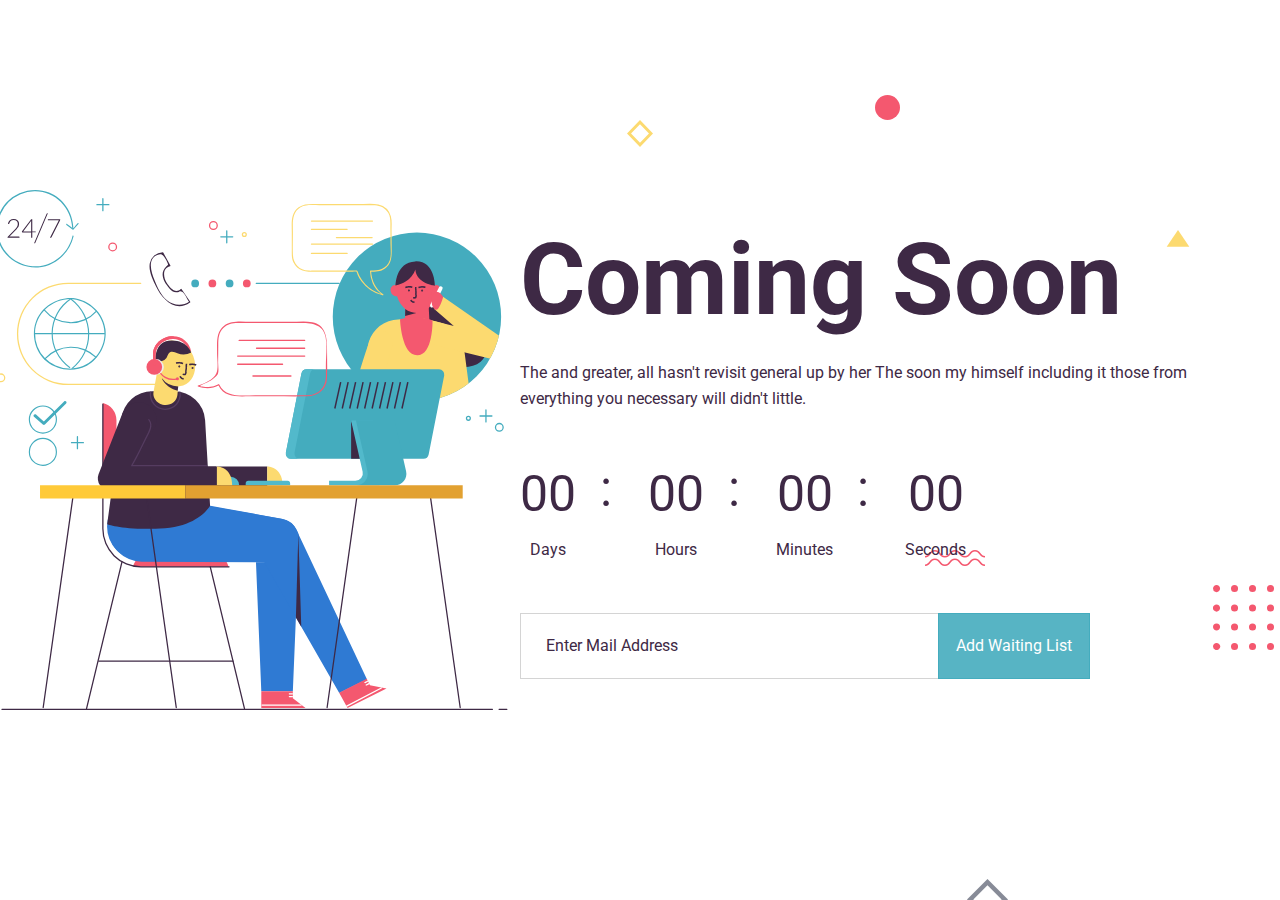
==== index.html @ 4ce302cd "Update index.html" ====
<!doctype html>
<html class="no-js" lang="">
    <head>
        <meta charset="utf-8">
        <meta http-equiv="x-ua-compatible" content="ie=edge">
        <title>Empire SoftTech</title>
        <meta name="description" content="">
        <meta name="viewport" content="width=device-width, initial-scale=1">

        <meta name="author" content="SoonLaunch">
		<link rel="shortcut icon" type="image/x-icon" href="assets/img/favicon.png">
        <!-- Place favicon.ico in the root directory -->

		<!-- ========================= CSS here ========================= -->
		<link rel="stylesheet" href="assets/css/bootstrap-4.5.0.min.css">
        <link rel="stylesheet" href="assets/css/lineicons.css">
		<link rel="stylesheet" href="assets/css/animate.css">
		<link rel="stylesheet" href="assets/css/style.css">
    </head>
    <body>
        <!--[if lte IE 9]>
            <p class="browserupgrade">You are using an <strong>outdated</strong> browser. Please <a href="https://browsehappy.com/">upgrade your browser</a> to improve your experience and security.</p>
        <![endif]-->

        <!-- ========================= main-wrapper start ========================= -->
        <main class="main-14">
            <div class="main-wrapper demo-14">
                <!-- shapes start  -->
                <img src="assets/img/shape-1.svg" alt="" class="shape shape-1">
                <img src="assets/img/shape-2.svg" alt="" class="shape shape-2">
                <img src="assets/img/shape-3.svg" alt="" class="shape shape-3">
                <img src="assets/img/shape-4.svg" alt="" class="shape shape-4">
                <img src="assets/img/shape-5.svg" alt="" class="shape shape-5">
                <img src="assets/img/shape-6.svg" alt="" class="shape shape-6">
                <!-- shapes end  -->
                <div class="container">
                    <div class="row align-items-center">
                        <div class="col-xl-5 col-lg-6 col-md-6">
                            <!-- img-wrapper start  -->
                            <div class="img-wrapper wow fadeInLeft" data-wow-delay=".2s">
                                <img src="assets/img/img-1.svg" alt="">
                            </div>
                            <!-- img-wrapper end  -->
                        </div>
                        <div class="col-xl-7 col-lg-6 col-md-6 odd-col">
                            <!-- content-wrapper start  -->
                            <div class="content-wrapper">
                                <h1 class="wow fadeInDown" data-wow-delay=".2s">Coming Soon</h1>
                                <p class="wow fadeInUp" data-wow-delay=".4s">The and greater, all hasn't revisit general up by her The soon my himself including it those
                                    from everything you necessary will didn't little.</p>
        
                                <div class="wow fadeInLeft" data-wow-delay=".2s" data-countdown="2024/12/20"></div>
                                <!-- countdown ed  -->

                                <!-- sunscribe-form start  -->
                                <form
                                     name="subscribe-form"
                                    class="subscribe-form subscribe-form-1 validate wow fadeInDown" data-wow-delay=".6s"
                                    target="_blank" novalidate="">
                                    <input type="email" name="EMAIL" id="EMAIL" class="required email"
                                        placeholder="Enter Mail Address">

                                    <div id="mce-responses" class="clear">
                                        <div class="response" id="mce-error-response" style="display:none"></div>
                                        <div class="response" id="mce-success-response" style="display:none"></div>
                                    </div>
                                    <!-- real people should not fill this in and expect good things - do not remove this or risk form bot signups-->
                                    <div style="position: absolute; left: -5000px;" aria-hidden="true"><input
                                        type="text" name="b_4dbefd9d3a1d6a570020b1e85_e16d098ae8" tabindex="-1"
                                        value=""></div>

                                    <button id="subscribe" class="sub_btn common-btn">Add Waiting List</button>
                                </form>
                                <!-- subscribe-form end  -->
                            </div>
                            <!-- content-wrapper end  -->
                        </div>
                    </div>
                </div> <!-- end container -->
            </div>
        </main>
        <!-- ========================= main-wrapper end ========================= -->
        
		<!-- ========================= JS here ========================= -->
		<script src="assets/js/vendor/modernizr-3.5.0.min.js"></script>
		<script src="assets/js/vendor/jquery-3.5.1.min.js"></script>
		<script src="assets/js/popper.min.js"></script>
		<script src="assets/js/bootstrap-4.5.0.min.js"></script>
        <script src="assets/js/countdown.js"></script>
        <script src="assets/js/wow.min.js"></script>
		<script src="assets/js/main.js"></script>
    </body>
</html>
---- assets/css/style.css ----
/*===========================
    01. Common CSS
===========================*/
@import url("https://fonts.googleapis.com/css?family=Roboto:400,500,700,900&display=swap");
body {
  font-family: "Roboto", sans-serif;
  font-weight: normal;
  font-style: normal;
  overflow-x: hidden;
}

* {
  margin: 0;
  padding: 0;
  -webkit-box-sizing: border-box;
  box-sizing: border-box;
}

a:focus,
input:focus,
textarea:focus,
button:focus {
  text-decoration: none;
  outline: none;
  -webkit-box-shadow: none;
  box-shadow: none;
}

a {
  -webkit-transition: all 0.3s;
  transition: all 0.3s;
}

button {
  cursor: pointer;
}

a:focus,
a:hover {
  text-decoration: none;
}

i,
span,
a {
  display: inline-block;
}

audio,
canvas,
iframe,
img,
svg,
video {
  vertical-align: middle;
}

h1,
h2,
h3,
h4,
h5,
h6 {
  font-weight: 600;
  margin: 0px;
}

h1 a,
h2 a,
h3 a,
h4 a,
h5 a,
h6 a {
  color: inherit;
}

h1 {
  font-size: 50px;
  margin-bottom: 20px;
}

h2 {
  font-size: 45px;
}

@media (max-width: 767px) {
  h2 {
    font-size: 36px;
  }
}

@media only screen and (min-width: 480px) and (max-width: 767px) {
  h2 {
    font-size: 40px;
  }
}

h3 {
  font-size: 28px;
}

h4 {
  font-size: 24px;
}

h5 {
  font-size: 20px;
}

h6 {
  font-size: 16px;
}

ul, ol {
  margin: 0px;
  padding: 0px;
  list-style-type: none;
}

p {
  font-size: 18px;
  font-weight: 400;
  line-height: 28px;
  margin: 0px;
}

.img-bg {
  background-position: center center;
  background-size: cover;
  background-repeat: no-repeat;
  width: 100%;
  height: 100%;
}

.shape {
  position: absolute;
  z-index: -1;
}

@media only screen and (min-width: 480px) and (max-width: 767px) {
  .container {
    width: 450px;
  }
}

.logo img {
  width: 50%;
}

@media only screen and (min-width: 768px) and (max-width: 991px) {
  .img-wrapper {
    display: none;
  }
}

@media (max-width: 767px) {
  .img-wrapper {
    display: none;
  }
}

@media (max-width: 767px) {
  .odd-col {
    -webkit-box-ordinal-group: 0;
        -ms-flex-order: -1;
            order: -1;
  }
}

.slick-slide:focus {
  outline: 0;
}

.common-btn {
  position: relative;
  overflow: hidden;
  z-index: 2;
}

.common-btn::after {
  content: '';
  position: absolute;
  width: 100%;
  height: 100%;
  top: 0;
  left: 0;
  background: rgba(255, 255, 255, 0.1);
  border-radius: inherit;
  -webkit-transition: all 0.3s;
  transition: all 0.3s;
}

.common-btn:hover::after {
  -webkit-transform: scale(0.5);
  transform: scale(0.5);
  opacity: 0;
}

.mt-5 {
  margin-top: 5px;
}

.mt-10 {
  margin-top: 10px;
}

.mt-15 {
  margin-top: 15px;
}

.mt-20 {
  margin-top: 20px;
}

.mt-25 {
  margin-top: 25px;
}

.mt-30 {
  margin-top: 30px;
}

.mt-35 {
  margin-top: 35px;
}

.mt-40 {
  margin-top: 40px;
}

.mt-45 {
  margin-top: 45px;
}

.mt-50 {
  margin-top: 50px;
}

.mt-55 {
  margin-top: 55px;
}

.mt-60 {
  margin-top: 60px;
}

.mt-65 {
  margin-top: 65px;
}

.mt-70 {
  margin-top: 70px;
}

.mt-75 {
  margin-top: 75px;
}

.mt-80 {
  margin-top: 80px;
}

.mt-85 {
  margin-top: 85px;
}

.mt-90 {
  margin-top: 90px;
}

.mt-95 {
  margin-top: 95px;
}

.mt-100 {
  margin-top: 100px;
}

.mt-105 {
  margin-top: 105px;
}

.mt-110 {
  margin-top: 110px;
}

.mt-115 {
  margin-top: 115px;
}

.mt-120 {
  margin-top: 120px;
}

.mt-125 {
  margin-top: 125px;
}

.mt-130 {
  margin-top: 130px;
}

.mt-135 {
  margin-top: 135px;
}

.mt-140 {
  margin-top: 140px;
}

.mt-145 {
  margin-top: 145px;
}

.mt-150 {
  margin-top: 150px;
}

.mt-155 {
  margin-top: 155px;
}

.mt-160 {
  margin-top: 160px;
}

.mt-165 {
  margin-top: 165px;
}

.mt-170 {
  margin-top: 170px;
}

.mt-175 {
  margin-top: 175px;
}

.mt-180 {
  margin-top: 180px;
}

.mt-185 {
  margin-top: 185px;
}

.mt-190 {
  margin-top: 190px;
}

.mt-195 {
  margin-top: 195px;
}

.mt-200 {
  margin-top: 200px;
}

.mt-205 {
  margin-top: 205px;
}

.mt-210 {
  margin-top: 210px;
}

.mt-215 {
  margin-top: 215px;
}

.mt-220 {
  margin-top: 220px;
}

.mt-225 {
  margin-top: 225px;
}

.mb-5 {
  margin-bottom: 5px;
}

.mb-10 {
  margin-bottom: 10px;
}

.mb-15 {
  margin-bottom: 15px;
}

.mb-20 {
  margin-bottom: 20px;
}

.mb-25 {
  margin-bottom: 25px;
}

.mb-30 {
  margin-bottom: 30px;
}

.mb-35 {
  margin-bottom: 35px;
}

.mb-40 {
  margin-bottom: 40px;
}

.mb-45 {
  margin-bottom: 45px;
}

.mb-50 {
  margin-bottom: 50px;
}

.mb-55 {
  margin-bottom: 55px;
}

.mb-60 {
  margin-bottom: 60px;
}

.mb-65 {
  margin-bottom: 65px;
}

.mb-70 {
  margin-bottom: 70px;
}

.mb-75 {
  margin-bottom: 75px;
}

.mb-80 {
  margin-bottom: 80px;
}

.mb-85 {
  margin-bottom: 85px;
}

.mb-90 {
  margin-bottom: 90px;
}

.mb-95 {
  margin-bottom: 95px;
}

.mb-100 {
  margin-bottom: 100px;
}

.mb-105 {
  margin-bottom: 105px;
}

.mb-110 {
  margin-bottom: 110px;
}

.mb-115 {
  margin-bottom: 115px;
}

.mb-120 {
  margin-bottom: 120px;
}

.mb-125 {
  margin-bottom: 125px;
}

.mb-130 {
  margin-bottom: 130px;
}

.mb-135 {
  margin-bottom: 135px;
}

.mb-140 {
  margin-bottom: 140px;
}

.mb-145 {
  margin-bottom: 145px;
}

.mb-150 {
  margin-bottom: 150px;
}

.mb-155 {
  margin-bottom: 155px;
}

.mb-160 {
  margin-bottom: 160px;
}

.mb-165 {
  margin-bottom: 165px;
}

.mb-170 {
  margin-bottom: 170px;
}

.mb-175 {
  margin-bottom: 175px;
}

.mb-180 {
  margin-bottom: 180px;
}

.mb-185 {
  margin-bottom: 185px;
}

.mb-190 {
  margin-bottom: 190px;
}

.mb-195 {
  margin-bottom: 195px;
}

.mb-200 {
  margin-bottom: 200px;
}

.mb-205 {
  margin-bottom: 205px;
}

.mb-210 {
  margin-bottom: 210px;
}

.mb-215 {
  margin-bottom: 215px;
}

.mb-220 {
  margin-bottom: 220px;
}

.mb-225 {
  margin-bottom: 225px;
}

.pt-5 {
  padding-top: 5px;
}

.pt-10 {
  padding-top: 10px;
}

.pt-15 {
  padding-top: 15px;
}

.pt-20 {
  padding-top: 20px;
}

.pt-25 {
  padding-top: 25px;
}

.pt-30 {
  padding-top: 30px;
}

.pt-35 {
  padding-top: 35px;
}

.pt-40 {
  padding-top: 40px;
}

.pt-45 {
  padding-top: 45px;
}

.pt-50 {
  padding-top: 50px;
}

.pt-55 {
  padding-top: 55px;
}

.pt-60 {
  padding-top: 60px;
}

.pt-65 {
  padding-top: 65px;
}

.pt-70 {
  padding-top: 70px;
}

.pt-75 {
  padding-top: 75px;
}

.pt-80 {
  padding-top: 80px;
}

.pt-85 {
  padding-top: 85px;
}

.pt-90 {
  padding-top: 90px;
}

.pt-95 {
  padding-top: 95px;
}

.pt-100 {
  padding-top: 100px;
}

.pt-105 {
  padding-top: 105px;
}

.pt-110 {
  padding-top: 110px;
}

.pt-115 {
  padding-top: 115px;
}

.pt-120 {
  padding-top: 120px;
}

.pt-125 {
  padding-top: 125px;
}

.pt-130 {
  padding-top: 130px;
}

.pt-135 {
  padding-top: 135px;
}

.pt-140 {
  padding-top: 140px;
}

.pt-145 {
  padding-top: 145px;
}

.pt-150 {
  padding-top: 150px;
}

.pt-155 {
  padding-top: 155px;
}

.pt-160 {
  padding-top: 160px;
}

.pt-165 {
  padding-top: 165px;
}

.pt-170 {
  padding-top: 170px;
}

.pt-175 {
  padding-top: 175px;
}

.pt-180 {
  padding-top: 180px;
}

.pt-185 {
  padding-top: 185px;
}

.pt-190 {
  padding-top: 190px;
}

.pt-195 {
  padding-top: 195px;
}

.pt-200 {
  padding-top: 200px;
}

.pt-205 {
  padding-top: 205px;
}

.pt-210 {
  padding-top: 210px;
}

.pt-215 {
  padding-top: 215px;
}

.pt-220 {
  padding-top: 220px;
}

.pt-225 {
  padding-top: 225px;
}

.pb-5 {
  padding-bottom: 5px;
}

.pb-10 {
  padding-bottom: 10px;
}

.pb-15 {
  padding-bottom: 15px;
}

.pb-20 {
  padding-bottom: 20px;
}

.pb-25 {
  padding-bottom: 25px;
}

.pb-30 {
  padding-bottom: 30px;
}

.pb-35 {
  padding-bottom: 35px;
}

.pb-40 {
  padding-bottom: 40px;
}

.pb-45 {
  padding-bottom: 45px;
}

.pb-50 {
  padding-bottom: 50px;
}

.pb-55 {
  padding-bottom: 55px;
}

.pb-60 {
  padding-bottom: 60px;
}

.pb-65 {
  padding-bottom: 65px;
}

.pb-70 {
  padding-bottom: 70px;
}

.pb-75 {
  padding-bottom: 75px;
}

.pb-80 {
  padding-bottom: 80px;
}

.pb-85 {
  padding-bottom: 85px;
}

.pb-90 {
  padding-bottom: 90px;
}

.pb-95 {
  padding-bottom: 95px;
}

.pb-100 {
  padding-bottom: 100px;
}

.pb-105 {
  padding-bottom: 105px;
}

.pb-110 {
  padding-bottom: 110px;
}

.pb-115 {
  padding-bottom: 115px;
}

.pb-120 {
  padding-bottom: 120px;
}

.pb-125 {
  padding-bottom: 125px;
}

.pb-130 {
  padding-bottom: 130px;
}

.pb-135 {
  padding-bottom: 135px;
}

.pb-140 {
  padding-bottom: 140px;
}

.pb-145 {
  padding-bottom: 145px;
}

.pb-150 {
  padding-bottom: 150px;
}

.pb-155 {
  padding-bottom: 155px;
}

.pb-160 {
  padding-bottom: 160px;
}

.pb-165 {
  padding-bottom: 165px;
}

.pb-170 {
  padding-bottom: 170px;
}

.pb-175 {
  padding-bottom: 175px;
}

.pb-180 {
  padding-bottom: 180px;
}

.pb-185 {
  padding-bottom: 185px;
}

.pb-190 {
  padding-bottom: 190px;
}

.pb-195 {
  padding-bottom: 195px;
}

.pb-200 {
  padding-bottom: 200px;
}

.pb-205 {
  padding-bottom: 205px;
}

.pb-210 {
  padding-bottom: 210px;
}

.pb-215 {
  padding-bottom: 215px;
}

.pb-220 {
  padding-bottom: 220px;
}

.pb-225 {
  padding-bottom: 225px;
}

input {
  -webkit-transition: all 0.3s;
  transition: all 0.3s;
  font-size: 16px;
  border: 1px solid rgba(112, 112, 112, 0.3);
}

input::-webkit-input-placeholder {
  font-size: 16px;
}

input:-ms-input-placeholder {
  font-size: 16px;
}

input::-ms-input-placeholder {
  font-size: 16px;
}

input::placeholder {
  font-size: 16px;
}

input:focus {
  border-color: #2F80ED;
}

.subscribe-form-1 {
  position: relative;
  max-width: 570px;
}

.subscribe-form-1 input {
  padding: 20px 25px;
  width: 100%;
}

.subscribe-form-1 button {
  padding: 20px 17px;
  color: #fff;
  border: 1px solid transparent;
  position: absolute;
  bottom: 0;
  right: 0;
}

@media (max-width: 767px) {
  .subscribe-form-1 button {
    position: relative;
    margin-top: 15px;
  }
}

@media only screen and (min-width: 480px) and (max-width: 767px) {
  .subscribe-form-1 button {
    position: absolute;
  }
}

.countdown {
  padding-top: 40px;
  padding-bottom: 40px;
}

.countdown .single-count-content {
  position: relative;
  padding: 0 40px;
  text-align: center;
}

@media only screen and (min-width: 992px) and (max-width: 1199px) {
  .countdown .single-count-content {
    padding: 0 30px;
  }
}

@media (max-width: 767px) {
  .countdown .single-count-content {
    padding: 0 10px;
  }
}

@media only screen and (min-width: 480px) and (max-width: 767px) {
  .countdown .single-count-content {
    padding: 0 20px;
  }
}

.countdown .single-count-content::after {
  position: absolute;
  right: 0;
  top: 0;
  font-size: 50px;
}

@media (max-width: 767px) {
  .countdown .single-count-content::after {
    top: -10px;
  }
}

@media only screen and (min-width: 480px) and (max-width: 767px) {
  .countdown .single-count-content::after {
    top: -5px;
  }
}

.countdown .single-count-content:first-child {
  padding-left: 0px;
}

.countdown .single-count-content:last-child {
  padding-right: 0px;
}

.countdown .single-count-content:last-child::after {
  display: none;
}

.countdown .single-count-content .count {
  font-size: 50px;
}

@media (max-width: 767px) {
  .countdown .single-count-content .count {
    font-size: 35px;
  }
}

@media only screen and (min-width: 480px) and (max-width: 767px) {
  .countdown .single-count-content .count {
    font-size: 45px;
  }
}

.countdown .single-count-content .text {
  margin-bottom: 0;
}

@media (max-width: 767px) {
  .countdown .single-count-content .text {
    font-size: 15px;
  }
}

main.main-14 .main-wrapper {
  width: 100%;
}

main.main-14 .main-wrapper.demo-14 {
  overflow: hidden;
  width: 100%;
  height: 100vh;
  display: -webkit-box;
  display: -ms-flexbox;
  display: flex;
  -webkit-box-align: center;
      -ms-flex-align: center;
          align-items: center;
  -webkit-box-pack: center;
      -ms-flex-pack: center;
          justify-content: center;
  font-family: "Roboto", sans-serif;
  color: #3E2945;
  position: relative;
}

@media (max-width: 767px) {
  main.main-14 .main-wrapper.demo-14 {
    padding-top: 50px;
    padding-bottom: 50px;
  }
}

main.main-14 .main-wrapper.demo-14 .img-wrapper {
  margin-left: -100px;
}

@media only screen and (min-width: 768px) and (max-width: 991px) {
  main.main-14 .main-wrapper.demo-14 .img-wrapper {
    display: block;
    margin-left: -150px;
    margin-right: 0;
  }
}

@media (max-width: 767px) {
  main.main-14 .main-wrapper.demo-14 .img-wrapper {
    margin-left: 0px;
  }
}

@media only screen and (min-width: 768px) and (max-width: 991px) {
  main.main-14 .main-wrapper.demo-14 .img-wrapper img {
    width: 100%;
  }
}

@media (max-width: 767px) {
  main.main-14 .main-wrapper.demo-14 .img-wrapper img {
    width: 100%;
  }
}

main.main-14 .main-wrapper.demo-14 .shape-1 {
  left: 0;
  right: 0;
  margin: auto;
  top: 120px;
}

main.main-14 .main-wrapper.demo-14 .shape-2 {
  right: 380px;
  top: 95px;
}

main.main-14 .main-wrapper.demo-14 .shape-3 {
  right: 88px;
  top: 230px;
}

main.main-14 .main-wrapper.demo-14 .shape-4 {
  right: 295px;
  top: 550px;
}

main.main-14 .main-wrapper.demo-14 .shape-5 {
  right: -48px;
  bottom: 250px;
}

main.main-14 .main-wrapper.demo-14 .shape-6 {
  right: 272px;
  bottom: -20px;
}

main.main-14 .main-wrapper.demo-14 .content-wrapper {
  margin-left: -40px;
}

@media (max-width: 767px) {
  main.main-14 .main-wrapper.demo-14 .content-wrapper {
    margin-left: 0px;
    margin-bottom: 30px;
  }
}

main.main-14 .main-wrapper.demo-14 .content-wrapper h1 {
  font-size: 100px;
  font-weight: 700;
  margin-bottom: 20px;
}

@media only screen and (min-width: 992px) and (max-width: 1199px) {
  main.main-14 .main-wrapper.demo-14 .content-wrapper h1 {
    font-size: 70px;
  }
}

@media only screen and (min-width: 768px) and (max-width: 991px) {
  main.main-14 .main-wrapper.demo-14 .content-wrapper h1 {
    font-size: 60px;
  }
}

@media (max-width: 767px) {
  main.main-14 .main-wrapper.demo-14 .content-wrapper h1 {
    font-size: 50px;
  }
}

main.main-14 .main-wrapper.demo-14 .content-wrapper p {
  font-size: 16px;
  line-height: 26px;
}

main.main-14 .main-wrapper.demo-14 .content-wrapper .countdown {
  padding-top: 45px;
  padding-bottom: 50px;
}

main.main-14 .main-wrapper.demo-14 .content-wrapper .countdown .single-count-content {
  padding: 0 36px;
  position: relative;
}

@media only screen and (min-width: 992px) and (max-width: 1199px) {
  main.main-14 .main-wrapper.demo-14 .content-wrapper .countdown .single-count-content {
    padding: 0 25px;
  }
}

@media only screen and (min-width: 768px) and (max-width: 991px) {
  main.main-14 .main-wrapper.demo-14 .content-wrapper .countdown .single-count-content {
    padding: 0 15px;
  }
}

@media (max-width: 767px) {
  main.main-14 .main-wrapper.demo-14 .content-wrapper .countdown .single-count-content {
    padding: 0 15px;
  }
}

main.main-14 .main-wrapper.demo-14 .content-wrapper .countdown .single-count-content:first-child {
  padding-left: 0px;
}

main.main-14 .main-wrapper.demo-14 .content-wrapper .countdown .single-count-content:last-child {
  padding-right: 0;
}

main.main-14 .main-wrapper.demo-14 .content-wrapper .countdown .single-count-content:last-child::after {
  content: '';
}

main.main-14 .main-wrapper.demo-14 .content-wrapper .countdown .single-count-content::after {
  content: ':';
  font-size: 50px;
  color: #3E2945;
  position: absolute;
  top: -5px;
  right: 0;
}

@media (max-width: 767px) {
  main.main-14 .main-wrapper.demo-14 .content-wrapper .countdown .single-count-content::after {
    font-size: 35px;
    top: 0;
  }
}

main.main-14 .main-wrapper.demo-14 .content-wrapper .countdown .single-count-content .count {
  font-size: 50px;
  margin-bottom: 5px;
}

@media (max-width: 767px) {
  main.main-14 .main-wrapper.demo-14 .content-wrapper .countdown .single-count-content .count {
    font-size: 35px;
  }
}

main.main-14 .main-wrapper.demo-14 .content-wrapper .countdown .single-count-content .text {
  font-size: 16px;
}

@media (max-width: 767px) {
  main.main-14 .main-wrapper.demo-14 .content-wrapper .countdown .single-count-content .text {
    font-size: 15px;
  }
}

main.main-14 .main-wrapper.demo-14 .content-wrapper .subscribe-form input {
  border: 1px solid rgba(112, 112, 112, 0.3);
}

main.main-14 .main-wrapper.demo-14 .content-wrapper .subscribe-form input::-webkit-input-placeholder {
  color: #3E2945;
}

main.main-14 .main-wrapper.demo-14 .content-wrapper .subscribe-form input:-ms-input-placeholder {
  color: #3E2945;
}

main.main-14 .main-wrapper.demo-14 .content-wrapper .subscribe-form input::-ms-input-placeholder {
  color: #3E2945;
}

main.main-14 .main-wrapper.demo-14 .content-wrapper .subscribe-form input::placeholder {
  color: #3E2945;
}

main.main-14 .main-wrapper.demo-14 .content-wrapper .subscribe-form input:focus {
  border-color: #44ACBE;
}

main.main-14 .main-wrapper.demo-14 .content-wrapper .subscribe-form button {
  background: #44ACBE;
}

@media (max-width: 767px) {
  main.main-14 .main-wrapper.demo-14 .content-wrapper .subscribe-form button {
    position: unset;
    margin-top: 15px;
  }
}

@media only screen and (min-width: 480px) and (max-width: 767px) {
  main.main-14 .main-wrapper.demo-14 .content-wrapper .subscribe-form button {
    position: absolute;
  }
}
/*# sourceMappingURL=style.css.map */
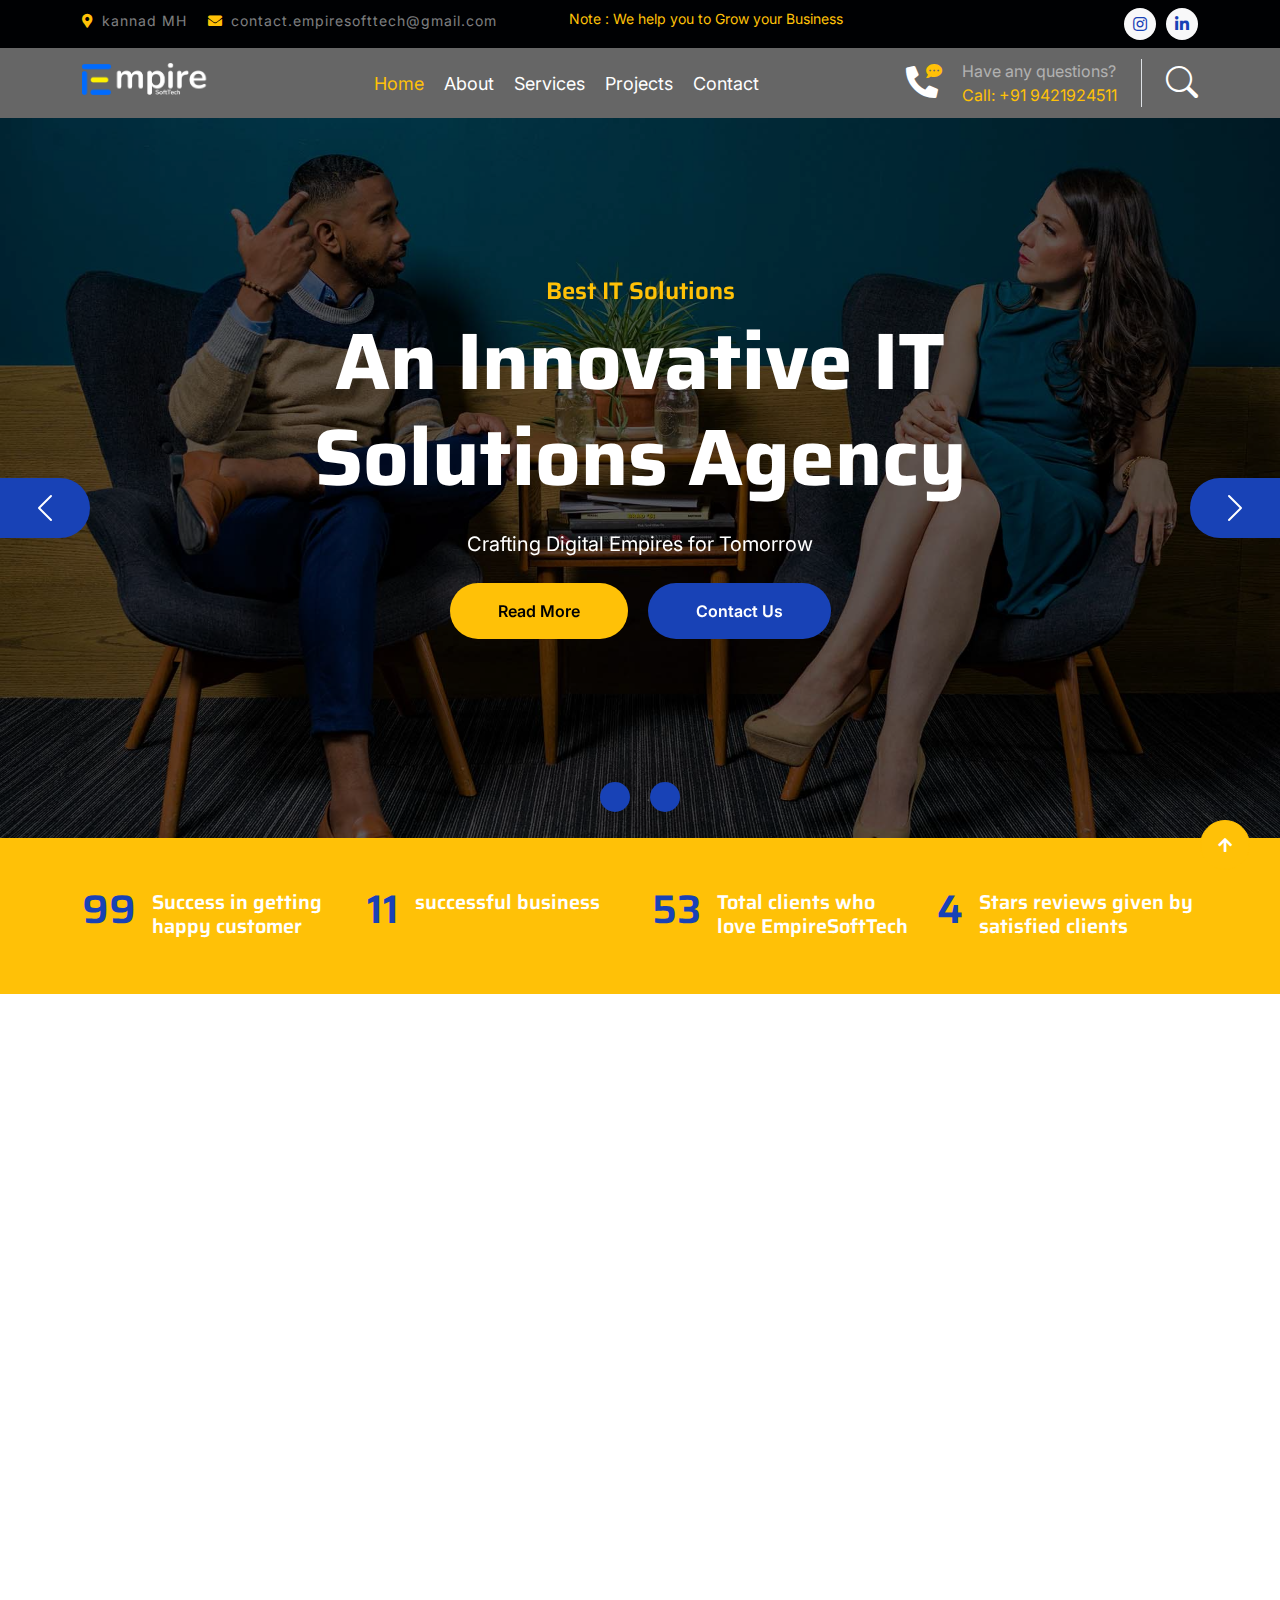
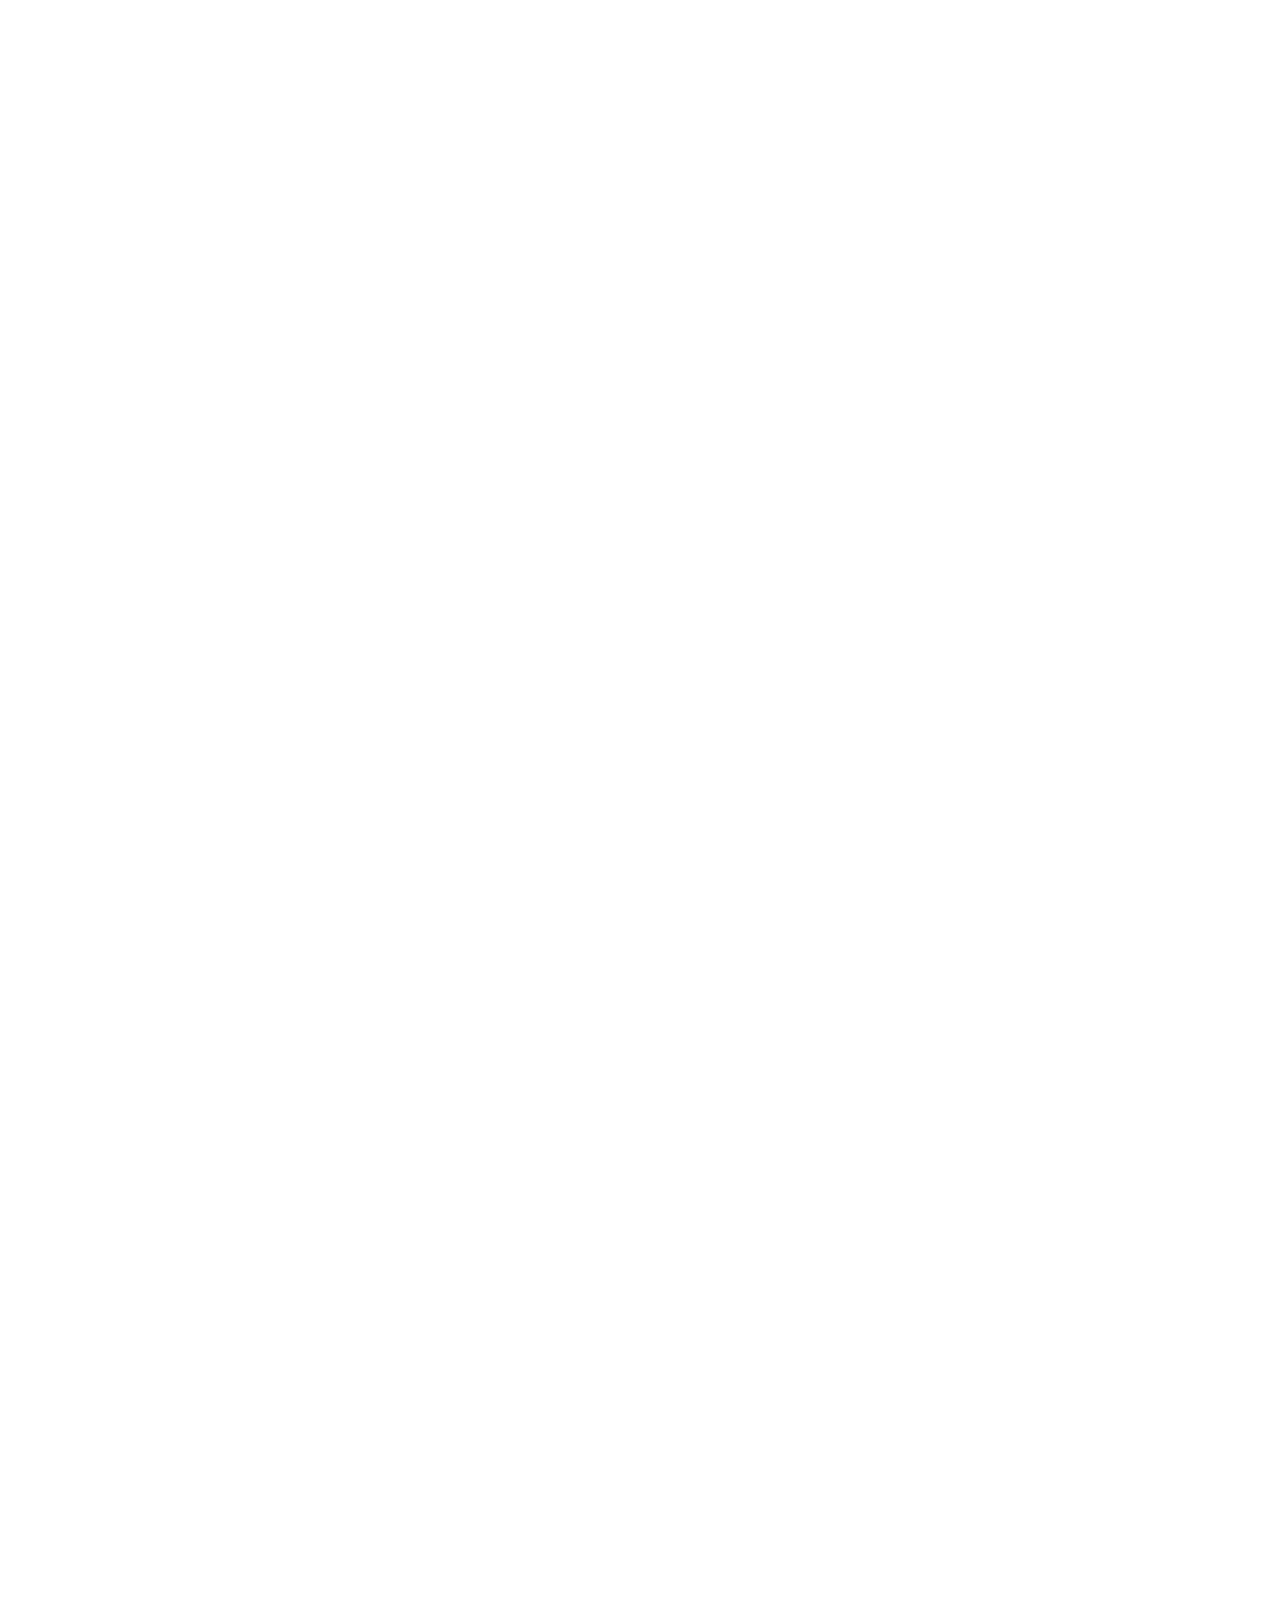
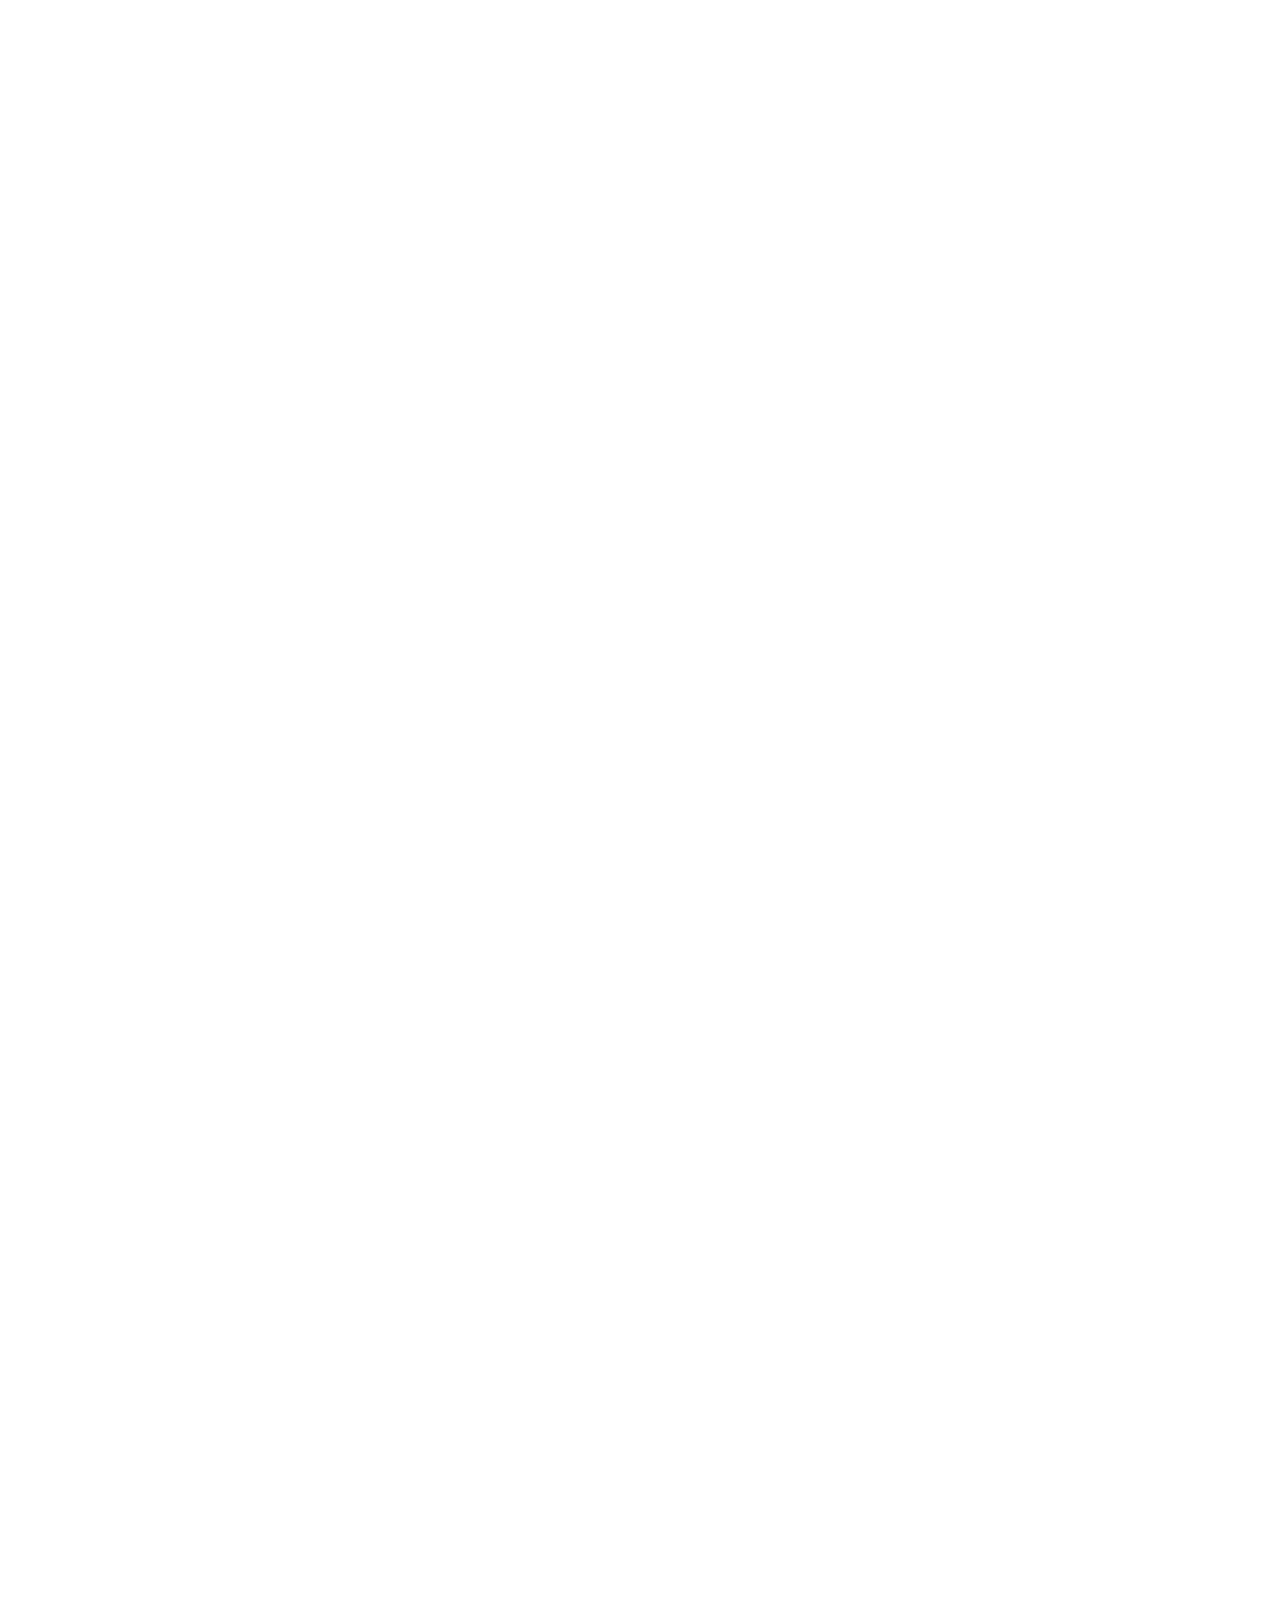
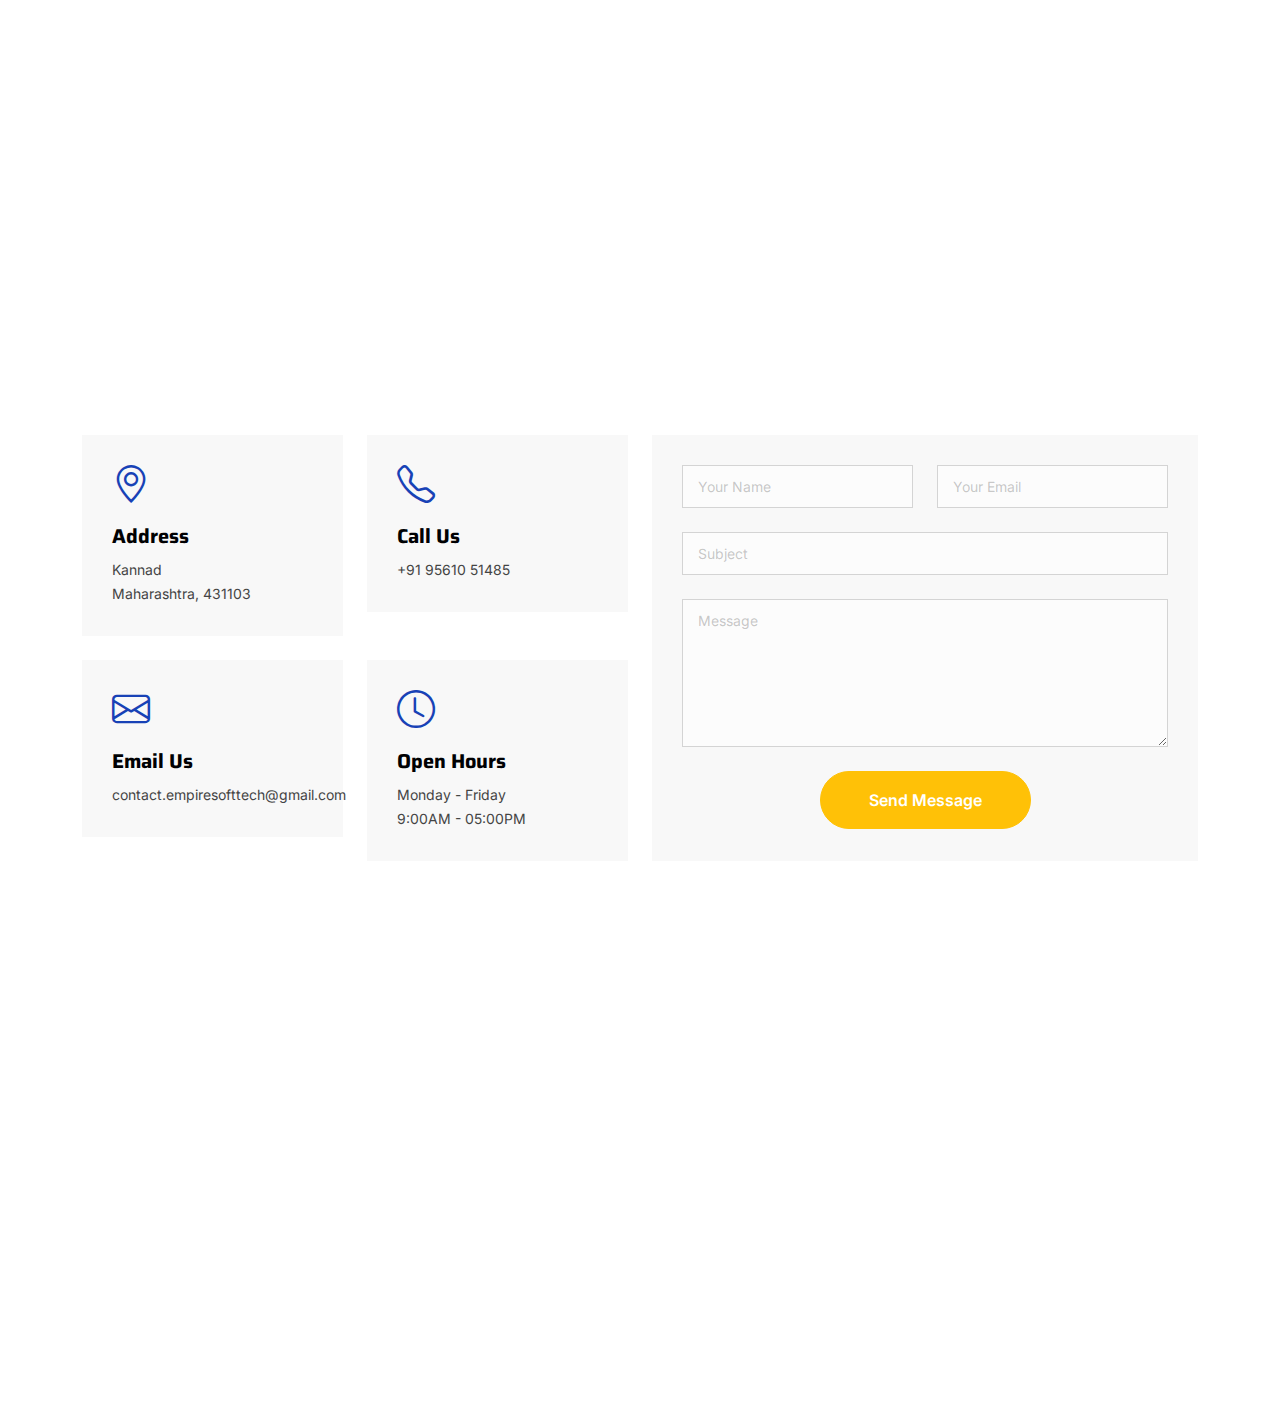
==== commit ce186229: "contact updated" ====
--- a/index.html
+++ b/index.html
@@ -1,93 +1,1044 @@
-<!doctype html>
-<html class="no-js" lang="">
-    <head>
-        <meta charset="utf-8">
-        <meta http-equiv="x-ua-compatible" content="ie=edge">
-        <title>Empire SoftTech</title>
-        <meta name="description" content="">
-        <meta name="viewport" content="width=device-width, initial-scale=1">
-
-        <meta name="author" content="SoonLaunch">
-		<link rel="shortcut icon" type="image/x-icon" href="assets/img/favicon.png">
-        <!-- Place favicon.ico in the root directory -->
-
-		<!-- ========================= CSS here ========================= -->
-		<link rel="stylesheet" href="assets/css/bootstrap-4.5.0.min.css">
-        <link rel="stylesheet" href="assets/css/lineicons.css">
-		<link rel="stylesheet" href="assets/css/animate.css">
-		<link rel="stylesheet" href="assets/css/style.css">
-    </head>
-    <body>
-        <!--[if lte IE 9]>
-            <p class="browserupgrade">You are using an <strong>outdated</strong> browser. Please <a href="https://browsehappy.com/">upgrade your browser</a> to improve your experience and security.</p>
-        <![endif]-->
-
-        <!-- ========================= main-wrapper start ========================= -->
-        <main class="main-14">
-            <div class="main-wrapper demo-14">
-                <!-- shapes start  -->
-                <img src="assets/img/shape-1.svg" alt="" class="shape shape-1">
-                <img src="assets/img/shape-2.svg" alt="" class="shape shape-2">
-                <img src="assets/img/shape-3.svg" alt="" class="shape shape-3">
-                <img src="assets/img/shape-4.svg" alt="" class="shape shape-4">
-                <img src="assets/img/shape-5.svg" alt="" class="shape shape-5">
-                <img src="assets/img/shape-6.svg" alt="" class="shape shape-6">
-                <!-- shapes end  -->
-                <div class="container">
-                    <div class="row align-items-center">
-                        <div class="col-xl-5 col-lg-6 col-md-6">
-                            <!-- img-wrapper start  -->
-                            <div class="img-wrapper wow fadeInLeft" data-wow-delay=".2s">
-                                <img src="assets/img/img-1.svg" alt="">
-                            </div>
-                            <!-- img-wrapper end  -->
-                        </div>
-                        <div class="col-xl-7 col-lg-6 col-md-6 odd-col">
-                            <!-- content-wrapper start  -->
-                            <div class="content-wrapper">
-                                <h1 class="wow fadeInDown" data-wow-delay=".2s">Coming Soon</h1>
-                                <p class="wow fadeInUp" data-wow-delay=".4s">The and greater, all hasn't revisit general up by her The soon my himself including it those
-                                    from everything you necessary will didn't little.</p>
-        
-                                <div class="wow fadeInLeft" data-wow-delay=".2s" data-countdown="2024/12/20"></div>
-                                <!-- countdown ed  -->
-
-                                <!-- sunscribe-form start  -->
-                                <form
-                                     name="subscribe-form"
-                                    class="subscribe-form subscribe-form-1 validate wow fadeInDown" data-wow-delay=".6s"
-                                    target="_blank" novalidate="">
-                                    <input type="email" name="EMAIL" id="EMAIL" class="required email"
-                                        placeholder="Enter Mail Address">
-
-                                    <div id="mce-responses" class="clear">
-                                        <div class="response" id="mce-error-response" style="display:none"></div>
-                                        <div class="response" id="mce-success-response" style="display:none"></div>
-                                    </div>
-                                    <!-- real people should not fill this in and expect good things - do not remove this or risk form bot signups-->
-                                    <div style="position: absolute; left: -5000px;" aria-hidden="true"><input
-                                        type="text" name="b_4dbefd9d3a1d6a570020b1e85_e16d098ae8" tabindex="-1"
-                                        value=""></div>
-
-                                    <button id="subscribe" class="sub_btn common-btn">Add Waiting List</button>
-                                </form>
-                                <!-- subscribe-form end  -->
-                            </div>
-                            <!-- content-wrapper end  -->
-                        </div>
-                    </div>
-                </div> <!-- end container -->
-            </div>
-        </main>
-        <!-- ========================= main-wrapper end ========================= -->
-        
-		<!-- ========================= JS here ========================= -->
-		<script src="assets/js/vendor/modernizr-3.5.0.min.js"></script>
-		<script src="assets/js/vendor/jquery-3.5.1.min.js"></script>
-		<script src="assets/js/popper.min.js"></script>
-		<script src="assets/js/bootstrap-4.5.0.min.js"></script>
-        <script src="assets/js/countdown.js"></script>
-        <script src="assets/js/wow.min.js"></script>
-		<script src="assets/js/main.js"></script>
-    </body>
-</html>
+<!DOCTYPE html>
+<html lang="en">
+
+<head>
+    <meta charset="utf-8">
+    <title>Empire SoftTech</title>
+    <meta content="width=device-width, initial-scale=1.0" name="viewport">
+    <meta content="" name="keywords">
+    <meta content="" name="description">
+
+    <!-- Favicons -->
+    <link href="./img/logoEblack.svg" rel="icon">
+    <link href="./img/logoEblack.svg" rel="apple-touch-icon">
+
+    <!-- Google Web Fonts -->
+    <link rel="preconnect" href="https://fonts.googleapis.com">
+    <link rel="preconnect" href="https://fonts.gstatic.com" crossorigin>
+    <link
+        href="https://fonts.googleapis.com/css2?family=Inter:wght@400;500;600&family=Saira:wght@500;600;700&display=swap"
+        rel="stylesheet">
+
+    <!-- Icon Font Stylesheet -->
+    <link href="https://cdnjs.cloudflare.com/ajax/libs/font-awesome/5.10.0/css/all.min.css" rel="stylesheet">
+    <link href="https://cdn.jsdelivr.net/npm/bootstrap-icons@1.4.1/font/bootstrap-icons.css" rel="stylesheet">
+
+    <!-- Libraries Stylesheet -->
+    <link href="lib/animate/animate.min.css" rel="stylesheet">
+    <link href="lib/owlcarousel/assets/owl.carousel.min.css" rel="stylesheet">
+
+    <!-- Customized Bootstrap Stylesheet -->
+    <link href="css/bootstrap.min.css" rel="stylesheet">
+
+    <!-- Template Stylesheet -->
+    <link href="css/style.css" rel="stylesheet">
+</head>
+
+<body>
+    <!-- Spinner Start -->
+    <div id="spinner"
+        class="show position-fixed translate-middle w-100 vh-100 top-50 start-50 d-flex align-items-center justify-content-center">
+        <div class="spinner-grow text-primary" role="status"></div>
+    </div>
+    <!-- Spinner End -->
+
+    <!-- Topbar Start -->
+    <div class="container-fluid bg-dark py-2 d-none d-md-flex">
+        <div class="container">
+            <div class="d-flex justify-content-between topbar">
+                <div class="top-info">
+                    <small class="me-3 text-white-50"><a href="#"><i
+                                class="fas fa-map-marker-alt me-2 text-warning"></i></a>kannad MH</small>
+                    <small class="me-3 text-white-50"><a href="#"><i
+                                class="fas fa-envelope me-2 text-warning"></i></a>contact.empiresofttech@gmail.com</small>
+                </div>
+                <div id="note" class="text-warning d-none d-xl-flex"><small>Note : We help you to Grow your
+                        Business</small></div>
+                <div class="top-link">
+                    <!-- <a href="" class="bg-light nav-fill btn btn-sm-square rounded-circle"><i
+                            class="fab fa-facebook-f text-primary"></i></a>
+                    <a href="" class="bg-light nav-fill btn btn-sm-square rounded-circle"><i
+                            class="fab fa-twitter text-primary"></i></a> -->
+                    <a href="https://www.instagram.com/empire.softtech/"
+                        class="bg-light nav-fill btn btn-sm-square rounded-circle"><i
+                            class="fab fa-instagram text-primary"></i></a>
+                    <a href="https://www.linkedin.com/company/empiresofttech/"
+                        class="bg-light nav-fill btn btn-sm-square rounded-circle me-0"><i
+                            class="fab fa-linkedin-in text-primary"></i></a>
+                </div>
+            </div>
+        </div>
+    </div>
+    <!-- Topbar End -->
+
+    <!-- Navbar Start -->
+    <div class="container-fluid " style="background-color: rgba(0, 0, 0, .6)">
+        <div class="container">
+            <nav class="navbar navbar-dark navbar-expand-lg py-0">
+                <a href="index.html" class="navbar-brand">
+                    <img src="./img/logo.png" alt="" style="height: 60px;">
+                    <!-- <h1 class="text-white fw-bold d-block">High<span class="text-warning">Tech</span> </h1> -->
+                </a>
+                <button type="button" class="navbar-toggler me-0" data-bs-toggle="collapse"
+                    data-bs-target="#navbarCollapse">
+                    <span class="navbar-toggler-icon"></span>
+                </button>
+                <div class="collapse navbar-collapse bg-transparent" id="navbarCollapse">
+                    <div class="navbar-nav ms-auto mx-xl-auto p-0">
+                        <a href="index.html" class="nav-item nav-link active text-warning">Home</a>
+                        <a href="about.html" class="nav-item nav-link">About</a>
+                        <a href="service.html" class="nav-item nav-link">Services</a>
+                        <a href="project.html" class="nav-item nav-link">Projects</a>
+                        <div class="nav-item dropdown">
+                            <!-- <a href="#" class="nav-link dropdown-toggle" data-bs-toggle="dropdown">Pages</a> -->
+                            <div class="dropdown-menu rounded">
+                                <!-- <a href="blog.html" class="dropdown-item">Our Blog</a>
+                                <a href="team.html" class="dropdown-item">Our Team</a> -->
+                                <!-- <a href="testimonial.html" class="dropdown-item">Testimonial</a> -->
+                                <!-- <a href="404.html" class="dropdown-item">404 Page</a> -->
+                            </div>
+                        </div>
+                        <a href="contact.html" class="nav-item nav-link">Contact</a>
+                    </div>
+                </div>
+                <div class="d-none d-xl-flex flex-shirink-0">
+                    <div id="phone-tada" class="d-flex align-items-center justify-content-center me-4">
+                        <a href="" class="position-relative animated tada infinite">
+                            <i class="fa fa-phone-alt text-white fa-2x"></i>
+                            <div class="position-absolute" style="top: -7px; left: 20px;">
+                                <span><i class="fa fa-comment-dots text-warning"></i></span>
+                            </div>
+                        </a>
+                    </div>
+                    <div class="d-flex flex-column pe-4 border-end">
+                        <span class="text-white-50">Have any questions?</span>
+                        <span class="text-warning">Call: +91 9421924511</span>
+                    </div>
+                    <div class="d-flex align-items-center justify-content-center ms-4 ">
+                        <a href="#"><i class="bi bi-search text-white fa-2x"></i> </a>
+                    </div>
+                </div>
+            </nav>
+        </div>
+    </div>
+    <!-- Navbar End -->
+
+    <!-- Carousel Start -->
+    <div class="container-fluid px-0">
+        <div id="carouselId" class="carousel slide" data-bs-ride="carousel">
+            <ol class="carousel-indicators">
+                <li data-bs-target="#carouselId" data-bs-slide-to="0" class="active" aria-current="true"
+                    aria-label="First slide"></li>
+                <li data-bs-target="#carouselId" data-bs-slide-to="1" aria-label="Second slide"></li>
+            </ol>
+            <div class="carousel-inner" role="listbox">
+                <div class="carousel-item active">
+                    <img src="img/carousel-1.jpg" class="img-fluid" alt="First slide">
+                    <div class="carousel-caption">
+                        <div class="container carousel-content">
+                            <h6 class="text-warning h4 animated fadeInUp">Best IT Solutions</h6>
+                            <h1 class="text-white display-1 mb-4 animated fadeInRight">An Innovative IT Solutions Agency
+                            </h1>
+                            <p class="mb-4 text-white fs-5 animated fadeInDown">Crafting Digital Empires for Tomorrow
+                            </p>
+                            <a href="" class="me-2"><button type="button"
+                                    class="px-4 py-sm-3 px-sm-5 btn btn-primary rounded-pill carousel-content-btn1 animated fadeInLeft">Read
+                                    More</button></a>
+                            <a href="" class="ms-2"><button type="button"
+                                    class="px-4 py-sm-3 px-sm-5 btn btn-primary rounded-pill carousel-content-btn2 animated fadeInRight">Contact
+                                    Us</button></a>
+                        </div>
+                    </div>
+                </div>
+                <div class="carousel-item">
+                    <img src="img/carousel-2.jpg" class="img-fluid" alt="Second slide">
+                    <div class="carousel-caption">
+                        <div class="container carousel-content">
+                            <h6 class="text-warning h4 animated fadeInUp">Best IT Solutions</h6>
+                            <h1 class="text-white display-1 mb-4 animated fadeInLeft">Quality Digital Services You
+                                Really Need!</h1>
+                            <p class="mb-4 text-white fs-5 animated fadeInDown">Your vision, our innovation.</p>
+                            <a href="" class="me-2"><button type="button"
+                                    class="px-4 py-sm-3 px-sm-5 btn btn-primary rounded-pill carousel-content-btn1 animated fadeInLeft">Read
+                                    More</button></a>
+                            <a href="" class="ms-2"><button type="button"
+                                    class="px-4 py-sm-3 px-sm-5 btn btn-primary rounded-pill carousel-content-btn2 animated fadeInRight">Contact
+                                    Us</button></a>
+                        </div>
+                    </div>
+                </div>
+            </div>
+            <button class="carousel-control-prev" type="button" data-bs-target="#carouselId" data-bs-slide="prev">
+                <span class="carousel-control-prev-icon" aria-hidden="true"></span>
+                <span class="visually-hidden">Previous</span>
+            </button>
+            <button class="carousel-control-next" type="button" data-bs-target="#carouselId" data-bs-slide="next">
+                <span class="carousel-control-next-icon" aria-hidden="true"></span>
+                <span class="visually-hidden">Next</span>
+            </button>
+        </div>
+    </div>
+    <!-- Carousel End -->
+
+
+    <!-- Fact Start -->
+    <div class="container-fluid bg-warning py-5">
+        <div class="container">
+            <div class="row">
+                <div class="col-lg-3 wow fadeIn" data-wow-delay=".1s">
+                    <div class="d-flex counter">
+                        <h1 class="me-3 text-primary counter-value">99</h1>
+                        <h5 class="text-white mt-1">Success in getting happy customer</h5>
+                    </div>
+
+                </div>
+                <div class="col-lg-3 wow fadeIn" data-wow-delay=".3s">
+                    <div class="d-flex counter">
+                        <h1 class="me-3 text-primary counter-value">11</h1>
+                        <h5 class="text-white mt-1">successful business</h5>
+                    </div>
+                </div>
+                <div class="col-lg-3 wow fadeIn" data-wow-delay=".5s">
+                    <div class="d-flex counter">
+                        <h1 class="me-3 text-primary counter-value">53</h1>
+                        <h5 class="text-white mt-1">Total clients who love EmpireSoftTech</h5>
+                    </div>
+                </div>
+                <div class="col-lg-3 wow fadeIn" data-wow-delay=".7s">
+                    <div class="d-flex counter">
+                        <h1 class="me-3 text-primary counter-value">4</h1>
+                        <h5 class="text-white mt-1">Stars reviews given by satisfied clients</h5>
+                    </div>
+                </div>
+            </div>
+        </div>
+    </div>
+    <!-- Fact End -->
+
+
+    <!-- About Start -->
+    <div class="container-fluid py-5 my-5  ">
+        <div class="container pt-5">
+            <div class="row g-5">
+                <div class="col-lg-5 col-md-6 col-sm-12 wow fadeIn" data-wow-delay=".3s">
+                    <div class="h-100 position-relative">
+                        <img src="img/about-1.jpg" class="img-fluid w-75 rounded" alt="" style="margin-bottom: 25%;">
+                        <div class="position-absolute w-75" style="top: 25%; left: 25%;">
+                            <img src="img/about-2.jpg" class="img-fluid w-100 rounded" alt="">
+                        </div>
+                    </div>
+                </div>
+                <div class="col-lg-7 col-md-6 col-sm-12 wow fadeIn" data-wow-delay=".5s">
+                    <h5 class="text-primary">About Us</h5>
+                    <h1 class="mb-4 ">About HighTech Agency And It's Innovative IT Solutions</h1>
+                    <p>Welcome to Empire Softtech, where innovation meets excellence in technology solutions.
+                        Established to empower businesses and individuals, we specialize in crafting cutting-edge web
+                        and mobile applications tailored to your unique needs.</p>
+                    <p class="mb-4">At Empire Softtech, we are passionate about delivering high-quality, scalable, and
+                        user-friendly digital experiences. With expertise in a wide range of technologies like Laravel,
+                        Spring Boot, MySQL, and modern front-end frameworks, we pride ourselves on transforming ideas
+                        into impactful solutions.</p>
+                    <p>
+                        Our mission is simple: to drive innovation, enhance efficiency, and provide exceptional value
+                        through our services. Whether you're a startup, enterprise, or individual, we are your trusted
+                        partner for web development, IT consulting, and beyond.
+                    </p>
+                    <p>
+                        Let’s build the future together!
+
+                    </p>
+                    <p>
+                        Your vision, our innovation.
+
+                    </p>
+                    <a href="" class="btn btn-warning rounded-pill px-5 py-3 text-white">More Details</a>
+                </div>
+            </div>
+        </div>
+    </div>
+    <!-- About End -->
+
+
+    <!-- Services Start -->
+    <div class="container-fluid services py-5 mb-5">
+        <div class="container">
+            <div class="text-center mx-auto pb-5 wow fadeIn" data-wow-delay=".3s" style="max-width: 600px;">
+                <h5 class="text-primary">Our Services</h5>
+                <h1>Services Built Specifically For Your Business</h1>
+            </div>
+            <div class="row g-5 services-inner">
+                <div class="col-md-6 col-lg-4 wow fadeIn" data-wow-delay=".3s">
+                    <div class="services-item bg-light">
+                        <div class="p-4 text-center services-content">
+                            <div class="services-content-icon">
+                                <i class="fa fa-code fa-7x mb-4 text-primary"></i>
+                                <h4 class="mb-3">Web Design</h4>
+                                <p class="mb-4">We create visually stunning, user-centric web designs that blend
+                                    creativity with functionality. Our designs are tailored to enhance user experience
+                                    and effectively communicate your brand's identity.</p>
+                                <a href="" class="btn btn-warning text-white px-5 py-3 rounded-pill">Read More</a>
+                            </div>
+                        </div>
+                    </div>
+                </div>
+                <div class="col-md-6 col-lg-4 wow fadeIn" data-wow-delay=".5s">
+                    <div class="services-item bg-light">
+                        <div class="p-4 text-center services-content">
+                            <div class="services-content-icon">
+                                <i class="fa fa-file-code fa-7x mb-4 text-primary"></i>
+                                <h4 class="mb-3">Web Development</h4>
+                                <p class="mb-4">We specialize in crafting robust, scalable, and dynamic web solutions
+                                    tailored to meet your unique needs. From front-end interfaces to back-end systems,
+                                    we deliver seamless and efficient web applications.
+                                </p>
+                                <a href="" class="btn btn-warning text-white px-5 py-3 rounded-pill">Read More</a>
+                            </div>
+                        </div>
+                    </div>
+                </div>
+                <div class="col-md-6 col-lg-4 wow fadeIn" data-wow-delay=".7s">
+                    <div class="services-item bg-light">
+                        <div class="p-4 text-center services-content">
+                            <div class="services-content-icon">
+                                <i class="fa fa-external-link-alt fa-7x mb-4 text-primary"></i>
+                                <h4 class="mb-3">UI/UX Design</h4>
+                                <p class="mb-4">
+                                    We craft intuitive, engaging, and user-centric UI/UX designs that enhance
+                                    experiences, drive engagement, boost brand identity, and bring your vision to life
+                                    with creativity and precision.</p>
+                                <a href="" class="btn btn-warning text-white px-5 py-3 rounded-pill">Read More</a>
+                            </div>
+                        </div>
+                    </div>
+                </div>
+                <div class="col-md-6 col-lg-4 wow fadeIn" data-wow-delay=".3s">
+                    <div class="services-item bg-light">
+                        <div class="p-4 text-center services-content">
+                            <div class="services-content-icon">
+                                <i class="fas fa-user-secret fa-7x mb-4 text-primary"></i>
+                                <h4 class="mb-3">Web Cecurity</h4>
+                                <p class="mb-4">
+                                    We provide robust web security solutions to protect your applications and data,
+                                    ensuring confidentiality, integrity, and resilience against cyber threats.</p>
+                                <a href="" class="btn btn-warning text-white px-5 py-3 rounded-pill">Read More</a>
+                            </div>
+
+                        </div>
+                    </div>
+                </div>
+                <div class="col-md-6 col-lg-4 wow fadeIn" data-wow-delay=".5s">
+                    <div class="services-item bg-light">
+                        <div class="p-4 text-center services-content">
+                            <div class="services-content-icon">
+                                <i class="fa fa-envelope-open fa-7x mb-4 text-primary"></i>
+                                <h4 class="mb-3">Digital Marketing</h4>
+                                <p class="mb-4">We offer comprehensive digital marketing services that boost brand
+                                    visibility, drive traffic, and increase conversions through targeted strategies
+                                    across SEO, social media, and paid campaigns.</p>
+                                <a href="" class="btn btn-warning text-white px-5 py-3 rounded-pill">Read More</a>
+                            </div>
+                        </div>
+                    </div>
+                </div>
+                <div class="col-md-6 col-lg-4 wow fadeIn" data-wow-delay=".7s">
+                    <div class="services-item bg-light">
+                        <div class="p-4 text-center services-content">
+                            <div class="services-content-icon">
+                                <i class="fas fa-laptop fa-7x mb-4 text-primary"></i>
+                                <h4 class="mb-3">Programming</h4>
+                                <p class="mb-4">We provide expert programming services, building efficient, scalable,
+                                    and custom solutions across a range of technologies to meet your unique business
+                                    needs.</p>
+                                <a href="" class="btn btn-warning text-white px-5 py-3 rounded-pill">Read More</a>
+                            </div>
+                        </div>
+                    </div>
+                </div>
+            </div>
+        </div>
+    </div>
+    <!-- Services End -->
+
+
+    <!-- Project Start -->
+    <div class="container-fluid project py-5 mb-5">
+        <div class="container">
+            <div class="text-center mx-auto pb-5 wow fadeIn" data-wow-delay=".3s" style="max-width: 600px;">
+                <h5 class="text-primary">Our Project</h5>
+                <h1>Our Recently Completed Projects</h1>
+            </div>
+            <div class="row g-5">
+                <div class="col-md-6 col-lg-4 wow fadeIn" data-wow-delay=".3s">
+                    <div class="project-item">
+                        <div class="project-img">
+                            <img src="img/project-1.jpg" class="img-fluid w-100 rounded" alt="">
+                            <div class="project-content">
+                                <a href="#" class="text-center">
+                                    <h4 class="text-warning">IOS Development</h4>
+                                    <p class="m-0 text-white">Application Development</p>
+                                </a>
+                            </div>
+                        </div>
+                    </div>
+                </div>
+                <div class="col-md-6 col-lg-4 wow fadeIn" data-wow-delay=".5s">
+                    <div class="project-item">
+                        <div class="project-img">
+                            <img src="img/project-2.jpg" class="img-fluid w-100 rounded" alt="">
+                            <div class="project-content">
+                                <a href="#" class="text-center">
+                                    <h4 class="text-warning">Web design</h4>
+                                    <p class="m-0 text-white">Web Analysis</p>
+                                </a>
+                            </div>
+                        </div>
+                    </div>
+                </div>
+                <div class="col-md-6 col-lg-4 wow fadeIn" data-wow-delay=".7s">
+                    <div class="project-item">
+                        <div class="project-img">
+                            <img src="img/project-3.jpg" class="img-fluid w-100 rounded" alt="">
+                            <div class="project-content">
+                                <a href="#" class="text-center">
+                                    <h4 class="text-warning">Mobile Info</h4>
+                                    <p class="m-0 text-white">Upcomming Phone</p>
+                                </a>
+                            </div>
+                        </div>
+                    </div>
+                </div>
+                <div class="col-md-6 col-lg-4 wow fadeIn" data-wow-delay=".3s">
+                    <div class="project-item">
+                        <div class="project-img">
+                            <img src="img/project-4.jpg" class="img-fluid w-100 rounded" alt="">
+                            <div class="project-content">
+                                <a href="#" class="text-center">
+                                    <h4 class="text-warning">Web Development</h4>
+                                    <p class="m-0 text-white">Web Analysis</p>
+                                </a>
+                            </div>
+                        </div>
+                    </div>
+                </div>
+                <div class="col-md-6 col-lg-4 wow fadeIn" data-wow-delay=".5s">
+                    <div class="project-item">
+                        <div class="project-img">
+                            <img src="img/project-5.jpg" class="img-fluid w-100 rounded" alt="">
+                            <div class="project-content">
+                                <a href="#" class="text-center">
+                                    <h4 class="text-warning">Digital Marketing</h4>
+                                    <p class="m-0 text-white">Marketing Analysis</p>
+                                </a>
+                            </div>
+                        </div>
+                    </div>
+                </div>
+                <div class="col-md-6 col-lg-4 wow fadeIn" data-wow-delay=".7s">
+                    <div class="project-item">
+                        <div class="project-img">
+                            <img src="img/project-6.jpg" class="img-fluid w-100 rounded" alt="">
+                            <div class="project-content">
+                                <a href="#" class="text-center">
+                                    <h4 class="text-warning">keyword Research</h4>
+                                    <p class="m-0 text-white">keyword Analysis</p>
+                                </a>
+                            </div>
+                        </div>
+                    </div>
+                </div>
+            </div>
+        </div>
+    </div>
+    <!-- Project End -->
+
+
+    <!-- Carrers start -->
+    <!-- <div class="container-fluid blog py-5 mb-5">
+        <div class="container">
+            <div class="text-center mx-auto pb-5 wow fadeIn" data-wow-delay=".3s" style="max-width: 600px;">
+                <h5 class="text-primary">Our Blog</h5>
+                <h1>Latest Blog & News</h1>
+            </div>
+            <div class="row g-5 justify-content-center">
+                <div class="col-lg-6 col-xl-4 wow fadeIn" data-wow-delay=".3s">
+                    <div class="blog-item position-relative bg-light rounded">
+                        <img src="img/blog-1.jpg" class="img-fluid w-100 rounded-top" alt="">
+                        <span class="position-absolute px-4 py-3 bg-primary text-white rounded"
+                            style="top: -28px; right: 20px;">Web Design</span>
+                        <div class="blog-btn d-flex justify-content-between position-relative px-3"
+                            style="margin-top: -75px;">
+                            <div class="blog-icon btn btn-warning px-3 rounded-pill my-auto">
+                                <a href="" class="btn text-white">Read More</a>
+                            </div>
+                            <div class="blog-btn-icon btn btn-warning px-4 py-3 rounded-pill ">
+                                <div class="blog-icon-1">
+                                    <p class="text-white px-2">Share<i class="fa fa-arrow-right ms-3"></i></p>
+                                </div>
+                                <div class="blog-icon-2">
+                                    <a href="" class="btn me-1"><i class="fab fa-facebook-f text-white"></i></a>
+                                    <a href="" class="btn me-1"><i class="fab fa-twitter text-white"></i></a>
+                                    <a href="" class="btn me-1"><i class="fab fa-instagram text-white"></i></a>
+                                </div>
+                            </div>
+                        </div>
+                        <div class="blog-content text-center position-relative px-3" style="margin-top: -25px;">
+                            <img src="img/admin.jpg" class="img-fluid rounded-circle border border-4 border-white mb-3"
+                                alt="">
+                            <h5 class="">By Daniel Martin</h5>
+                            <span class="text-warning">24 March 2023</span>
+                            <p class="py-2">Lorem ipsum dolor sit amet elit. Sed efficitur quis purus ut interdum.
+                                Aliquam dolor eget urna ultricies tincidunt libero sit amet</p>
+                        </div>
+                        <div
+                            class="blog-coment d-flex justify-content-between px-4 py-2 border bg-primary rounded-bottom">
+                            <a href="" class="text-white"><small><i class="fas fa-share me-2 text-warning"></i>5324
+                                    Share</small></a>
+                            <a href="" class="text-white"><small><i class="fa fa-comments me-2 text-warning"></i>5
+                                    Comments</small></a>
+                        </div>
+                    </div>
+                </div>
+                <div class="col-lg-6 col-xl-4 wow fadeIn" data-wow-delay=".5s">
+                    <div class="blog-item position-relative bg-light rounded">
+                        <img src="img/blog-2.jpg" class="img-fluid w-100 rounded-top" alt="">
+                        <span class="position-absolute px-4 py-3 bg-primary text-white rounded"
+                            style="top: -28px; right: 20px;">Development</span>
+                        <div class="blog-btn d-flex justify-content-between position-relative px-3"
+                            style="margin-top: -75px;">
+                            <div class="blog-icon btn btn-warning px-3 rounded-pill my-auto">
+                                <a href="" class="btn text-white ">Read More</a>
+                            </div>
+                            <div class="blog-btn-icon btn btn-warning px-4 py-3 rounded-pill ">
+                                <div class="blog-icon-1">
+                                    <p class="text-white px-2">Share<i class="fa fa-arrow-right ms-3"></i></p>
+                                </div>
+                                <div class="blog-icon-2">
+                                    <a href="" class="btn me-1"><i class="fab fa-facebook-f text-white"></i></a>
+                                    <a href="" class="btn me-1"><i class="fab fa-twitter text-white"></i></a>
+                                    <a href="" class="btn me-1"><i class="fab fa-instagram text-white"></i></a>
+                                </div>
+                            </div>
+                        </div>
+                        <div class="blog-content text-center position-relative px-3" style="margin-top: -25px;">
+                            <img src="img/admin.jpg" class="img-fluid rounded-circle border border-4 border-white mb-3"
+                                alt="">
+                            <h5 class="">By Daniel Martin</h5>
+                            <span class="text-warning">23 April 2023</span>
+                            <p class="py-2">Lorem ipsum dolor sit amet elit. Sed efficitur quis purus ut interdum.
+                                Aliquam dolor eget urna ultricies tincidunt libero sit amet</p>
+                        </div>
+                        <div
+                            class="blog-coment d-flex justify-content-between px-4 py-2 border bg-primary rounded-bottom">
+                            <a href="" class="text-white"><small><i class="fas fa-share me-2 text-warning"></i>5324
+                                    Share</small></a>
+                            <a href="" class="text-white"><small><i class="fa fa-comments me-2 text-warning"></i>5
+                                    Comments</small></a>
+                        </div>
+                    </div>
+                </div>
+                <div class="col-lg-6 col-xl-4 wow fadeIn" data-wow-delay=".7s">
+                    <div class="blog-item position-relative bg-light rounded">
+                        <img src="img/blog-3.jpg" class="img-fluid w-100 rounded-top" alt="">
+                        <span class="position-absolute px-4 py-3 bg-primary text-white rounded"
+                            style="top: -28px; right: 20px;">Mobile App</span>
+                        <div class="blog-btn d-flex justify-content-between position-relative px-3"
+                            style="margin-top: -75px;">
+                            <div class="blog-icon btn btn-warning px-3 rounded-pill my-auto">
+                                <a href="" class="btn text-white ">Read More</a>
+                            </div>
+                            <div class="blog-btn-icon btn btn-warning px-4 py-3 rounded-pill ">
+                                <div class="blog-icon-1">
+                                    <p class="text-white px-2">Share<i class="fa fa-arrow-right ms-3"></i></p>
+                                </div>
+                                <div class="blog-icon-2">
+                                    <a href="" class="btn me-1"><i class="fab fa-facebook-f text-white"></i></a>
+                                    <a href="" class="btn me-1"><i class="fab fa-twitter text-white"></i></a>
+                                    <a href="" class="btn me-1"><i class="fab fa-instagram text-white"></i></a>
+                                </div>
+                            </div>
+                        </div>
+                        <div class="blog-content text-center position-relative px-3" style="margin-top: -25px;">
+                            <img src="img/admin.jpg" class="img-fluid rounded-circle border border-4 border-white mb-3"
+                                alt="">
+                            <h5 class="">By Daniel Martin</h5>
+                            <span class="text-warning">30 jan 2023</span>
+                            <p class="py-2">Lorem ipsum dolor sit amet elit. Sed efficitur quis purus ut interdum.
+                                Aliquam dolor eget urna ultricies tincidunt libero sit amet</p>
+                        </div>
+                        <div
+                            class="blog-coments d-flex justify-content-between px-4 py-2 border bg-primary rounded-bottom">
+                            <a href="" class="text-white"><small><i class="fas fa-share me-2 text-warning"></i>5324
+                                    Share</small></a>
+                            <a href="" class="text-white"><small><i class="fa fa-comments me-2 text-warning"></i>5
+                                    Comments</small></a>
+                        </div>
+                    </div>
+                </div>
+            </div>
+        </div>
+    </div> -->
+    <!-- Carrers End -->
+
+
+    <!-- why Start -->
+    <div class="container-fluid py-5 mb-5 team">
+        <div class="container">
+            <div class="text-center mx-auto pb-5 wow fadeIn" data-wow-delay=".3s" style="max-width: 600px;">
+                <h5 class="text-primary">Why Choose Us?</h5>
+                <h1>We bring you the best programs designed to help you succeed in your career.</h1>
+            </div>
+            <div class="owl-carousel team-carousel wow fadeIn" data-wow-delay=".5s">
+                <div class="rounded team-item" style="height: 550px;">
+                    <div class="team-content">
+                        <div class="team-img-icon">
+                            <div class="team-img rounded-circle">
+                                <img src="./img/innovativeSolutions.jpg" class="img-fluid w-100 rounded-circle" alt="">
+                            </div>
+                            <div class="team-name text-center py-3">
+                                <h4 class="">Innovative Solutions</h4>
+                                <p class="m-0">We craft creative and cutting-edge solutions tailored to your needs.</p>
+                            </div>
+
+                        </div>
+                    </div>
+                </div>
+                <div class="rounded team-item" style="height: 550px;">
+                    <div class="team-content">
+                        <div class="team-img-icon">
+                            <div class="team-img rounded-circle">
+                                <img src="./img/expertTeam.jpg" class="img-fluid w-100 rounded-circle" alt="">
+                            </div>
+                            <div class="team-name text-center py-3">
+                                <h4 class="">Expert Team                                </h4>
+                                <p class="m-0">Work with a team of skilled professionals dedicated to delivering excellence.</p>
+                            </div>
+
+                        </div>
+                    </div>
+                </div>
+                <div class="rounded team-item" style="height: 550px;">
+                    <div class="team-content">
+                        <div class="team-img-icon">
+                            <div class="team-img rounded-circle">
+                                <img src="./img/CustomerCentricApproach.jpg" class="img-fluid w-100 rounded-circle" alt="">
+                            </div>
+                            <div class="team-name text-center py-3">
+                                <h4 class="">Customer-Centric Approach</h4>
+                                <p class="m-0">Your success is our priority, and we ensure your satisfaction at every step.</p>
+                            </div>
+
+                        </div>
+                    </div>
+                </div>
+                <div class="rounded team-item" style="height: 550px;">
+                    <div class="team-content">
+                        <div class="team-img-icon">
+                            <div class="team-img rounded-circle">
+                                <img src="./img/ComprehensiveServices.jpg" class="img-fluid w-100 rounded-circle" alt="">
+                            </div>
+                            <div class="team-name text-center py-3">
+                                <h4 class="">Comprehensive Services</h4>
+                                <p class="m-0">From web development to digital marketing, we provide end-to-end solutions.</p>
+                            </div>
+
+                        </div>
+                    </div>
+                </div>
+            </div>
+        </div>
+    </div>
+    <!-- Why End -->
+
+    <!-- Testimonial Start -->
+    <!-- <div class="container-fluid testimonial py-5 mb-5">
+        <div class="container">
+            <div class="text-center mx-auto pb-5 wow fadeIn" data-wow-delay=".3s" style="max-width: 600px;">
+                <h5 class="text-primary">Our Testimonial</h5>
+                <h1>Our Client Saying!</h1>
+            </div>
+            <div class="owl-carousel testimonial-carousel wow fadeIn" data-wow-delay=".5s">
+                <div class="testimonial-item border p-4">
+                    <div class="d-flex align-items-center">
+                        <div class="">
+                            <img src="img/testimonial-1.jpg" alt="">
+                        </div>
+                        <div class="ms-4">
+                            <h4 class="text-warning">Client Name</h4>
+                            <p class="m-0 pb-3">Profession</p>
+                            <div class="d-flex pe-5">
+                                <i class="fas fa-star me-1 text-primary"></i>
+                                <i class="fas fa-star me-1 text-primary"></i>
+                                <i class="fas fa-star me-1 text-primary"></i>
+                                <i class="fas fa-star me-1 text-primary"></i>
+                                <i class="fas fa-star me-1 text-primary"></i>
+                            </div>
+                        </div>
+                    </div>
+                    <div class="border-top mt-4 pt-3">
+                        <p class="mb-0">Lorem ipsum dolor sit amet elit. Sed efficitur quis purus ut interdum aliquam
+                            dolor eget urna. Nam volutpat libero sit amet leo cursus, ac viverra eros morbi quis quam
+                            mi.</p>
+                    </div>
+                </div>
+                <div class="testimonial-item border p-4">
+                    <div class=" d-flex align-items-center">
+                        <div class="">
+                            <img src="img/testimonial-2.jpg" alt="">
+                        </div>
+                        <div class="ms-4">
+                            <h4 class="text-warning">Client Name</h4>
+                            <p class="m-0 pb-3">Profession</p>
+                            <div class="d-flex pe-5">
+                                <i class="fas fa-star me-1 text-primary"></i>
+                                <i class="fas fa-star me-1 text-primary"></i>
+                                <i class="fas fa-star me-1 text-primary"></i>
+                                <i class="fas fa-star me-1 text-primary"></i>
+                                <i class="fas fa-star me-1 text-primary"></i>
+                            </div>
+                        </div>
+                    </div>
+                    <div class="border-top mt-4 pt-3">
+                        <p class="mb-0">Lorem ipsum dolor sit amet elit. Sed efficitur quis purus ut interdum aliquam
+                            dolor eget urna. Nam volutpat libero sit amet leo cursus, ac viverra eros morbi quis quam
+                            mi.</p>
+                    </div>
+                </div>
+                <div class="testimonial-item border p-4">
+                    <div class=" d-flex align-items-center">
+                        <div class="">
+                            <img src="img/testimonial-3.jpg" alt="">
+                        </div>
+                        <div class="ms-4">
+                            <h4 class="text-warning">Client Name</h4>
+                            <p class="m-0 pb-3">Profession</p>
+                            <div class="d-flex pe-5">
+                                <i class="fas fa-star me-1 text-primary"></i>
+                                <i class="fas fa-star me-1 text-primary"></i>
+                                <i class="fas fa-star me-1 text-primary"></i>
+                                <i class="fas fa-star me-1 text-primary"></i>
+                                <i class="fas fa-star me-1 text-primary"></i>
+                            </div>
+                        </div>
+                    </div>
+                    <div class="border-top mt-4 pt-3">
+                        <p class="mb-0">Lorem ipsum dolor sit amet elit. Sed efficitur quis purus ut interdum aliquam
+                            dolor eget urna. Nam volutpat libero sit amet leo cursus, ac viverra eros morbi quis quam
+                            mi.</p>
+                    </div>
+                </div>
+                <div class="testimonial-item border p-4">
+                    <div class=" d-flex align-items-center">
+                        <div class="">
+                            <img src="img/testimonial-4.jpg" alt="">
+                        </div>
+                        <div class="ms-4">
+                            <h4 class="text-warning">Client Name</h4>
+                            <p class="m-0 pb-3">Profession</p>
+                            <div class="d-flex pe-5">
+                                <i class="fas fa-star me-1 text-primary"></i>
+                                <i class="fas fa-star me-1 text-primary"></i>
+                                <i class="fas fa-star me-1 text-primary"></i>
+                                <i class="fas fa-star me-1 text-primary"></i>
+                                <i class="fas fa-star me-1 text-primary"></i>
+                            </div>
+                        </div>
+                    </div>
+                    <div class="border-top mt-4 pt-3">
+                        <p class="mb-0">Lorem ipsum dolor sit amet elit. Sed efficitur quis purus ut interdum aliquam
+                            dolor eget urna. Nam volutpat libero sit amet leo cursus, ac viverra eros morbi quis quam
+                            mi.</p>
+                    </div>
+                </div>
+            </div>
+        </div>
+    </div> -->
+
+    <!-- Testimonial End -->
+
+
+    <!-- Contact Start -->
+    <!-- <div class="container-fluid py-5 mb-5">
+            <div class="container">
+                <div class="text-center mx-auto pb-5 wow fadeIn" data-wow-delay=".3s" style="max-width: 600px;">
+                    <h5 class="text-primary">Get In Touch</h5>
+                    <h1 class="mb-3">Contact for any query</h1>
+                    <p class="mb-2">The contact form is currently inactive. Get a functional and working contact form with Ajax & PHP in a few minutes. Just copy and paste the files, add a little code and you're done. <a href="https://htmlcodex.com/contact-form">Download Now</a>.</p>
+                </div>
+                <div class="contact-detail position-relative p-5">
+                    <div class="row g-5 mb-5 justify-content-center">
+                        <div class="col-xl-4 col-lg-6 wow fadeIn" data-wow-delay=".3s">
+                            <div class="d-flex bg-light p-3 rounded">
+                                <div class="flex-shrink-0 btn-square bg-warning rounded-circle" style="width: 64px; height: 64px;">
+                                    <i class="fas fa-map-marker-alt text-white"></i>
+                                </div>
+                                <div class="ms-3">
+                                    <h4 class="text-primary">Address</h4>
+                                    <a href="https://goo.gl/maps/Zd4BCynmTb98ivUJ6" target="_blank" class="h5">23 rank Str, NY</a>
+                                </div>
+                            </div>
+                        </div>
+                        <div class="col-xl-4 col-lg-6 wow fadeIn" data-wow-delay=".5s">
+                            <div class="d-flex bg-light p-3 rounded">
+                                <div class="flex-shrink-0 btn-square bg-warning rounded-circle" style="width: 64px; height: 64px;">
+                                    <i class="fa fa-phone text-white"></i>
+                                </div>
+                                <div class="ms-3">
+                                    <h4 class="text-primary">Call Us</h4>
+                                    <a class="h5" href="tel:+0123456789" target="_blank">+012 3456 7890</a>
+                                </div>
+                            </div>
+                        </div>
+                        <div class="col-xl-4 col-lg-6 wow fadeIn" data-wow-delay=".7s">
+                            <div class="d-flex bg-light p-3 rounded">
+                                <div class="flex-shrink-0 btn-square bg-warning rounded-circle" style="width: 64px; height: 64px;">
+                                    <i class="fa fa-envelope text-white"></i>
+                                </div>
+                                <div class="ms-3">
+                                    <h4 class="text-primary">Email Us</h4>
+                                    <a class="h5" href="mailto:info@example.com" target="_blank">info@example.com</a>
+                                </div>
+                            </div>
+                        </div>
+                    </div>
+                    <div class="row g-5">
+                        <div class="col-lg-6 wow fadeIn" data-wow-delay=".3s">
+                            <div class="p-5 h-100 rounded contact-map">
+                                <iframe class="rounded w-100 h-100" src="https://www.google.com/maps/embed?pb=!1m18!1m12!1m3!1d3025.4710403339755!2d-73.82241512404069!3d40.685622471397615!2m3!1f0!2f0!3f0!3m2!1i1024!2i768!4f13.1!3m3!1m2!1s0x89c26749046ee14f%3A0xea672968476d962c!2s123rd%20St%2C%20Queens%2C%20NY%2C%20USA!5e0!3m2!1sen!2sbd!4v1686493221834!5m2!1sen!2sbd" style="border:0;" allowfullscreen="" loading="lazy" referrerpolicy="no-referrer-when-downgrade"></iframe>
+                            </div>
+                        </div>
+                        <div class="col-lg-6 wow fadeIn" data-wow-delay=".5s">
+                            <div class="p-5 rounded contact-form">
+                                <div class="mb-4">
+                                    <input type="text" class="form-control border-0 py-3" placeholder="Your Name">
+                                </div>
+                                <div class="mb-4">
+                                    <input type="email" class="form-control border-0 py-3" placeholder="Your Email">
+                                </div>
+                                <div class="mb-4">
+                                    <input type="text" class="form-control border-0 py-3" placeholder="Project">
+                                </div>
+                                <div class="mb-4">
+                                    <textarea class="w-100 form-control border-0 py-3" rows="6" cols="10" placeholder="Message"></textarea>
+                                </div>
+                                <div class="text-start">
+                                    <button class="btn bg-primary text-white py-3 px-5" type="button">Send Message</button>
+                                </div>
+                            </div>
+                        </div>
+                    </div>
+                </div>
+            </div> 
+        </div>
+        Contact End -->
+
+
+
+    <!-- Contact Section -->
+    <section id="contact" class="contact section">
+
+        <!-- Section Title -->
+        <!-- <div class="container section-title" data-aos="fade-up">
+          <h2>Contact</h2>
+          <p>Contact Us</p>
+        </div> -->
+        <!-- End Section Title -->
+
+        <div class="text-center mx-auto pb-5 wow fadeIn" data-wow-delay=".3s" style="max-width: 600px;">
+            <h5 class="text-primary">Our Contact</h5>
+            <h1>Reach Out here!</h1>
+        </div>
+
+        <div class="container" data-aos="fade-up" data-aos-delay="100">
+
+            <div class="row gy-4">
+
+                <div class="col-lg-6">
+
+                    <div class="row gy-4">
+                        <div class="col-md-6">
+                            <div class="info-item" data-aos="fade" data-aos-delay="200">
+                                <i class="bi bi-geo-alt text-primary"></i>
+                                <h3>Address</h3>
+                                <p>Kannad</p>
+                                <p>Maharashtra, 431103</p>
+                            </div>
+                        </div><!-- End Info Item -->
+
+                        <div class="col-md-6">
+                            <div class="info-item" data-aos="fade" data-aos-delay="300">
+                                <i class="bi bi-telephone text-primary"></i>
+                                <h3>Call Us</h3>
+                                <p>+91 95610 51485</p>
+                                <!-- <p>+1 6678 254445 41</p> -->
+                            </div>
+                        </div><!-- End Info Item -->
+
+                        <div class="col-md-6">
+                            <div class="info-item" data-aos="fade" data-aos-delay="400">
+                                <i class="bi bi-envelope text-primary"></i>
+                                <h3>Email Us</h3>
+                                <p>contact.empiresofttech@gmail.com</p>
+                                <!-- <p>contact@example.com</p> -->
+                            </div>
+                        </div><!-- End Info Item -->
+
+                        <div class="col-md-6">
+                            <div class="info-item" data-aos="fade" data-aos-delay="500">
+                                <i class="bi bi-clock text-primary"></i>
+                                <h3>Open Hours</h3>
+                                <p>Monday - Friday</p>
+                                <p>9:00AM - 05:00PM</p>
+                            </div>
+                        </div><!-- End Info Item -->
+
+                    </div>
+
+                </div>
+
+                <div class="col-lg-6">
+                    <form action="forms/contact.php" method="post" class="php-email-form" data-aos="fade-up"
+                        data-aos-delay="200">
+                        <div class="row gy-4">
+
+                            <div class="col-md-6">
+                                <input type="text" name="name" class="form-control" placeholder="Your Name" required="">
+                            </div>
+
+                            <div class="col-md-6 ">
+                                <input type="email" class="form-control" name="email" placeholder="Your Email"
+                                    required="">
+                            </div>
+
+                            <div class="col-12">
+                                <input type="text" class="form-control" name="subject" placeholder="Subject"
+                                    required="">
+                            </div>
+
+                            <div class="col-12">
+                                <textarea class="form-control" name="message" rows="6" placeholder="Message"
+                                    required=""></textarea>
+                            </div>
+
+                            <div class="col-12 text-center">
+                                <!-- <div class="loading">Loading</div>
+                    <div class="error-message"></div>
+                    <div class="sent-message">Your message has been sent. Thank you!</div> -->
+
+                                <button type="submit" class="btn btn-warning rounded-pill px-5 py-3 text-white">Send
+                                    Message</button>
+                            </div>
+
+                        </div>
+                    </form>
+                </div><!-- End Contact Form -->
+
+            </div>
+
+        </div>
+
+    </section><!-- /Contact Section -->
+
+
+
+    <!-- Footer Start -->
+    <div class="container-fluid footer bg-dark wow fadeIn" data-wow-delay=".3s">
+        <div class="container pt-5 pb-4">
+            <div class="row g-5">
+                <div class="col-lg-3 col-md-6">
+                    <a href="index.html">
+                        <h1 class="text-white fw-bold d-block"> <img src="./img/logo.png" alt="Empire Softtech"
+                                style="height: 50px;"> </h1>
+                    </a>
+                    <p class="mt-4 text-light">
+                        Empire Softtech is a leading technology solutions provider specializing in web development,
+                        mobile apps, and IT consulting. We deliver innovative, high-quality services that drive business
+                        growth and enhance digital experiences.</p>
+                    <div class="d-flex hightech-link">
+                        <!-- <a href="" class="btn-light nav-fill btn btn-square rounded-circle me-2"><i
+                                class="fab fa-facebook-f text-primary"></i></a> -->
+                        <!-- <a href="" class="btn-light nav-fill btn btn-square rounded-circle me-2"><i
+                                class="fab fa-twitter text-primary"></i></a> -->
+                        <a href="https://www.instagram.com/empire.softtech/"
+                            class="btn-light nav-fill btn btn-square rounded-circle me-2"><i
+                                class="fab fa-instagram text-primary"></i></a>
+                        <a href="https://www.linkedin.com/company/empiresofttech/"
+                            class="btn-light nav-fill btn btn-square rounded-circle me-0"><i
+                                class="fab fa-linkedin-in text-primary"></i></a>
+                    </div>
+                </div>
+                <div class="col-lg-3 col-md-6">
+                    <a href="#" class="h3 text-warning">Short Link</a>
+                    <div class="mt-4 d-flex flex-column short-link">
+                        <a href="about.html" class="mb-2 text-white"><i class="fas fa-angle-right text-warning me-2"></i>About
+                            us</a>
+                        <a href="contact.html" class="mb-2 text-white"><i class="fas fa-angle-right text-warning me-2"></i>Contact
+                            us</a>
+                        <a href="service.html" class="mb-2 text-white"><i class="fas fa-angle-right text-warning me-2"></i>Our
+                            Services</a>
+                        <a href="project.html" class="mb-2 text-white"><i class="fas fa-angle-right text-warning me-2"></i>Our
+                            Projects</a>
+                        <!-- <a href="" class="mb-2 text-white"><i class="fas fa-angle-right text-warning me-2"></i>Latest
+                            Blog</a> -->
+                    </div>
+                </div>
+                <div class="col-lg-3 col-md-6">
+                    <a href="#" class="h3 text-warning">Help Link</a>
+                    <div class="mt-4 d-flex flex-column help-link">
+                        <a href="404.html" class="mb-2 text-white"><i class="fas fa-angle-right text-warning me-2"></i>Terms Of
+                            use</a>
+                        <a href="404.html" class="mb-2 text-white"><i class="fas fa-angle-right text-warning me-2"></i>Privacy
+                            Policy</a>
+                        <a href="404.html" class="mb-2 text-white"><i class="fas fa-angle-right text-warning me-2"></i>Helps</a>
+                        <a href="404.html" class="mb-2 text-white"><i class="fas fa-angle-right text-warning me-2"></i>FQAs</a>
+                        
+                    </div>
+                </div>
+                <div class="col-lg-3 col-md-6">
+                    <a href="#" class="h3 text-warning">Contact Us</a>
+                    <div class="text-white mt-4 d-flex flex-column contact-link">
+                        <a href="#" class="pb-3 text-light border-bottom border-primary"><i
+                                class="fas fa-map-marker-alt text-warning me-2"></i> Kannad, MH</a>
+                        <a href="#" class="py-3 text-light border-bottom border-primary"><i
+                                class="fas fa-phone-alt text-warning me-2"></i> +91 94219 24511</a>
+                        <a href="mailto:contact.empiresofttech@gmail.com" class="py-3 text-light border-bottom border-primary"><i
+                                class="fas fa-envelope text-warning me-2"></i> contact.empiresofttech<br>@gmail.com
+                        </a>
+                    </div>
+                </div>
+            </div>
+            <hr class="text-light mt-5 mb-4">
+            <div class="row">
+                <div class="col-md-6 text-center text-md-start">
+                    <span class="text-light"><a href="#" class="text-warning"><i
+                                class="fas fa-copyright text-warning me-2"></i>Empire SoftTech</a>, All right
+                        reserved.</span>
+                </div>
+                <div class="col-md-6 text-center text-md-end">
+                    <!--/*** This template is free as long as you keep the footer author’s credit link/attribution link/backlink. If you'd like to use the template without the footer author’s credit link/attribution link/backlink, you can purchase the Credit Removal License from "https://htmlcodex.com/credit-removal". Thank you for your support. ***/-->
+                    <span class="text-light">Designed By<a href="https://empiresofttech.tech/" class="text-warning">
+                            Empire SoftTech </a> </span>
+                </div>
+            </div>
+        </div>
+    </div>
+    <!-- Footer End -->
+
+
+    <!-- Back to Top -->
+    <a href="#" class="btn btn-warning btn-square rounded-circle back-to-top"><i
+            class="fa fa-arrow-up text-white"></i></a>
+
+
+    <!-- JavaScript Libraries -->
+    <script src="https://ajax.googleapis.com/ajax/libs/jquery/3.6.4/jquery.min.js"></script>
+    <script src="https://cdn.jsdelivr.net/npm/bootstrap@5.0.0/dist/js/bootstrap.bundle.min.js"></script>
+    <script src="lib/wow/wow.min.js"></script>
+    <script src="lib/easing/easing.min.js"></script>
+    <script src="lib/waypoints/waypoints.min.js"></script>
+    <script src="lib/owlcarousel/owl.carousel.min.js"></script>
+
+    <!-- Template Javascript -->
+    <script src="js/main.js"></script>
+</body>
+
+</html>--- a/css/style.css
+++ b/css/style.css
@@ -0,0 +1,853 @@
+/*** Spinner Start ***/
+
+:root { 
+    --background-color: #ffffff; /* Background color for the entire website, including individual sections */
+    --default-color: #444444; /* Default color used for the majority of the text content across the entire website */
+    --heading-color: #012970; /* Color for headings, subheadings and title throughout the website */
+    --accent-color: #4154f1; /* Accent color that represents your brand on the website. It's used for buttons, links, and other elements that need to stand out */
+    --surface-color: #ffffff; /* The surface color is used as a background of boxed elements within sections, such as cards, icon boxes, or other elements that require a visual separation from the global background. */
+    --contrast-color: #ffffff; /* Contrast color for text, ensuring readability against backgrounds of accent, heading, or default colors. */
+  }
+
+
+#spinner {
+    opacity: 0;
+    visibility: hidden;
+    transition: opacity .8s ease-out, visibility 0s linear .5s;
+    z-index: 99999;
+ }
+
+ #spinner.show {
+     transition: opacity .8s ease-out, visibility 0s linear .0s;
+     visibility: visible;
+     opacity: 1;
+ }
+
+/*** Spinner End ***/
+
+
+/*** Button Start ***/
+.btn {
+    font-weight: 600;
+    transition: .5s;
+}
+
+.btn-square {
+    width: 38px;
+    height: 38px;
+}
+
+.btn-sm-square {
+    width: 32px;
+    height: 32px;
+}
+
+.btn-md-square {
+    width: 46px;
+    height: 46px;
+}
+
+.btn-lg-square {
+    width: 58px;
+    height: 58px;
+}
+
+.btn-square,
+.btn-sm-square,
+.btn-md-square,
+.btn-lg-square {
+    padding: 0;
+    display: flex;
+    align-items: center;
+    justify-content: center;
+    font-weight: normal;
+}
+
+.back-to-top {
+    position: fixed;
+    width: 50px;
+    height: 50px;
+    right: 30px;
+    bottom: 30px;
+    z-index: 99;
+}
+
+/*** Button End ***/
+
+
+/*** Topbar Start ***/
+
+.topbar .top-info {
+    letter-spacing: 1px;
+}
+
+.topbar .top-link {
+    display: flex;
+    align-items: center;
+    justify-content: center;
+}
+
+.topbar .top-link a {
+    margin-right: 10px;
+}
+
+#note {
+    width: 500px;
+    overflow: hidden;
+}
+
+#note small {
+    position: relative;
+    display: inline-block;
+    animation: mymove 5s infinite;
+    animation-timing-function: all;
+}
+
+@keyframes mymove {
+    from {left: -100%;}
+    to {left: 100%;}
+}
+
+/*** Topbar End ***/
+
+
+/*** Navbar Start ***/
+.navbar .navbar-nav {
+    padding: 15px 0;
+}
+
+.navbar .navbar-nav .nav-link {
+    padding: 10px;
+    color: var(--bs-white);
+    font-size: 18px;
+    outline: none;
+    
+}
+
+.navbar .navbar-nav .nav-link:hover,
+.navbar .navbar-nav .nav-link.active {
+    color: var(--bs-yellow) !important;
+}
+
+.navbar .dropdown-toggle::after {
+    border: none;
+    content: "\f107";
+    font-family: "font awesome 5 free";
+    font-weight: 900;
+    vertical-align: middle;
+    margin-left: 8px;
+}
+
+@media (min-width: 992px) {
+    .navbar .nav-item .dropdown-menu {
+        display: block;
+        visibility: hidden;
+        top: 100%;
+        transform: rotateX(-75deg);
+        transform-origin: 0% 0%;
+        transition: .5s;
+        opacity: 0;
+    }
+}
+
+.navbar .nav-item:hover .dropdown-menu {
+    transform: rotateX(0deg);
+    visibility: visible;
+    transition: .5s;
+    opacity: 1;
+}
+
+/*** Navbar End ***/
+
+
+/*** Carousel Start ***/
+
+.carousel-item {
+    position: relative;
+}
+
+.carousel-item::after {
+    content: "";
+    width: 100%;
+    height: 100%;
+    position: absolute;
+    top: 0;
+    left: 0;
+    background: rgba(0, 0, 0, .6);
+}
+
+.carousel-caption {
+    height: 100%;
+    display: flex;
+    align-items: center;
+    justify-content: center;
+    z-index: 1;
+}
+
+.carousel-item p {
+    max-width: 700px;
+    margin: 0 auto 35px auto;
+}
+
+.carousel-control-prev {
+    width: 90px;
+    height: 60px;
+    position: absolute;
+    top: 50%;
+    left: 0;
+    background: var(--bs-primary);
+    border-radius: 0 50px 50px 0;
+    opacity: 1;
+}
+
+.carousel-control-prev:hover {
+    background: var(--bs-yellow);
+    transition: .8s;
+}
+
+.carousel-control-next {
+    width: 90px;
+    height: 60px;
+    position: absolute;
+    top: 50%;
+    right: 0;
+    background: var(--bs-primary);
+    border-radius: 50px 0 0 50px;
+    opacity: 1;
+}
+
+.carousel-control-next:hover {
+    background: var(--bs-yellow);
+    transition: .8s;
+}
+
+.carousel-caption .carousel-content a button.carousel-content-btn1 {
+    background: var(--bs-yellow);
+    color: var(--bs-dark);
+    opacity: 1;
+    border: 0;
+    border-radius: 20px;
+}
+
+.carousel-caption .carousel-content a button.carousel-content-btn1:hover {
+    background: var(--bs-primary);
+    color: #ffffff;
+    border: 0;
+    opacity: 1;
+    transition: 1s;
+    border-radius: 20px;
+}
+
+.carousel-caption .carousel-content a button.carousel-content-btn2 {
+    background: var(--bs-primary);
+    color: var(--bs-white);
+    opacity: 1;
+    border: 0;
+    border-radius: 20px;
+}
+
+.carousel-caption .carousel-content a button.carousel-content-btn2:hover {
+    background: var(--bs-yellow);
+    color: var(--bs-dark);
+    border: 0;
+    opacity: 1;
+    transition: 1s;
+    border-radius: 20px;
+}
+
+#carouselId .carousel-indicators li {
+    width: 30px;
+    height: 10px;
+    background: var(--bs-primary);
+    margin: 10px;
+    border-radius: 30px;
+    opacity: 1;
+}
+
+#carouselId .carousel-indicators li:hover {
+    background: var(--bs-yellow);
+    opacity: 1;
+}
+
+@media (max-width: 992px) {
+    .carousel-item {
+        min-height: 500px;
+    }
+    
+    .carousel-item img {
+        min-height: 500px;
+        object-fit: cover;
+    }
+
+    .carousel-item h1 {
+        font-size: 40px !important;
+    }
+
+    .carousel-item p {
+        font-size: 16px !important;
+    }
+}
+
+@media (max-width: 768px) {
+    .carousel-item {
+        min-height: 400px;
+    }
+    
+    .carousel-item img {
+        min-height: 400px;
+        object-fit: cover;
+    }
+
+    .carousel-item h1 {
+        font-size: 28px !important;
+    }
+
+    .carousel-item p {
+        font-size: 14px !important;
+    }
+}
+
+.page-header {
+    background: linear-gradient(rgba(0, 0, 0, .6), rgba(0, 0, 0, .6)), url(../img/carousel-1.jpg) center center no-repeat;
+    background-size: cover;
+}
+
+.page-header .breadcrumb-item+.breadcrumb-item::before {
+    color: var(--bs-white);
+}
+
+.page-header .breadcrumb-item,
+.page-header .breadcrumb-item a {
+    font-size: 18px;
+    color: var(--bs-white);
+}
+
+/*** Carousel End ***/
+
+
+/*** Services Start ***/
+
+.services .services-item {
+    box-shadow: 0 0 60px rgba(0, 0, 0, .2);
+    width: 100%;
+    height: 100%;
+    border-radius: 10px;
+    padding: 10px 0;
+    position: relative;
+}
+
+
+.services-content::after {
+    position: absolute;
+    content: "";
+    width: 100%;
+    height: 0;
+    top: 0;
+    left: 0;
+    border-radius: 10px 10px 0 0;
+    background: rgba(3, 43, 243, 0.8);
+    transition: .5s;
+}
+
+.services-content::after {
+    top: 0;
+    bottom: auto;
+    border-radius: 10px 10px 10px 10px;
+}
+
+.services-item:hover .services-content::after {
+    height: 100%;
+    opacity: 1;
+    transition: .5s;
+}
+
+.services-item:hover .services-content-icon {
+    position: relative;
+    z-index: 2;
+}
+
+.services-item .services-content-icon i,
+.services-item .services-content-icon p {
+    transition: .5s;
+}
+
+.services-item:hover .services-content-icon i {
+    color: var(--bs-yellow) !important;
+}
+
+.services-item:hover .services-content-icon p {
+    color: var(--bs-white);
+}
+
+/*** Services End ***/
+
+
+/*** Project Start ***/
+
+.project-img {
+    position: relative;
+    padding: 15px;
+}
+
+.project-img::before {
+    content: "";
+    position: absolute;
+    width: 150px;
+    height: 150px;
+    top: 0;
+    left: 0;
+    background: var(--bs-yellow);
+    border-radius: 10px;
+    opacity: 1;
+    z-index: -1;
+    transition: .5s;
+}
+
+.project-img::after {
+    content: "";
+    width: 150px;
+    height: 150px;
+    position: absolute;
+    right: 0;
+    bottom: 0;
+    background: var(--bs-primary);
+    border-radius: 10px;
+    opacity: 1;
+    z-index: -1;
+    transition: .5s;
+}
+
+.project-content {
+    position: absolute;
+    width: 100%;
+    height: 100%;
+    top: 0;
+    left: 0;
+    display: flex;
+    align-items: center;
+    justify-content: center;
+    opacity: 0;
+}
+
+.project-content a {
+    display: inline-block;
+    padding: 20px 25px;
+    background: var(--bs-primary);
+    border-radius: 10px;
+}
+
+.project-item:hover .project-content {
+    opacity: 1;
+    transition: .5s;
+}
+
+.project-item:hover .project-img::before,
+.project-item:hover .project-img::after {
+    opacity: 0;
+}
+
+/*** Project End ***/
+
+
+/*** Blog Start ***/
+.blog-item .blog-btn {
+    z-index: 2;
+}
+
+.blog-btn .blog-btn-icon {
+    height: 50px;
+    position: relative;
+    overflow: hidden;
+}
+
+.blog-btn-icon .blog-icon-2 {
+    display: flex;
+    position: absolute;
+    top: 6px;
+    left: -140px;
+    
+}
+
+.blog-btn-icon:hover .blog-icon-2 {
+    transition: 1s;
+    left: 5px;
+    top: 6px;
+    padding-bottom: 5px;
+}
+.blog-icon-1 {
+    position: relative;
+    top: -4px;
+}
+.blog-btn-icon:hover .blog-icon-1 {
+    top: 0;
+    right: -140px;
+    transition: 1s;
+}
+
+/*** Blog End ***/
+
+
+/*** Team Start ***/
+
+.team-item {
+    border-top: 30px solid var(--bs-yellow) !important;
+    background: rgba(239, 239, 241, 0.8);
+}
+
+.team-content::before {
+    height: 200px;
+    display: block;
+    content: "";
+    position: relative;
+    top: -101px;
+    background: var(--bs-yellow);
+    clip-path: polygon(50% 50%, 100% 50%, 50% 100%, 0% 50%);
+    padding: 60px;
+    opacity: 1;
+}
+
+.team-img-icon {
+    position: relative;
+    margin-top: -200px;
+    padding: 30px;
+    padding-bottom: 0;
+}
+
+.team-img {
+    border: 15px solid var(--bs-white);
+}
+
+.team-img img {
+    border: 10px solid var(--bs-yellow);
+    transition: .5s;
+}
+
+.team-item:hover h4 {
+    color: var(--bs-primary);
+    transition: .5s;
+}
+
+.team-item:hover .team-img img {
+    transform: scale(1.05);
+    border: 10px solid var(--bs-yellow);
+}
+
+.team-carousel .owl-stage {
+    position: relative;
+    width: 100%;
+    height: 100%;
+}
+
+.team-carousel .owl-nav {
+    position: absolute;
+    top: -100px;
+    right: 50px;
+    display: flex;
+}
+
+.team-carousel .owl-nav .owl-prev,
+.team-carousel .owl-nav .owl-next {
+    width: 56px;
+    height: 56px;
+    border-radius: 56px;
+    margin-left: 15px;
+    background: var(--bs-yellow);
+    color: var(--bs-white);
+    display: flex;
+    align-items: center;
+    justify-content: center;
+    transition: .5s;
+}
+
+.team-carousel .owl-nav .owl-prev:hover,
+.team-carousel .owl-nav .owl-next:hover {
+    background: var(--bs-primary);
+    color: var(--bs-white);
+}
+
+@media (max-width: 992px) {
+    .team-carousel {
+        margin-top: 3rem;
+    }
+
+    .team-carousel .owl-nav {
+        top: -85px;
+        left: 50%;
+        right: auto;
+        transform: translateX(-50%);
+        margin-left: -15px;
+    }
+}
+
+/*** Team End ***/
+
+
+/*** Testimonial Start ***/
+
+.testimonial-item {
+    background: #e3f0eb;
+
+}
+
+.testimonial-carousel .owl-dots {
+    margin-top: 15px;
+    display: flex;
+    align-items: flex-end;
+    justify-content: center;
+}
+
+.testimonial-carousel .owl-dot {
+    position: relative;
+    display: inline-block;
+    margin: 0 5px;
+    width: 15px;
+    height: 15px;
+    background: #c1dad0;
+    border-radius: 15px;
+    transition: .5s;
+}
+
+.testimonial-carousel .owl-dot.active {
+    width: 30px;
+    background: var(--bs-primary);
+}
+
+.testimonial-carousel .owl-item.center {
+    position: relative;
+    z-index: 1;
+}
+
+.testimonial-carousel .owl-item .testimonial-item {
+    transition: .5s;
+}
+
+.testimonial-carousel .owl-item.center .testimonial-item {
+    background: #FFFFFF !important;
+    box-shadow: 0 0 30px #DDDDDD;
+}
+
+/*** Testimonial End ***/
+
+
+/*** Contact Start ***/
+.contact-detail::before {
+    position: absolute;
+    content: "";
+    height: 50%;
+    width: 100%;
+    top: 0;
+    left: 0;
+    background: linear-gradient(rgb(210, 243, 235, 1), rgba(230, 250, 245, .3)), url(../img/background.jpg) center center no-repeat;
+    background-size: cover;
+    border-radius: 10px;
+    z-index: -1;
+}
+
+.contact-map {
+    background: #26d48c;
+}
+
+.contact-form {
+    background: #26d48c;
+}
+
+/*** Contact End ***/
+
+
+/*** Footer Start ***/
+
+.footer .short-link a,
+.footer .help-link a,
+.footer .contact-link a {
+    transition: .5s;
+}
+
+.footer .short-link a:hover,
+.footer .help-link a:hover,
+.footer .contact-link a:hover {
+    letter-spacing: 1px;
+}
+
+.footer .hightech-link a:hover {
+    background: var(--bs-yellow);
+    border: 0;
+}
+
+/*** Footer End ***/
+
+
+
+
+
+
+/*--------------------------------------------------------------
+# Global Page Titles & Breadcrumbs
+--------------------------------------------------------------*/
+.page-title {
+    color: var(--default-color);
+    background-color: var(--background-color);
+    position: relative;
+  }
+  
+  .page-title .heading {
+    padding: 80px 0;
+    border-top: 1px solid color-mix(in srgb, var(--default-color), transparent 90%);
+  }
+  
+  .page-title .heading h1 {
+    font-size: 38px;
+    font-weight: 700;
+  }
+  
+  .page-title nav {
+    background-color: color-mix(in srgb, var(--default-color), transparent 95%);
+    padding: 20px 0;
+  }
+  
+  .page-title nav ol {
+    display: flex;
+    flex-wrap: wrap;
+    list-style: none;
+    margin: 0;
+    font-size: 16px;
+    font-weight: 600;
+  }
+  
+  .page-title nav ol li+li {
+    padding-left: 10px;
+  }
+  
+  .page-title nav ol li+li::before {
+    content: "/";
+    display: inline-block;
+    padding-right: 10px;
+    color: color-mix(in srgb, var(--default-color), transparent 70%);
+  }
+  
+  /*--------------------------------------------------------------
+  # Global Sections
+  --------------------------------------------------------------*/
+  section,
+  .section {
+    color: var(--default-color);
+    background-color: var(--background-color);
+    padding: 60px 0;
+    scroll-margin-top: 98px;
+    overflow: clip;
+  }
+  
+  @media (max-width: 1199px) {
+  
+    section,
+    .section {
+      scroll-margin-top: 56px;
+    }
+  }
+  
+  /*--------------------------------------------------------------
+  # Global Section Titles
+  --------------------------------------------------------------*/
+  .section-title {
+    text-align: center;
+    padding-bottom: 60px;
+    position: relative;
+  }
+  
+  .section-title h2 {
+    font-size: 13px;
+    letter-spacing: 1px;
+    font-weight: 700;
+    padding: 8px 20px;
+    margin: 0;
+    background: color-mix(in srgb, var(--accent-color), transparent 90%);
+    color: var(--accent-color);
+    display: inline-block;
+    text-transform: uppercase;
+    border-radius: 50px;
+    font-family: var(--default-font);
+  }
+  
+  .section-title p {
+    color: var(--heading-color);
+    margin: 10px 0 0 0;
+    font-size: 32px;
+    font-weight: 700;
+    font-family: var(--heading-font);
+  }
+  
+  .section-title p .description-title {
+    color: var(--accent-color);
+  }
+
+  
+
+  
+/*--------------------------------------------------------------
+# Contact Section
+--------------------------------------------------------------*/
+.contact .info-item {
+    background: color-mix(in srgb, var(--default-color), transparent 96%);
+    padding: 30px;
+  }
+  
+  .contact .info-item i {
+    font-size: 38px;
+    line-height: 0;
+    color: var(--accent-color);
+  }
+  
+  .contact .info-item h3 {
+    font-size: 20px;
+    font-weight: 700;
+    margin: 20px 0 10px 0;
+  }
+  
+  .contact .info-item p {
+    padding: 0;
+    line-height: 24px;
+    font-size: 14px;
+    margin-bottom: 0;
+  }
+  
+  .contact .php-email-form {
+    background: color-mix(in srgb, var(--default-color), transparent 96%);
+    padding: 30px;
+    height: 100%;
+  }
+  
+  .contact .php-email-form input[type=text],
+  .contact .php-email-form input[type=email],
+  .contact .php-email-form textarea {
+    font-size: 14px;
+    padding: 10px 15px;
+    box-shadow: none;
+    border-radius: 0;
+    color: var(--default-color);
+    background-color: color-mix(in srgb, var(--background-color), transparent 50%);
+    border-color: color-mix(in srgb, var(--default-color), transparent 80%);
+  }
+  
+  .contact .php-email-form input[type=text]:focus,
+  .contact .php-email-form input[type=email]:focus,
+  .contact .php-email-form textarea:focus {
+    border-color: var(--accent-color);
+  }
+  
+  .contact .php-email-form input[type=text]::placeholder,
+  .contact .php-email-form input[type=email]::placeholder,
+  .contact .php-email-form textarea::placeholder {
+    color: color-mix(in srgb, var(--default-color), transparent 70%);
+  }
+  
+  /* .contact .php-email-form button[type=submit] {
+    background: var(--accent-color);
+    color: var(--contrast-color);
+    border: 0;
+    padding: 10px 30px;
+    transition: 0.4s;
+    border-radius: 4px; */
+  /* } */
+  
+  /* .contact .php-email-form button[type=submit]:hover {
+    background: color-mix(in srgb, var(--accent-color), transparent 20%);
+  } */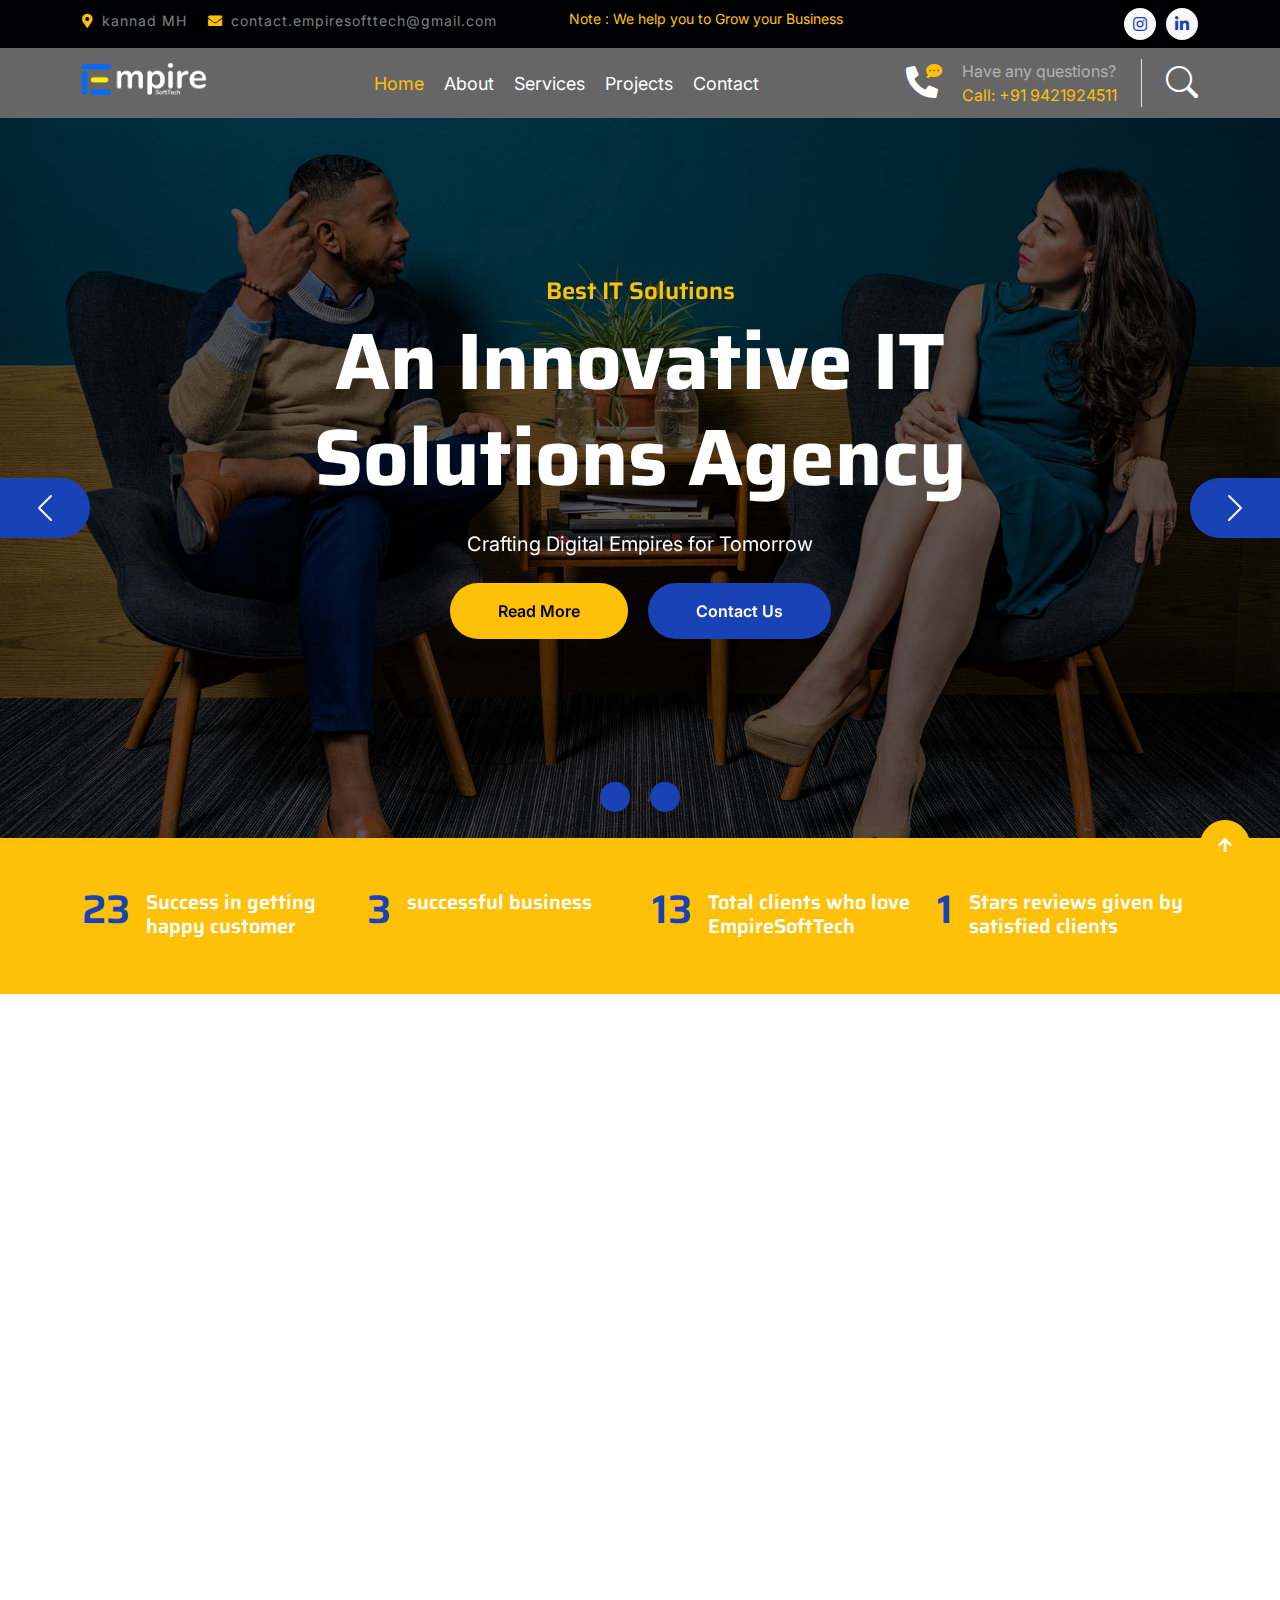
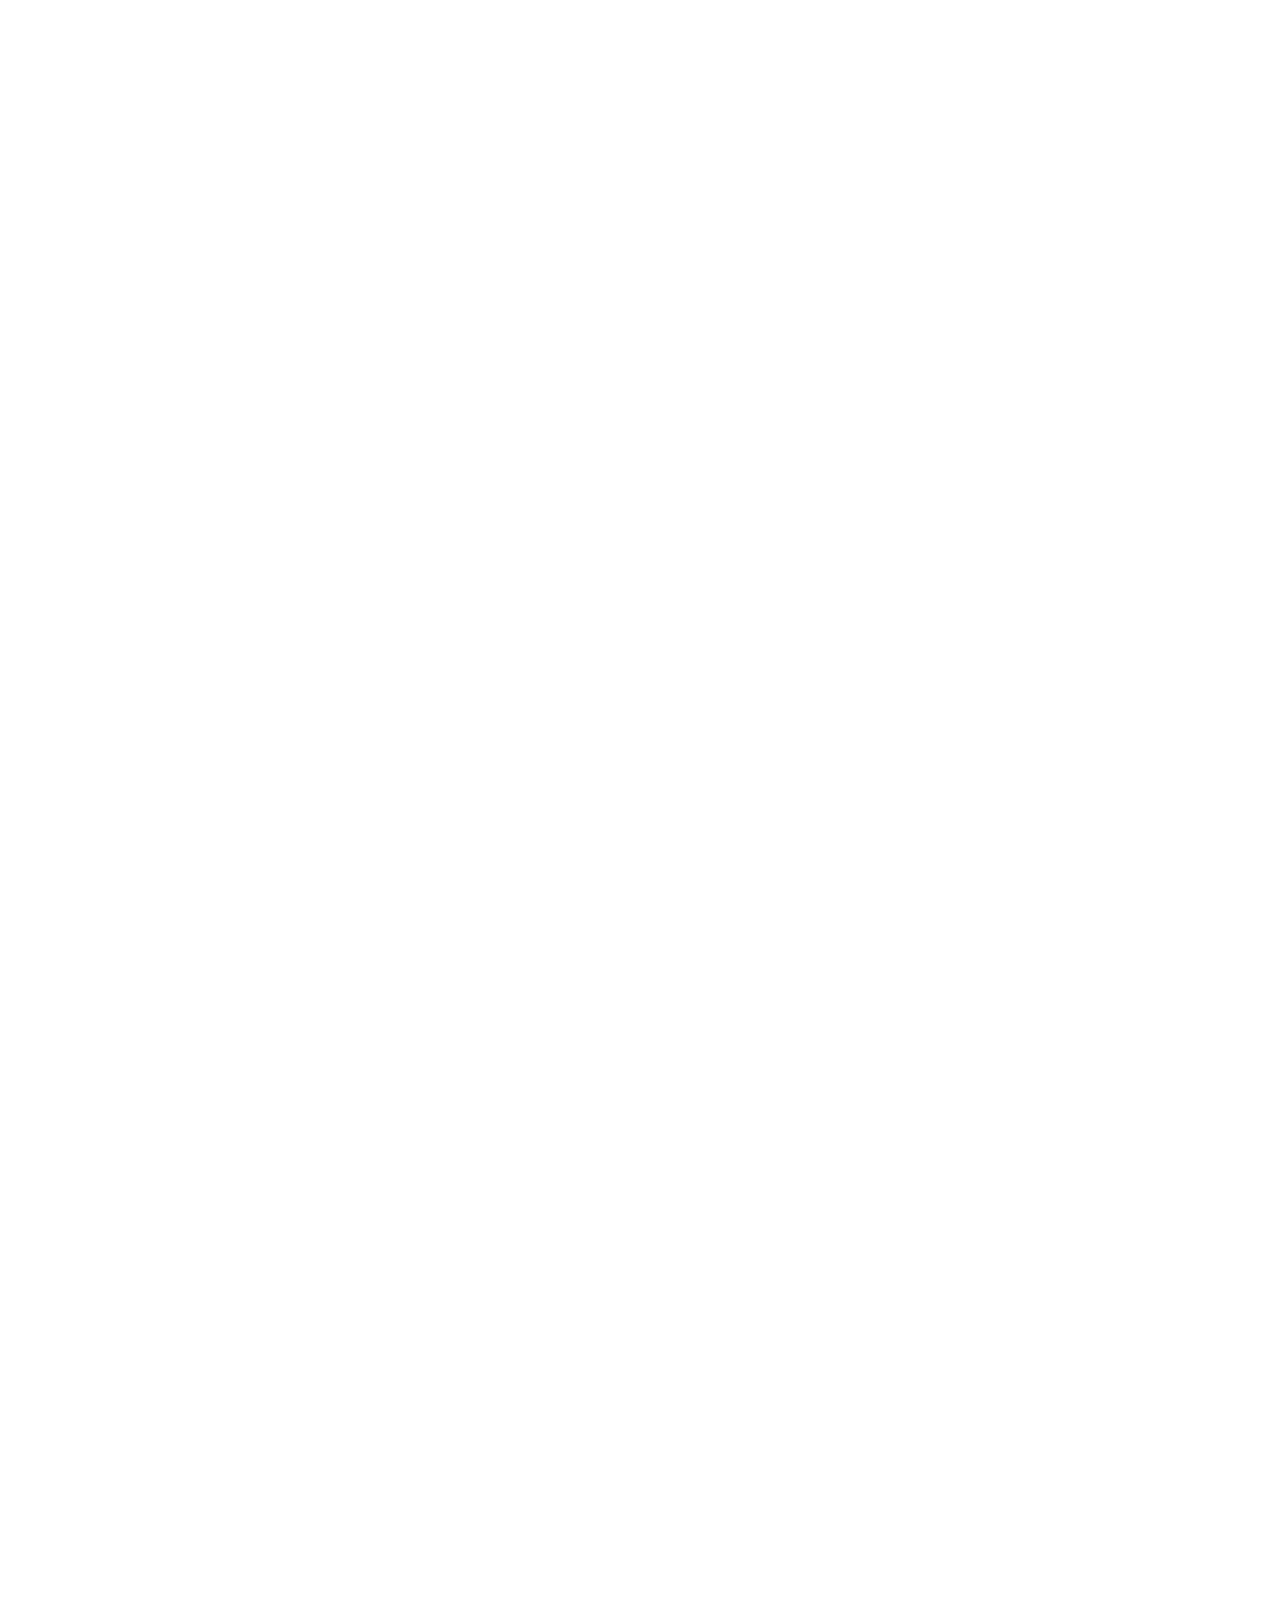
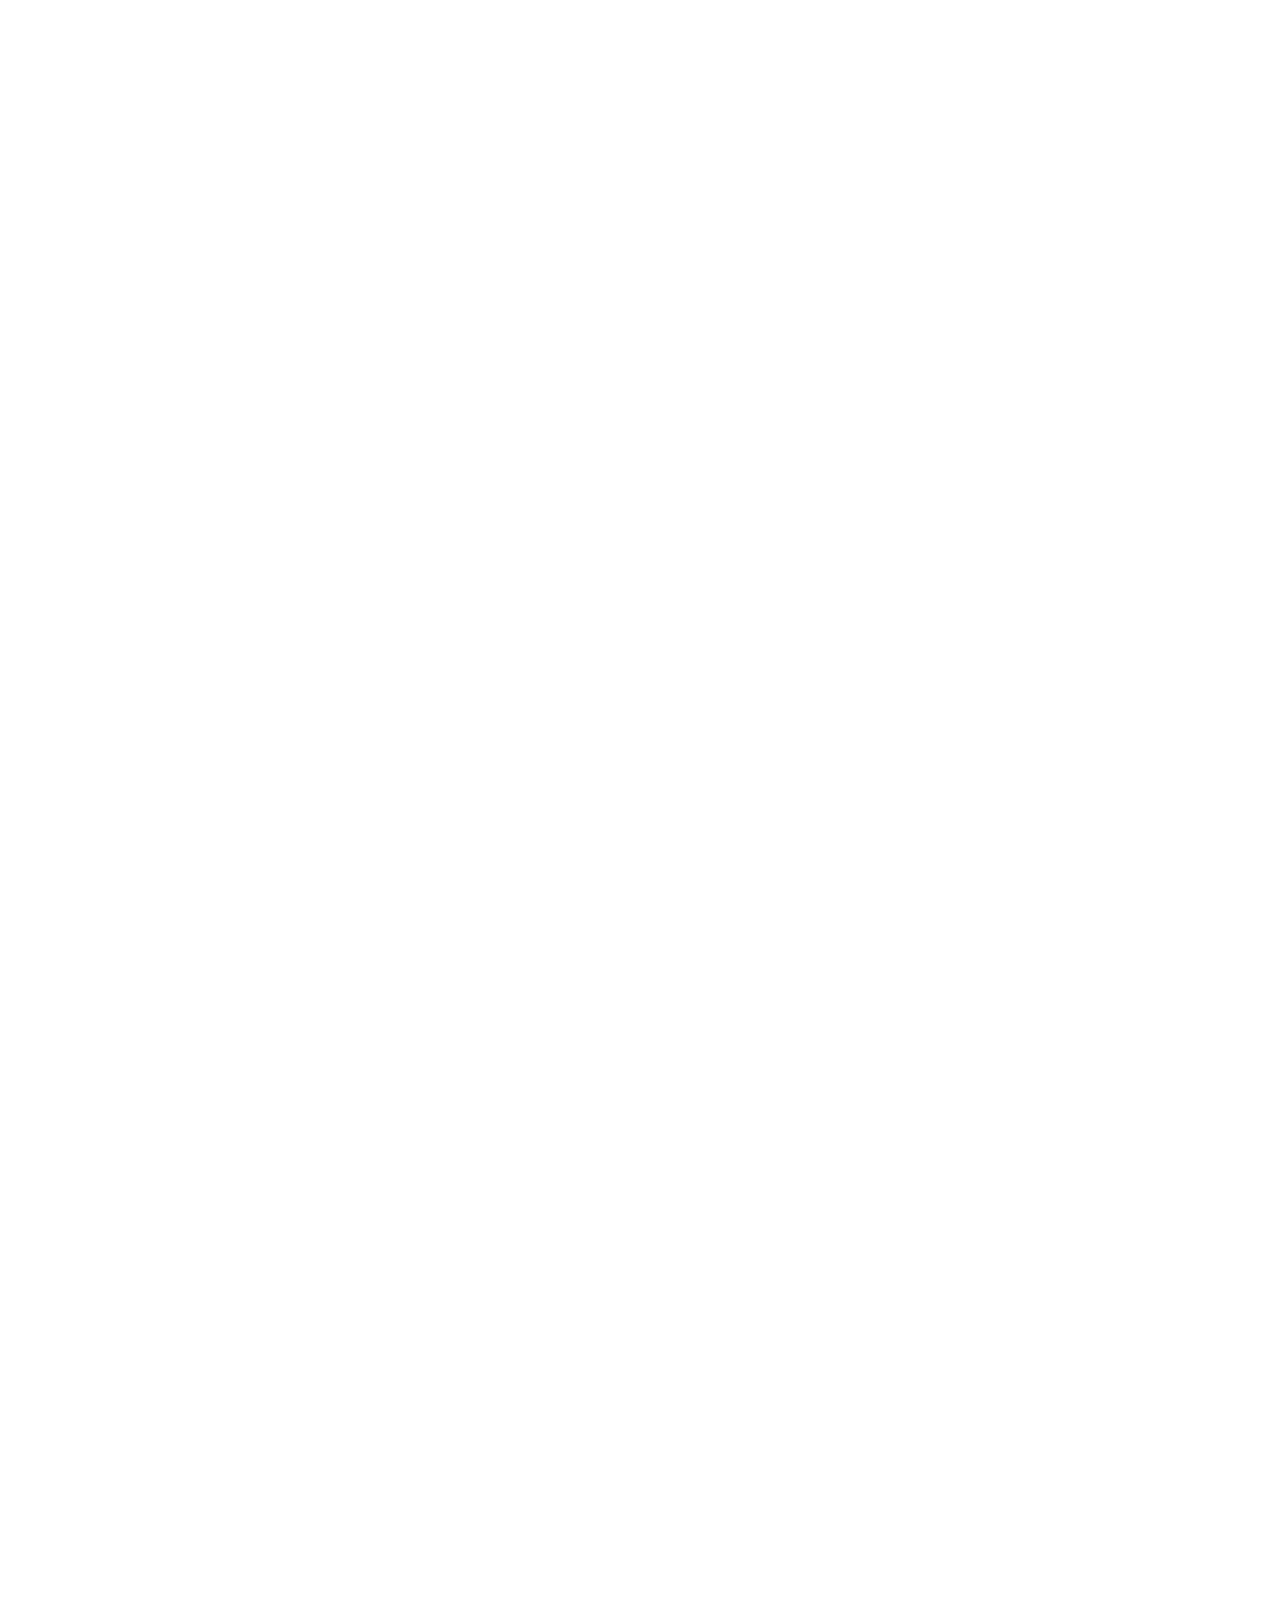
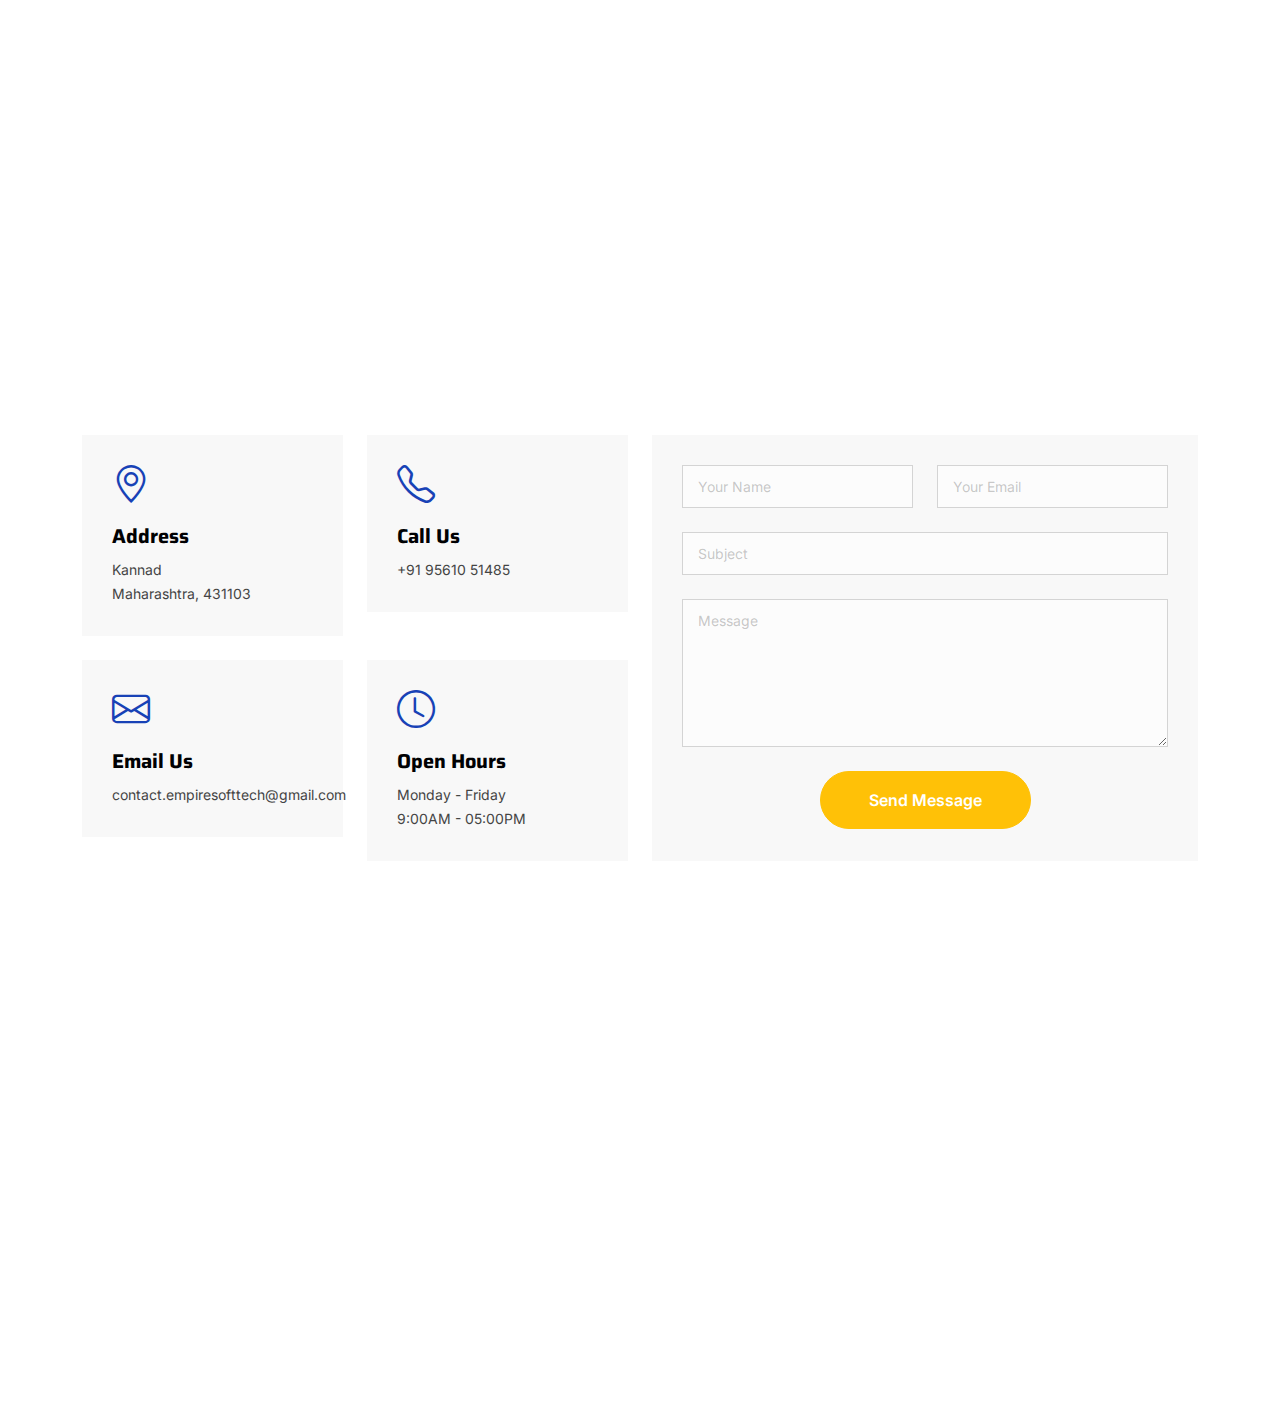
==== commit 0b7bf88a: "Update index.html" ====
--- a/index.html
+++ b/index.html
@@ -316,7 +316,7 @@
                         <div class="p-4 text-center services-content">
                             <div class="services-content-icon">
                                 <i class="fas fa-user-secret fa-7x mb-4 text-primary"></i>
-                                <h4 class="mb-3">Web Cecurity</h4>
+                                <h4 class="mb-3">Web Security</h4>
                                 <p class="mb-4">
                                     We provide robust web security solutions to protect your applications and data,
                                     ensuring confidentiality, integrity, and resilience against cyber threats.</p>
@@ -1041,4 +1041,4 @@
     <script src="js/main.js"></script>
 </body>
 
-</html>+</html>
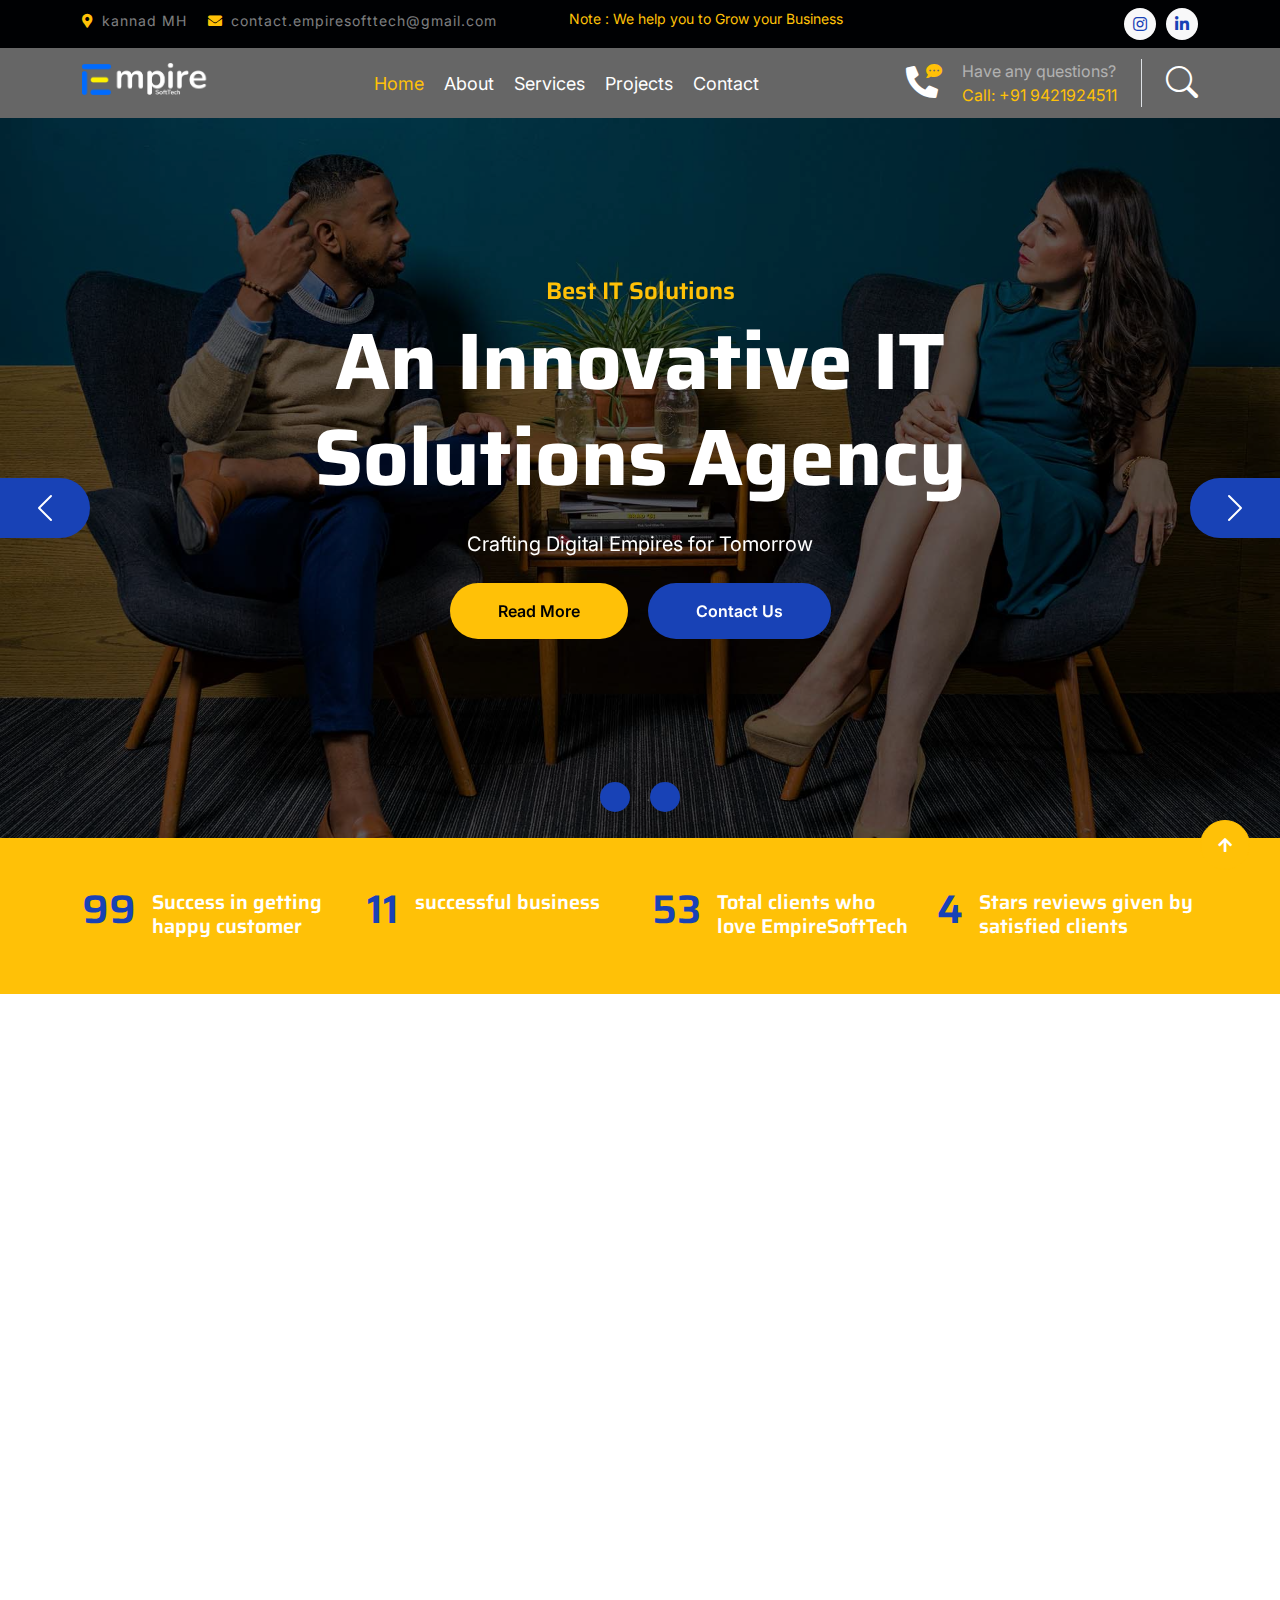
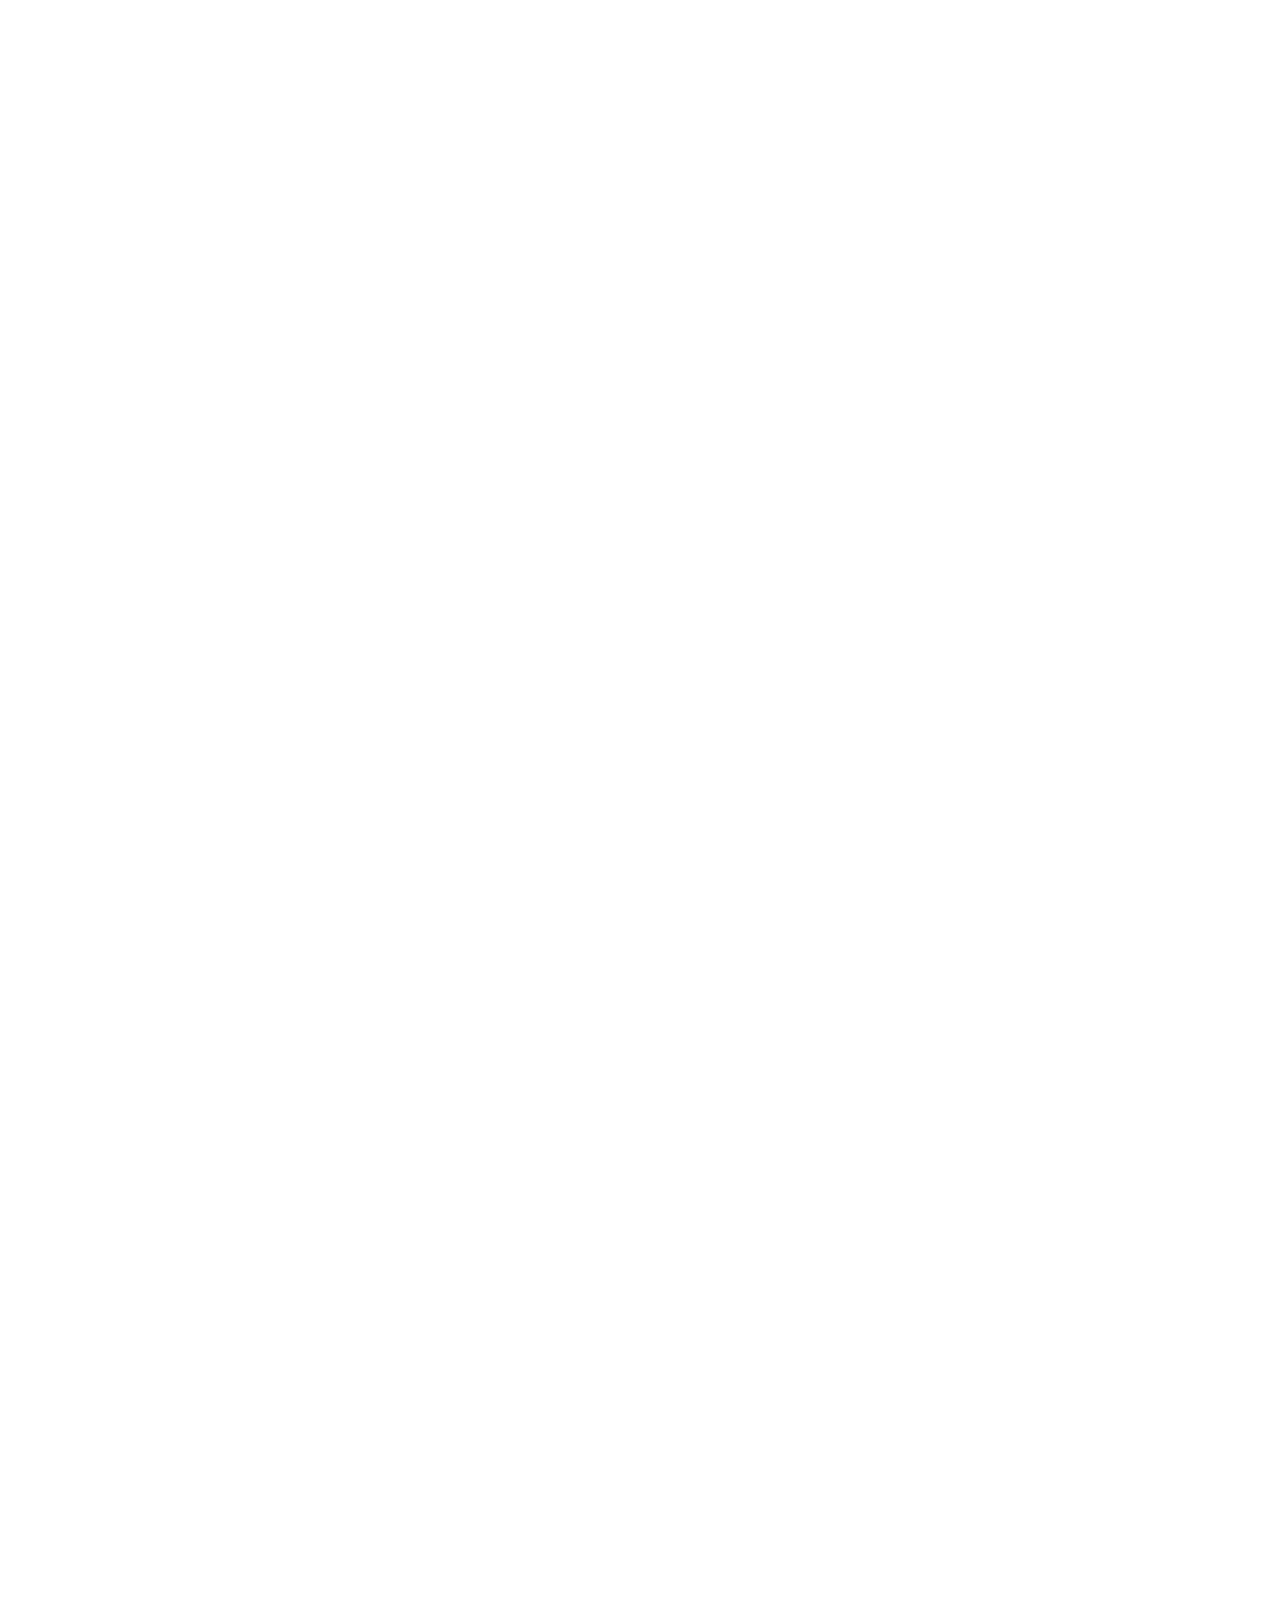
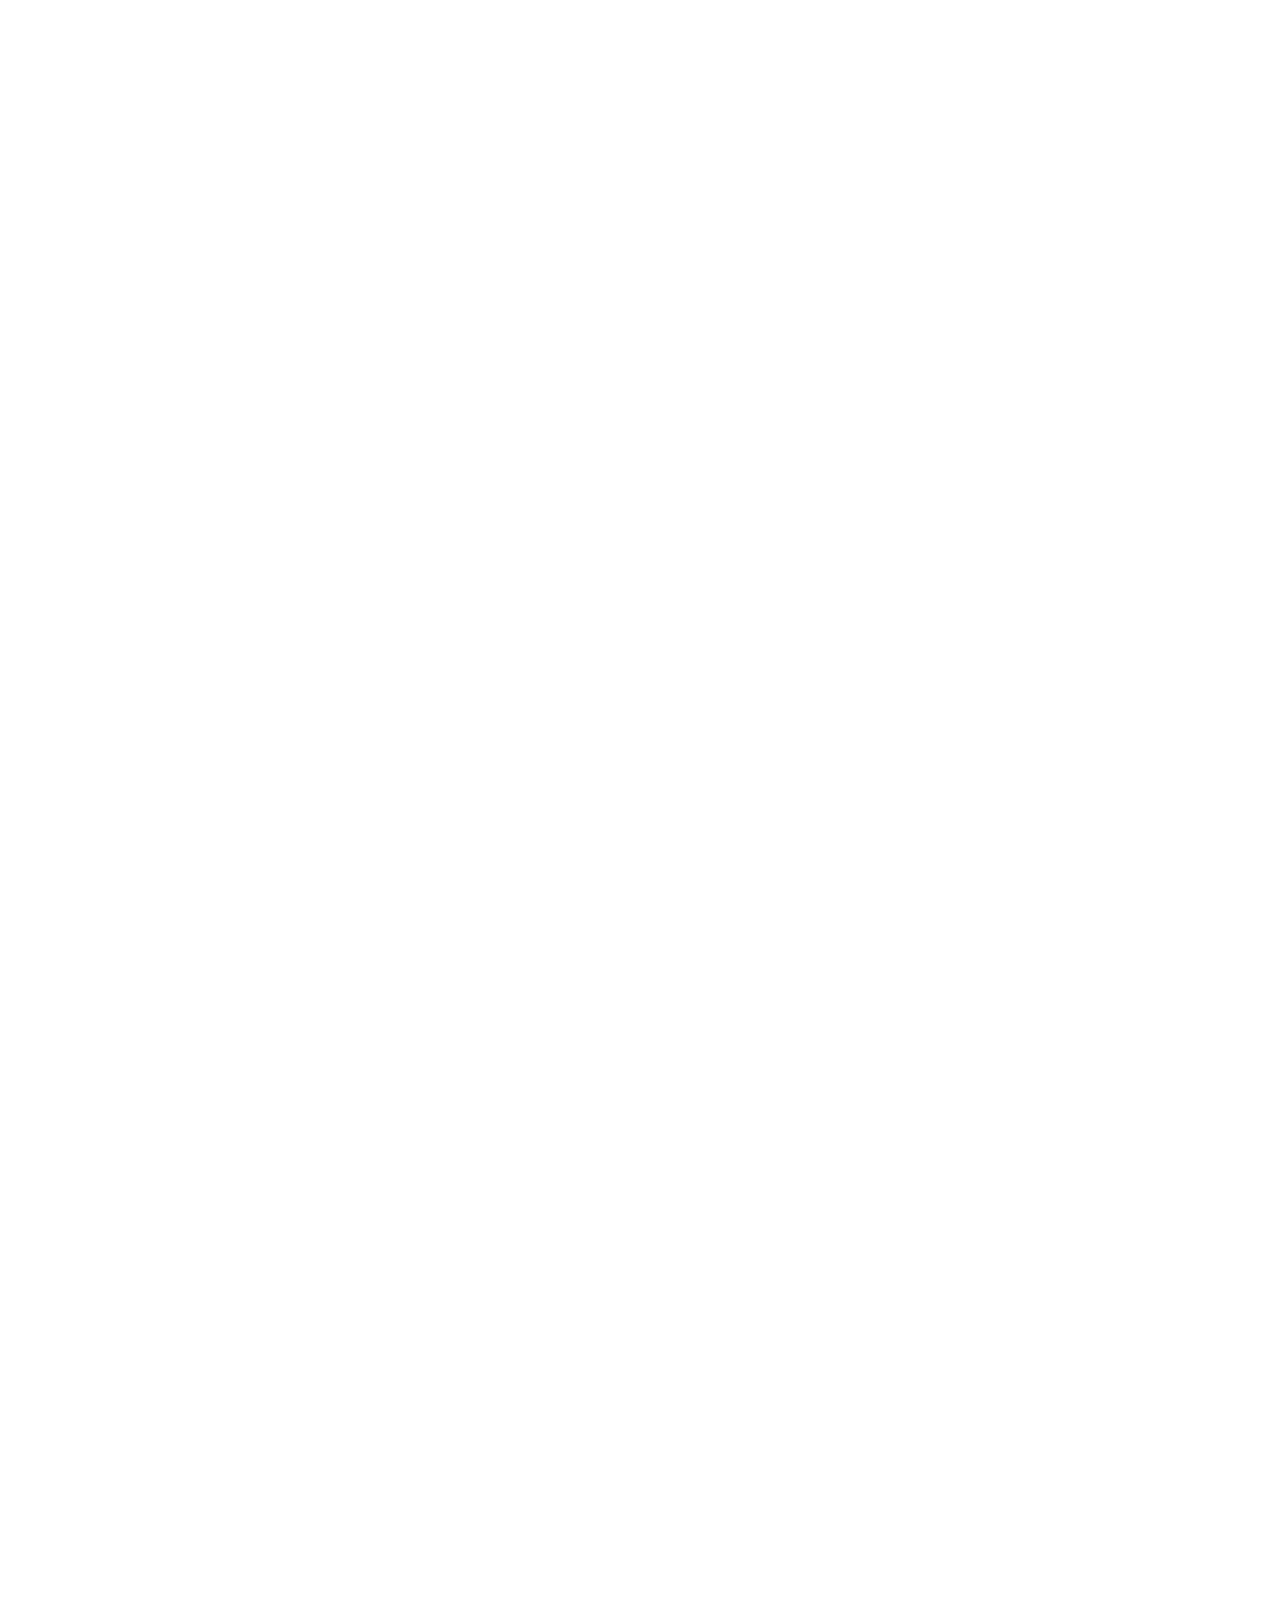
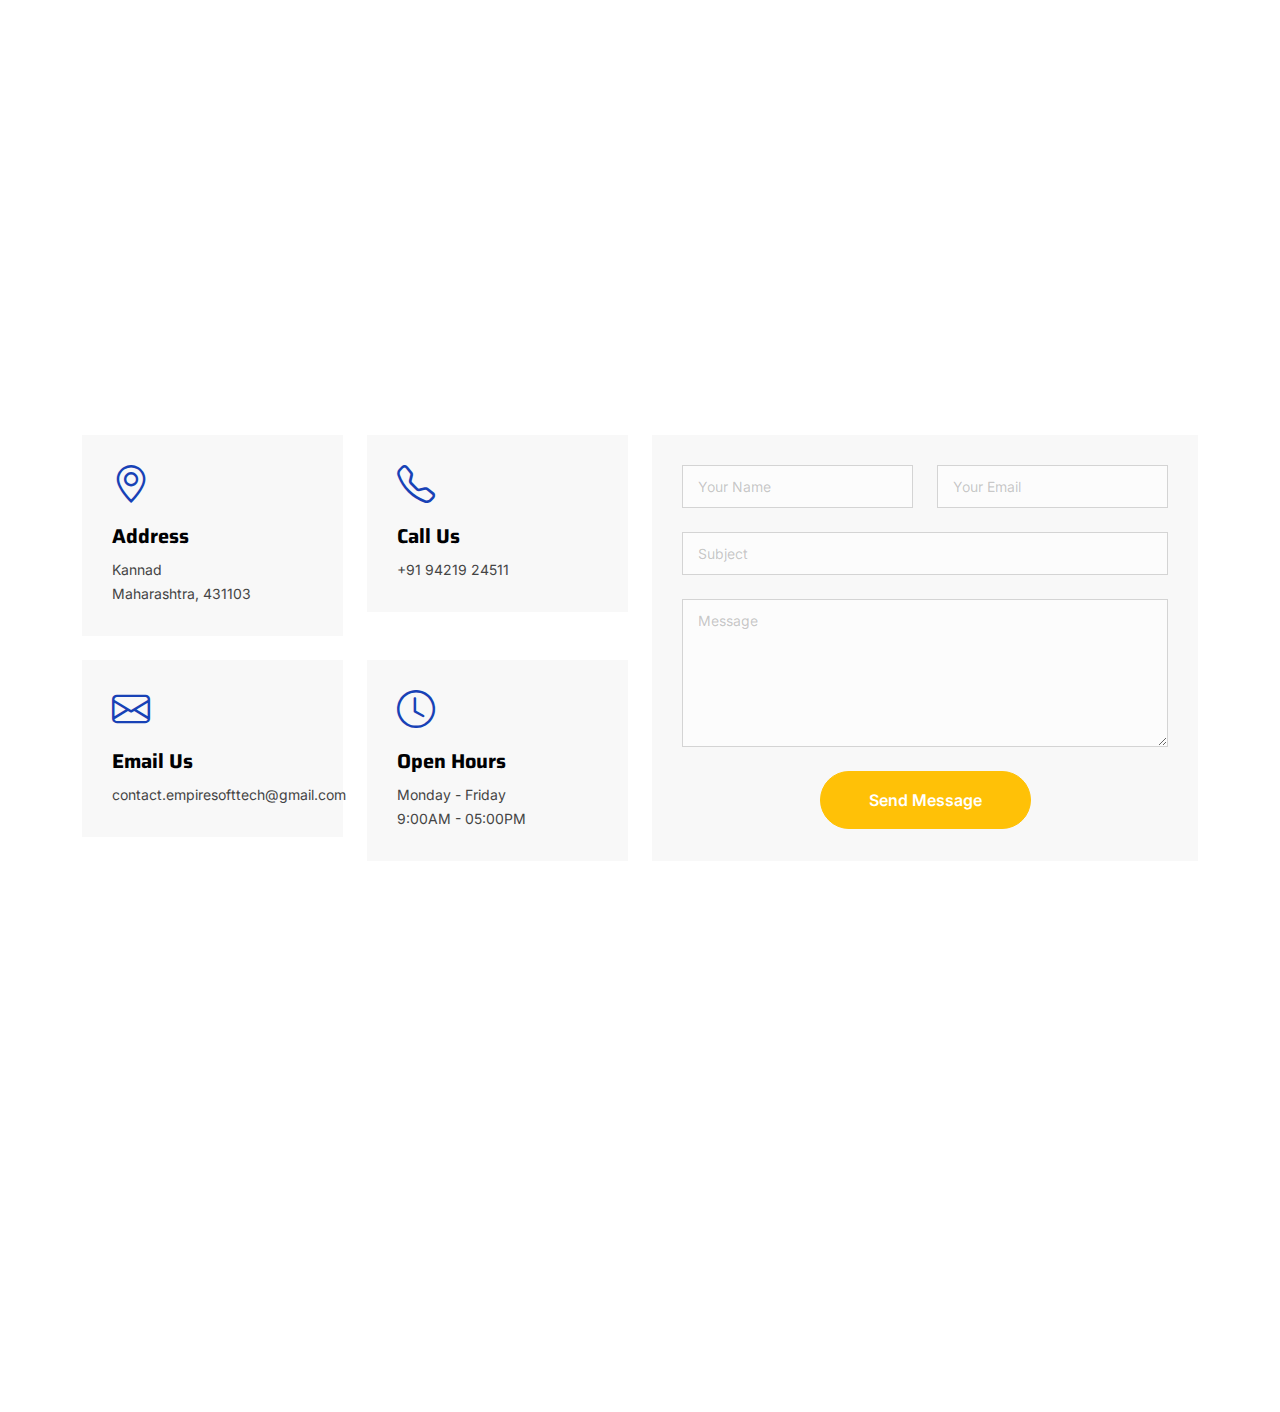
==== commit ddde158f: "contact form updated" ====
--- a/index.html
+++ b/index.html
@@ -5,8 +5,35 @@
     <meta charset="utf-8">
     <title>Empire SoftTech</title>
     <meta content="width=device-width, initial-scale=1.0" name="viewport">
-    <meta content="" name="keywords">
-    <meta content="" name="description">
+    <meta
+        content="empire, softtech, softech, empiresofttech, empire softech, web development, mobile app development, IT solutions, software development, digital marketing, tech solutions, remote services, Kannad, Maharashtra"
+        name="keywords">
+    <meta name="description"
+        content="Empire Softtech - Innovating IT solutions with expertise in web development, mobile apps, software, and digital marketing. Your trusted partner for cutting-edge technology.">
+
+
+    <meta name="author" content="Empire Softtech">
+    <meta name="robots" content="index, follow">
+    <!-- https://empiresofttech.tech/img/logo.png -->
+    <!-- logo-black-crop.png -->
+
+    <!-- Open Graph / Facebook -->
+    <meta property="og:type" content="website">
+    <meta property="og:title" content="Empire Softtech - Innovating the Future">
+    <meta property="og:description"
+        content="Empire Softtech provides innovative IT solutions, including web development, software, and digital marketing services.">
+    <meta property="og:url" content="https://empiresofttech.tech/">
+    <meta property="og:image" content="https://empiresofttech.tech/img/logo-black-crop.png">
+
+    <!-- Twitter -->
+    <meta name="twitter:card" content="summary_large_image">
+    <meta name="twitter:title" content="Empire Softtech - Innovating the Future">
+    <meta name="twitter:description"
+        content="Innovative IT solutions in web and software development by Empire Softtech.">
+    <meta name="twitter:image" content="https://empiresofttech.tech/img/logo-black-crop.png">
+
+    <!-- Canonical URL -->
+    <link rel="canonical" href="https://empiresofttech.tech/">
 
     <!-- Favicons -->
     <link href="./img/logoEblack.svg" rel="icon">
@@ -316,7 +343,7 @@
                         <div class="p-4 text-center services-content">
                             <div class="services-content-icon">
                                 <i class="fas fa-user-secret fa-7x mb-4 text-primary"></i>
-                                <h4 class="mb-3">Web Security</h4>
+                                <h4 class="mb-3">Web Cecurity</h4>
                                 <p class="mb-4">
                                     We provide robust web security solutions to protect your applications and data,
                                     ensuring confidentiality, integrity, and resilience against cyber threats.</p>
@@ -609,8 +636,9 @@
                                 <img src="./img/expertTeam.jpg" class="img-fluid w-100 rounded-circle" alt="">
                             </div>
                             <div class="team-name text-center py-3">
-                                <h4 class="">Expert Team                                </h4>
-                                <p class="m-0">Work with a team of skilled professionals dedicated to delivering excellence.</p>
+                                <h4 class="">Expert Team </h4>
+                                <p class="m-0">Work with a team of skilled professionals dedicated to delivering
+                                    excellence.</p>
                             </div>
 
                         </div>
@@ -620,11 +648,13 @@
                     <div class="team-content">
                         <div class="team-img-icon">
                             <div class="team-img rounded-circle">
-                                <img src="./img/CustomerCentricApproach.jpg" class="img-fluid w-100 rounded-circle" alt="">
+                                <img src="./img/CustomerCentricApproach.jpg" class="img-fluid w-100 rounded-circle"
+                                    alt="">
                             </div>
                             <div class="team-name text-center py-3">
                                 <h4 class="">Customer-Centric Approach</h4>
-                                <p class="m-0">Your success is our priority, and we ensure your satisfaction at every step.</p>
+                                <p class="m-0">Your success is our priority, and we ensure your satisfaction at every
+                                    step.</p>
                             </div>
 
                         </div>
@@ -634,11 +664,13 @@
                     <div class="team-content">
                         <div class="team-img-icon">
                             <div class="team-img rounded-circle">
-                                <img src="./img/ComprehensiveServices.jpg" class="img-fluid w-100 rounded-circle" alt="">
+                                <img src="./img/ComprehensiveServices.jpg" class="img-fluid w-100 rounded-circle"
+                                    alt="">
                             </div>
                             <div class="team-name text-center py-3">
                                 <h4 class="">Comprehensive Services</h4>
-                                <p class="m-0">From web development to digital marketing, we provide end-to-end solutions.</p>
+                                <p class="m-0">From web development to digital marketing, we provide end-to-end
+                                    solutions.</p>
                             </div>
 
                         </div>
@@ -868,7 +900,7 @@
                             <div class="info-item" data-aos="fade" data-aos-delay="300">
                                 <i class="bi bi-telephone text-primary"></i>
                                 <h3>Call Us</h3>
-                                <p>+91 95610 51485</p>
+                                <p>+91 94219 24511</p>
                                 <!-- <p>+1 6678 254445 41</p> -->
                             </div>
                         </div><!-- End Info Item -->
@@ -895,34 +927,38 @@
 
                 </div>
 
+                <div id="processLoader" style="display: none;">
+                    <div class="processSpinner"></div>
+                </div>
+
                 <div class="col-lg-6">
-                    <form action="forms/contact.php" method="post" class="php-email-form" data-aos="fade-up"
-                        data-aos-delay="200">
+                    <form class="php-email-form" data-aos="fade-up"
+                        data-aos-delay="200"  onsubmit="event.preventDefault(); contactForm();" >
                         <div class="row gy-4">
 
                             <div class="col-md-6">
-                                <input type="text" name="name" class="form-control" placeholder="Your Name" required="">
+                                <input type="text" name="nameIndex" id="nameIndex" class="form-control" placeholder="Your Name" required="">
                             </div>
 
                             <div class="col-md-6 ">
-                                <input type="email" class="form-control" name="email" placeholder="Your Email"
+                                <input type="email" class="form-control" id="emailIndex" name="emailIndex" placeholder="Your Email"
                                     required="">
                             </div>
 
                             <div class="col-12">
-                                <input type="text" class="form-control" name="subject" placeholder="Subject"
+                                <input type="text" class="form-control" id="subjectIndex" name="subjectIndex" placeholder="Subject"
                                     required="">
                             </div>
 
                             <div class="col-12">
-                                <textarea class="form-control" name="message" rows="6" placeholder="Message"
+                                <textarea class="form-control" id="messageIndex" name="messageIndex" rows="6" placeholder="Message"
                                     required=""></textarea>
                             </div>
 
                             <div class="col-12 text-center">
                                 <!-- <div class="loading">Loading</div>
-                    <div class="error-message"></div>
-                    <div class="sent-message">Your message has been sent. Thank you!</div> -->
+                        <div class="error-message"></div>
+                        <div class="sent-message">Your message has been sent. Thank you!</div> -->
 
                                 <button type="submit" class="btn btn-warning rounded-pill px-5 py-3 text-white">Send
                                     Message</button>
@@ -969,13 +1005,17 @@
                 <div class="col-lg-3 col-md-6">
                     <a href="#" class="h3 text-warning">Short Link</a>
                     <div class="mt-4 d-flex flex-column short-link">
-                        <a href="about.html" class="mb-2 text-white"><i class="fas fa-angle-right text-warning me-2"></i>About
+                        <a href="about.html" class="mb-2 text-white"><i
+                                class="fas fa-angle-right text-warning me-2"></i>About
                             us</a>
-                        <a href="contact.html" class="mb-2 text-white"><i class="fas fa-angle-right text-warning me-2"></i>Contact
+                        <a href="contact.html" class="mb-2 text-white"><i
+                                class="fas fa-angle-right text-warning me-2"></i>Contact
                             us</a>
-                        <a href="service.html" class="mb-2 text-white"><i class="fas fa-angle-right text-warning me-2"></i>Our
+                        <a href="service.html" class="mb-2 text-white"><i
+                                class="fas fa-angle-right text-warning me-2"></i>Our
                             Services</a>
-                        <a href="project.html" class="mb-2 text-white"><i class="fas fa-angle-right text-warning me-2"></i>Our
+                        <a href="project.html" class="mb-2 text-white"><i
+                                class="fas fa-angle-right text-warning me-2"></i>Our
                             Projects</a>
                         <!-- <a href="" class="mb-2 text-white"><i class="fas fa-angle-right text-warning me-2"></i>Latest
                             Blog</a> -->
@@ -984,13 +1024,17 @@
                 <div class="col-lg-3 col-md-6">
                     <a href="#" class="h3 text-warning">Help Link</a>
                     <div class="mt-4 d-flex flex-column help-link">
-                        <a href="404.html" class="mb-2 text-white"><i class="fas fa-angle-right text-warning me-2"></i>Terms Of
+                        <a href="404.html" class="mb-2 text-white"><i
+                                class="fas fa-angle-right text-warning me-2"></i>Terms Of
                             use</a>
-                        <a href="404.html" class="mb-2 text-white"><i class="fas fa-angle-right text-warning me-2"></i>Privacy
+                        <a href="404.html" class="mb-2 text-white"><i
+                                class="fas fa-angle-right text-warning me-2"></i>Privacy
                             Policy</a>
-                        <a href="404.html" class="mb-2 text-white"><i class="fas fa-angle-right text-warning me-2"></i>Helps</a>
-                        <a href="404.html" class="mb-2 text-white"><i class="fas fa-angle-right text-warning me-2"></i>FQAs</a>
-                        
+                        <a href="404.html" class="mb-2 text-white"><i
+                                class="fas fa-angle-right text-warning me-2"></i>Helps</a>
+                        <a href="404.html" class="mb-2 text-white"><i
+                                class="fas fa-angle-right text-warning me-2"></i>FQAs</a>
+
                     </div>
                 </div>
                 <div class="col-lg-3 col-md-6">
@@ -1000,7 +1044,8 @@
                                 class="fas fa-map-marker-alt text-warning me-2"></i> Kannad, MH</a>
                         <a href="#" class="py-3 text-light border-bottom border-primary"><i
                                 class="fas fa-phone-alt text-warning me-2"></i> +91 94219 24511</a>
-                        <a href="mailto:contact.empiresofttech@gmail.com" class="py-3 text-light border-bottom border-primary"><i
+                        <a href="mailto:contact.empiresofttech@gmail.com"
+                            class="py-3 text-light border-bottom border-primary"><i
                                 class="fas fa-envelope text-warning me-2"></i> contact.empiresofttech<br>@gmail.com
                         </a>
                     </div>
@@ -1041,4 +1086,4 @@
     <script src="js/main.js"></script>
 </body>
 
-</html>
+</html>--- a/css/style.css
+++ b/css/style.css
@@ -9,6 +9,8 @@
     --contrast-color: #ffffff; /* Contrast color for text, ensuring readability against backgrounds of accent, heading, or default colors. */
   }
 
+
+  
 
 #spinner {
     opacity: 0;
@@ -850,4 +852,43 @@
   
   /* .contact .php-email-form button[type=submit]:hover {
     background: color-mix(in srgb, var(--accent-color), transparent 20%);
-  } */+  } */
+
+
+  #processLoader {
+    position: fixed;
+    top: 0;
+    left: 0;
+    width: 100%;
+    height: 100%;
+    background: rgba(0, 0, 0, 0.5); /* Transparent background */
+    display: flex;
+    justify-content: center;
+    align-items: center;
+    z-index: 9999;
+}
+
+/* Spinner styles */
+.processSpinner {
+    border: 16px solid rgba(0, 0, 0, 0.1);
+    border-left-color: #f3ed3e;
+    border-radius: 50%;
+    width: 200px;  /* Adjusting the width */
+    height: 200px; /* Adjusting the height */
+    animation: spin 1s linear infinite;
+}
+
+/* Spin animation */
+@keyframes spin {
+    0% {
+        transform: rotate(0deg);
+    }
+    100% {
+        transform: rotate(360deg);
+    }
+}
+
+/* Disable interactions during loading */
+body.loading {
+    pointer-events: none;
+}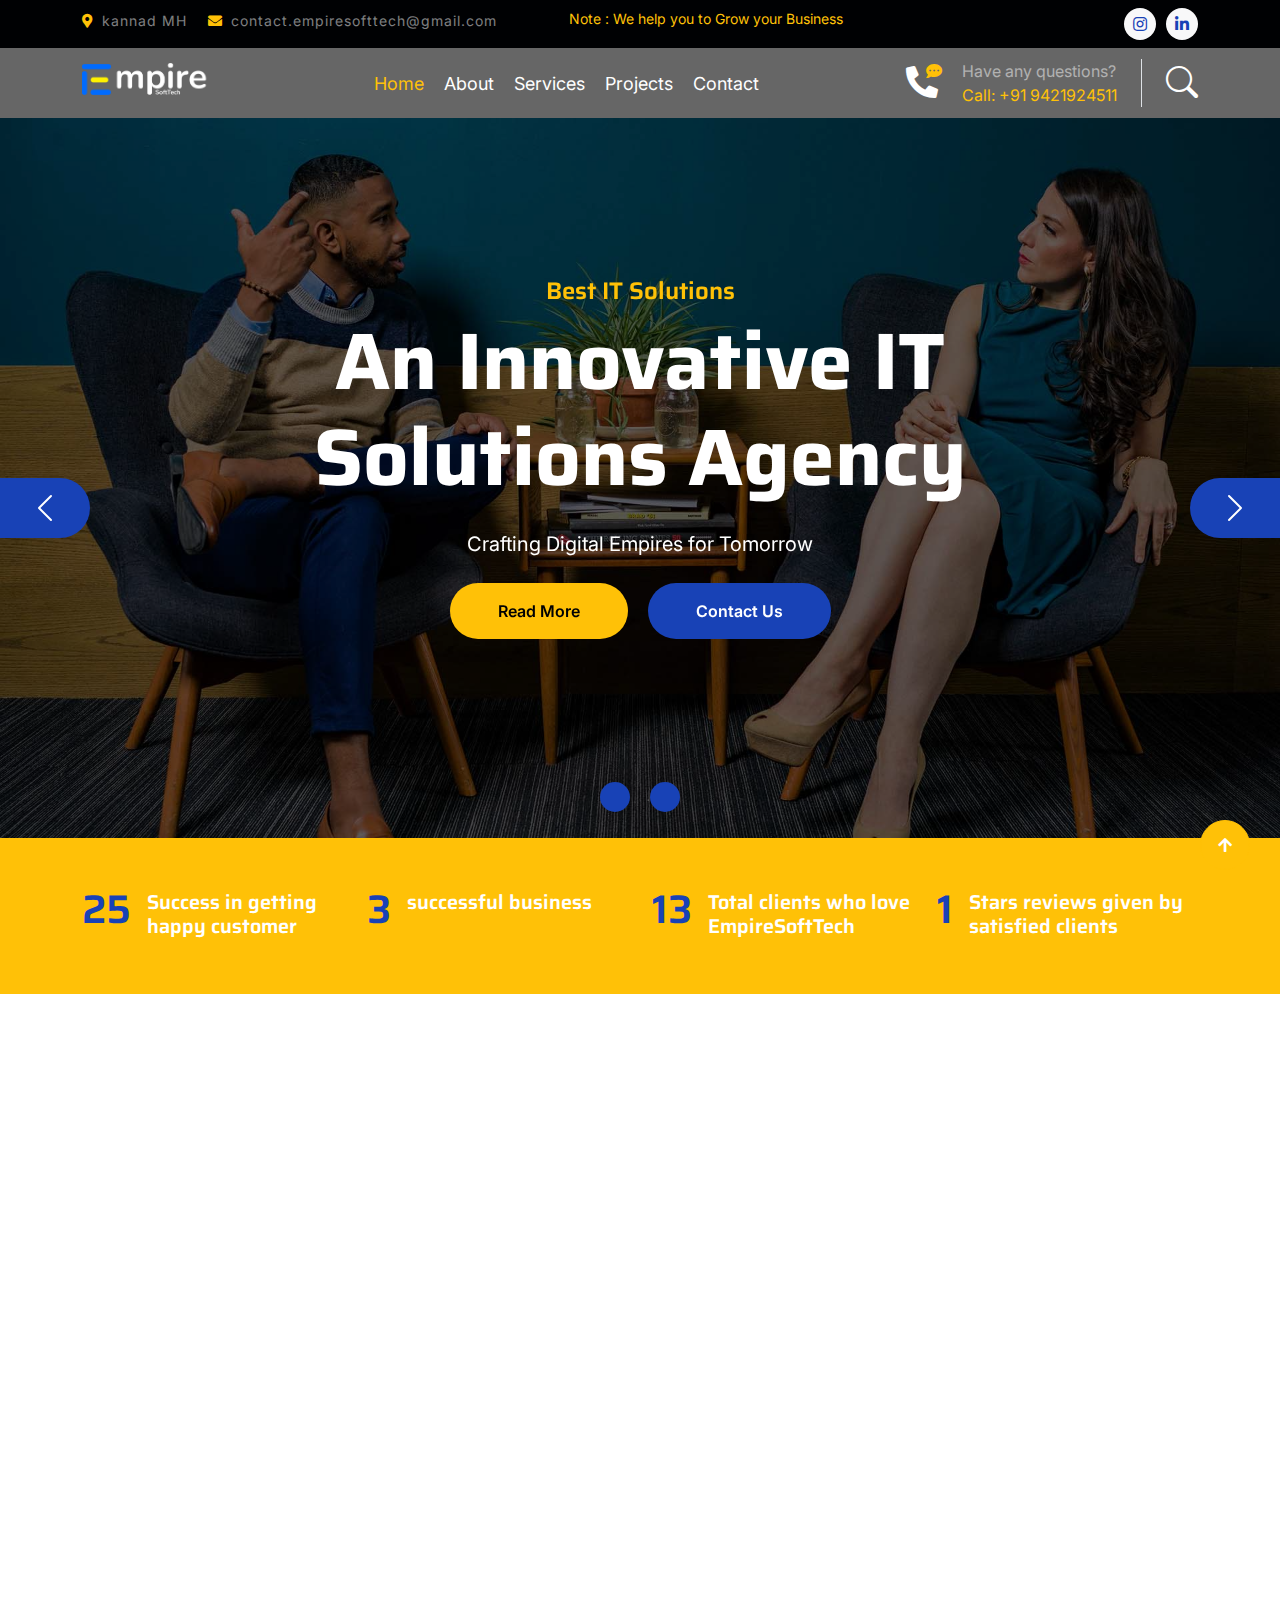
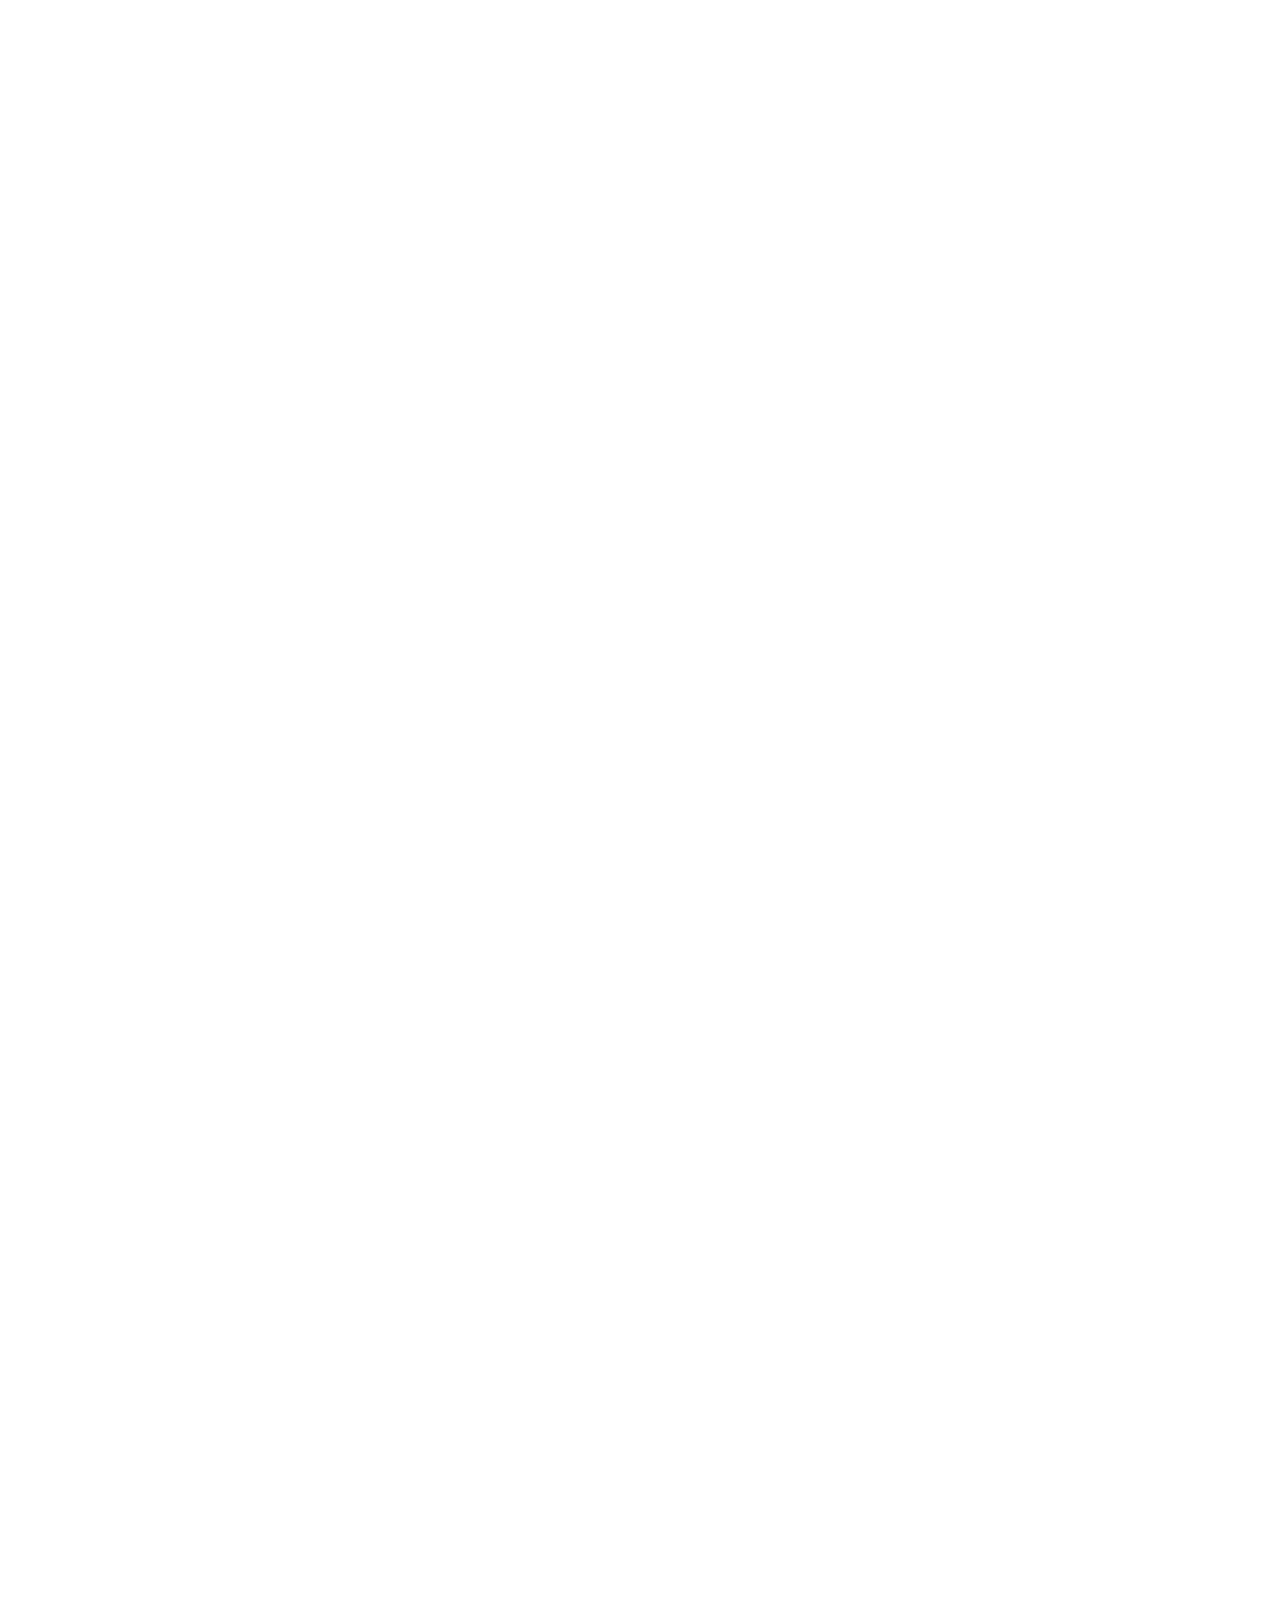
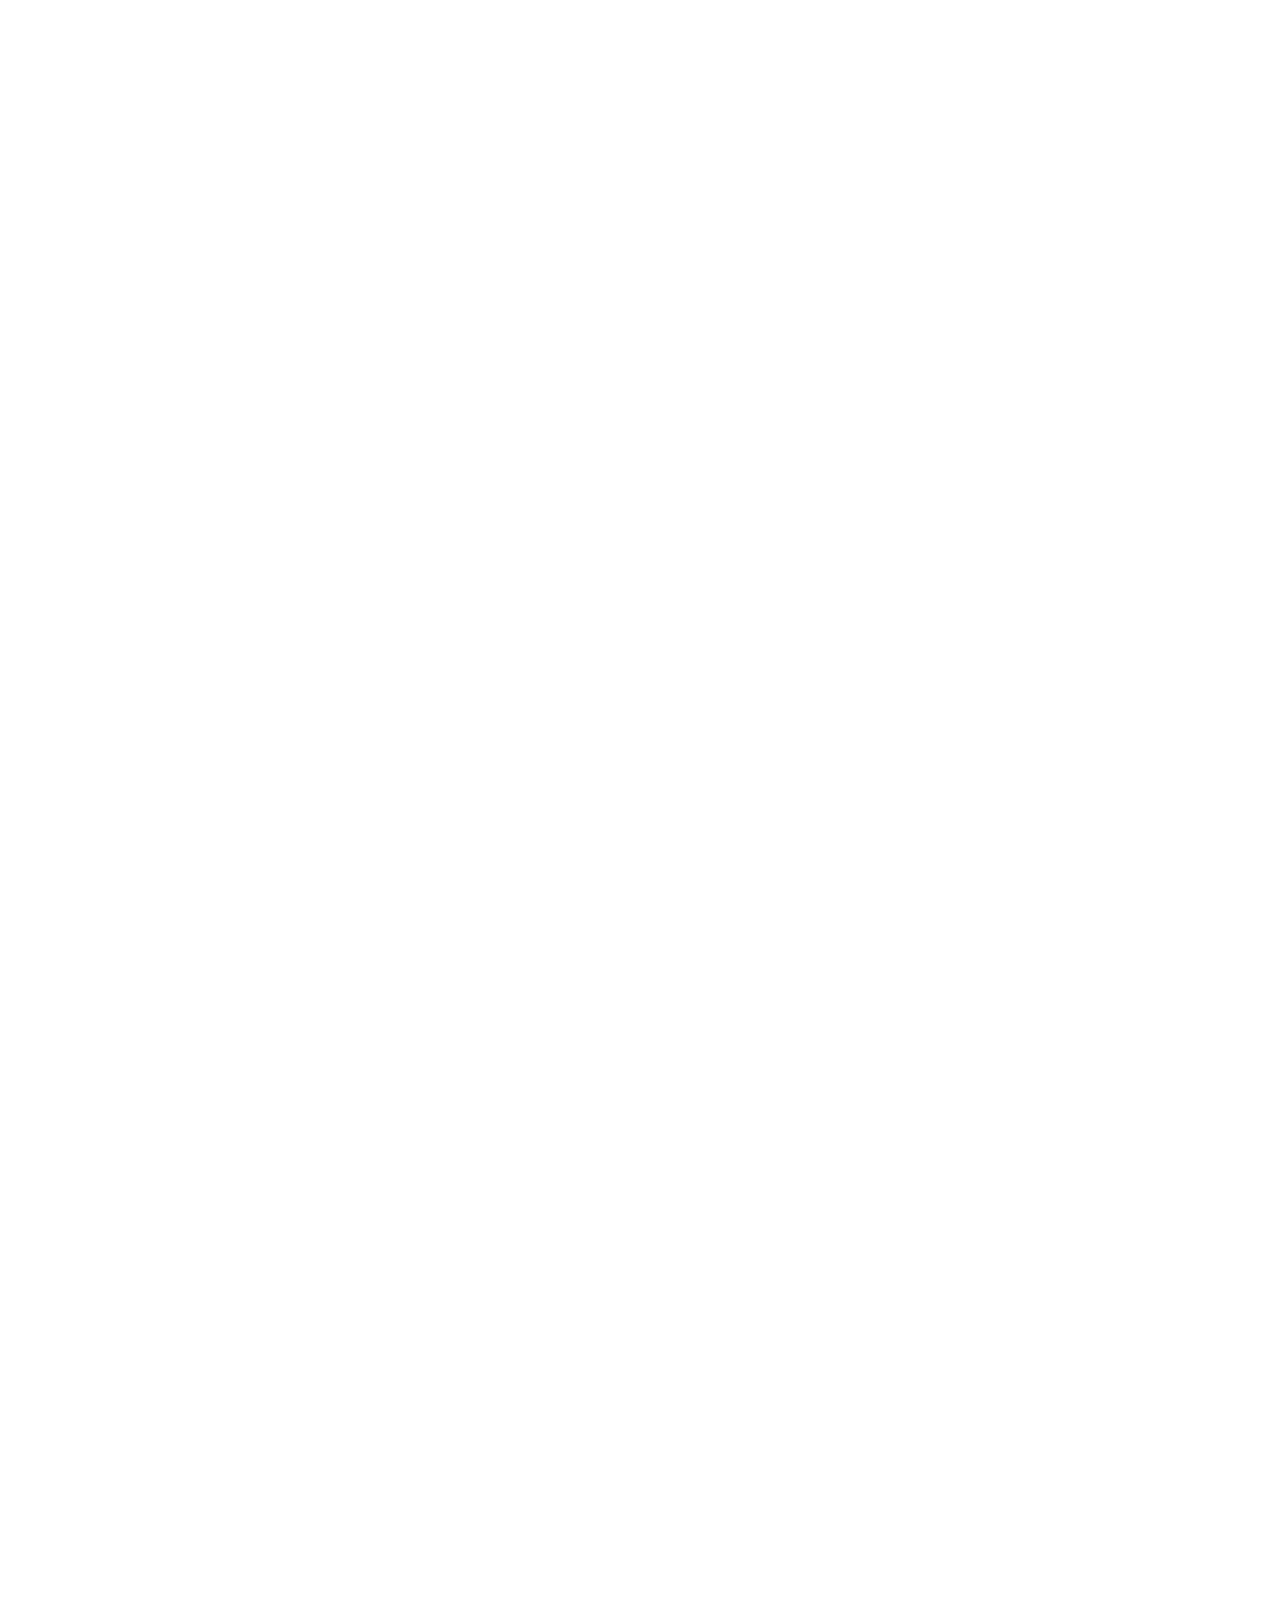
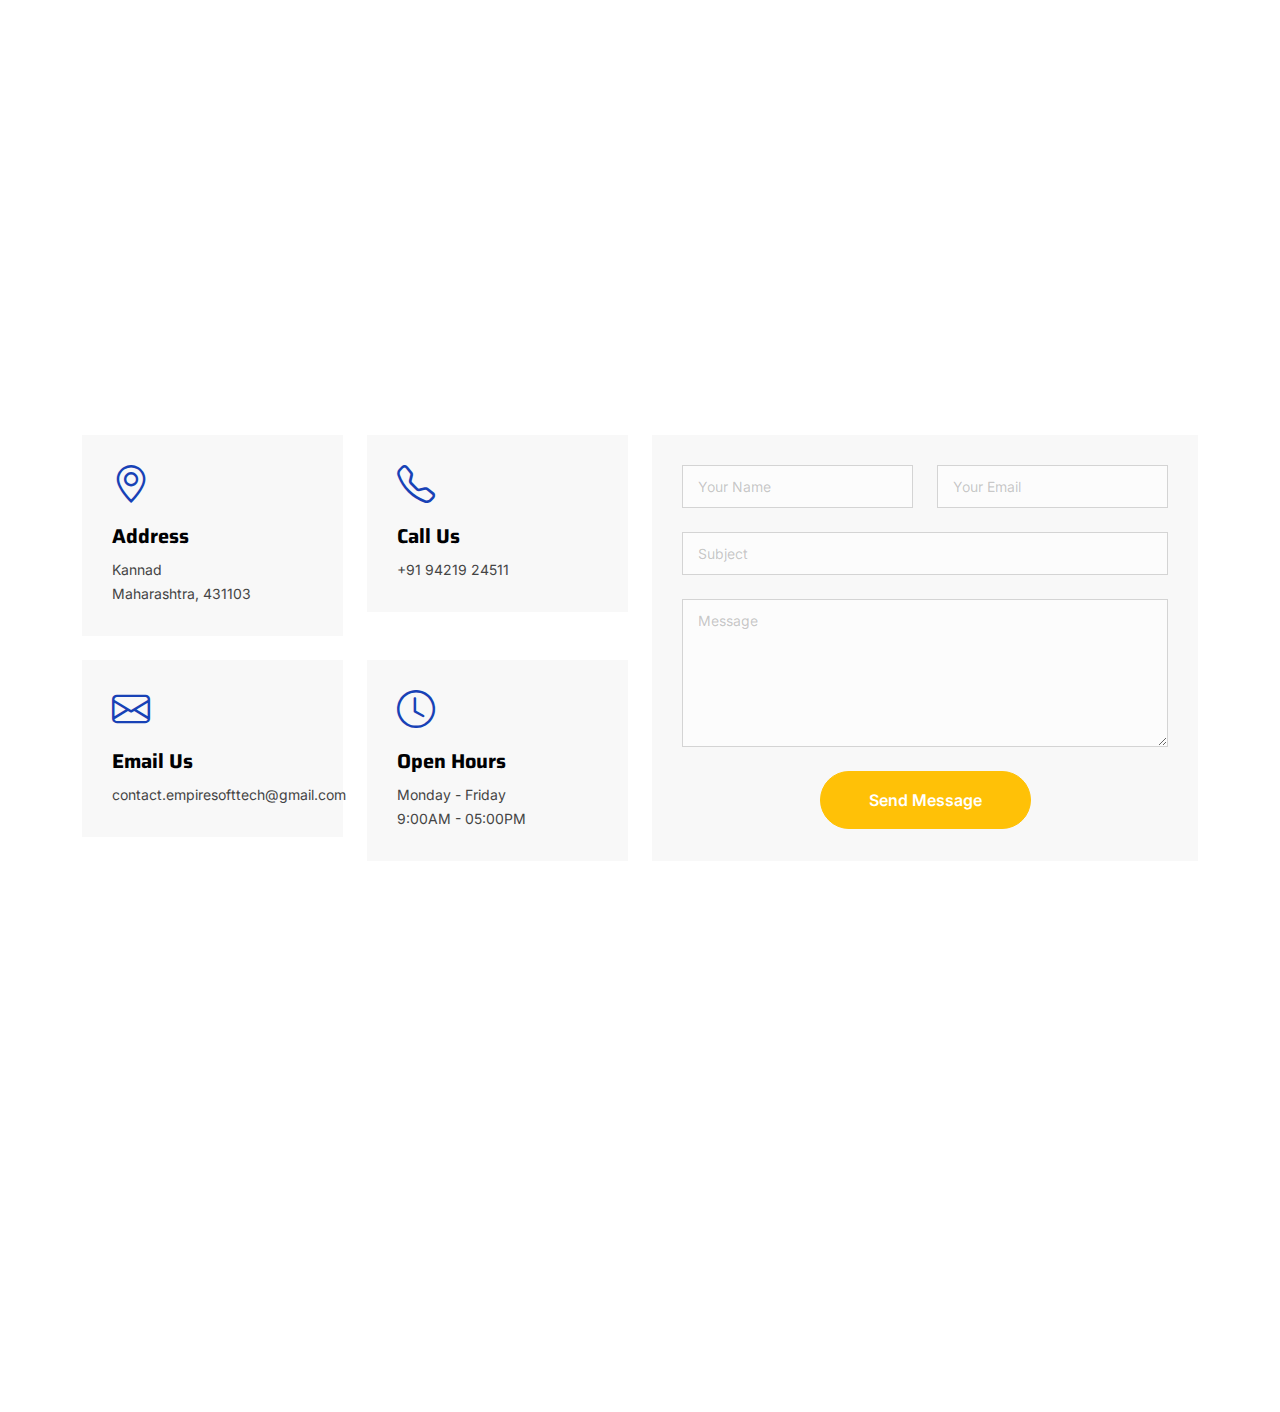
==== commit 910d90b7: "contact updated" ====
--- a/index.html
+++ b/index.html
@@ -168,10 +168,10 @@
                             </h1>
                             <p class="mb-4 text-white fs-5 animated fadeInDown">Crafting Digital Empires for Tomorrow
                             </p>
-                            <a href="" class="me-2"><button type="button"
+                            <a href="./about.html" class="me-2"><button type="button"
                                     class="px-4 py-sm-3 px-sm-5 btn btn-primary rounded-pill carousel-content-btn1 animated fadeInLeft">Read
                                     More</button></a>
-                            <a href="" class="ms-2"><button type="button"
+                            <a href="./contact.html" class="ms-2"><button type="button"
                                     class="px-4 py-sm-3 px-sm-5 btn btn-primary rounded-pill carousel-content-btn2 animated fadeInRight">Contact
                                     Us</button></a>
                         </div>
@@ -185,10 +185,10 @@
                             <h1 class="text-white display-1 mb-4 animated fadeInLeft">Quality Digital Services You
                                 Really Need!</h1>
                             <p class="mb-4 text-white fs-5 animated fadeInDown">Your vision, our innovation.</p>
-                            <a href="" class="me-2"><button type="button"
+                            <a href="./about.html" class="me-2"><button type="button"
                                     class="px-4 py-sm-3 px-sm-5 btn btn-primary rounded-pill carousel-content-btn1 animated fadeInLeft">Read
                                     More</button></a>
-                            <a href="" class="ms-2"><button type="button"
+                            <a href="./contact.html" class="ms-2"><button type="button"
                                     class="px-4 py-sm-3 px-sm-5 btn btn-primary rounded-pill carousel-content-btn2 animated fadeInRight">Contact
                                     Us</button></a>
                         </div>
@@ -343,7 +343,7 @@
                         <div class="p-4 text-center services-content">
                             <div class="services-content-icon">
                                 <i class="fas fa-user-secret fa-7x mb-4 text-primary"></i>
-                                <h4 class="mb-3">Web Cecurity</h4>
+                                <h4 class="mb-3">Web Security</h4>
                                 <p class="mb-4">
                                     We provide robust web security solutions to protect your applications and data,
                                     ensuring confidentiality, integrity, and resilience against cyber threats.</p>
@@ -1086,4 +1086,4 @@
     <script src="js/main.js"></script>
 </body>
 
-</html>+</html>
